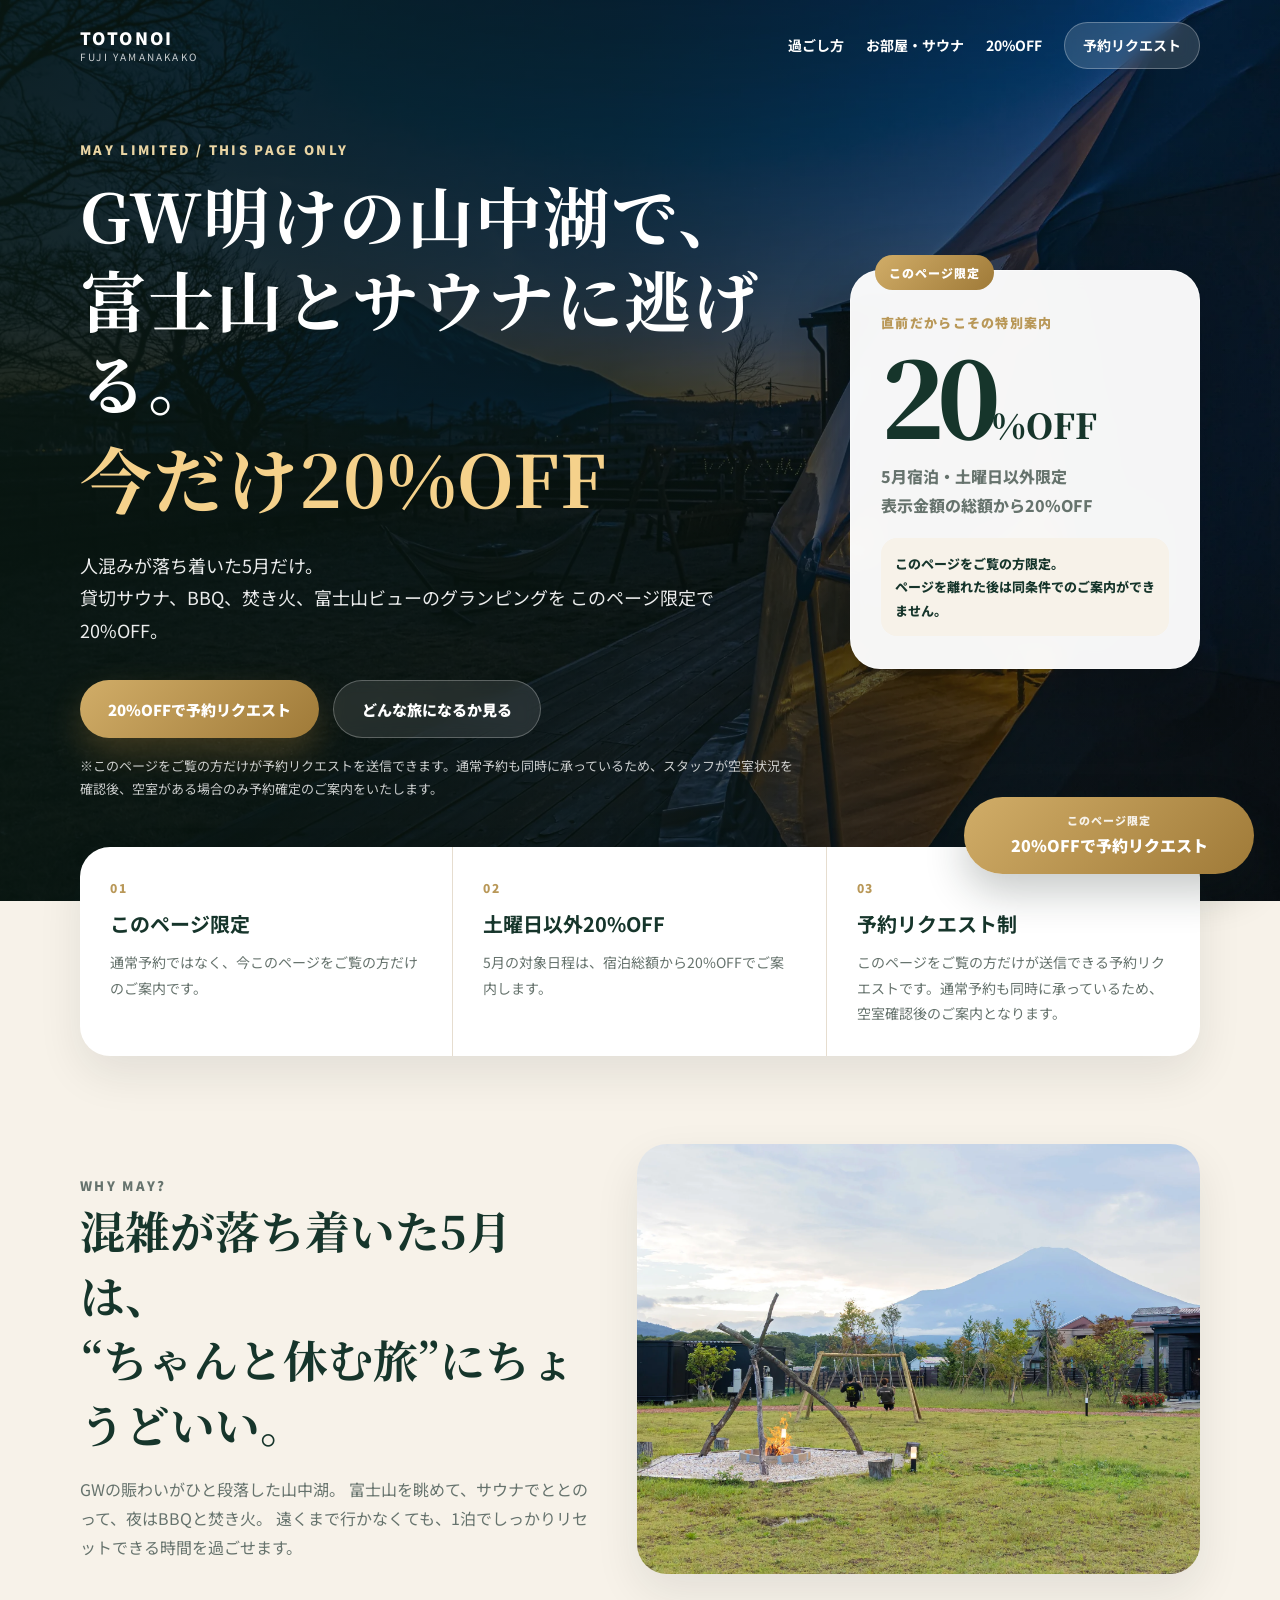
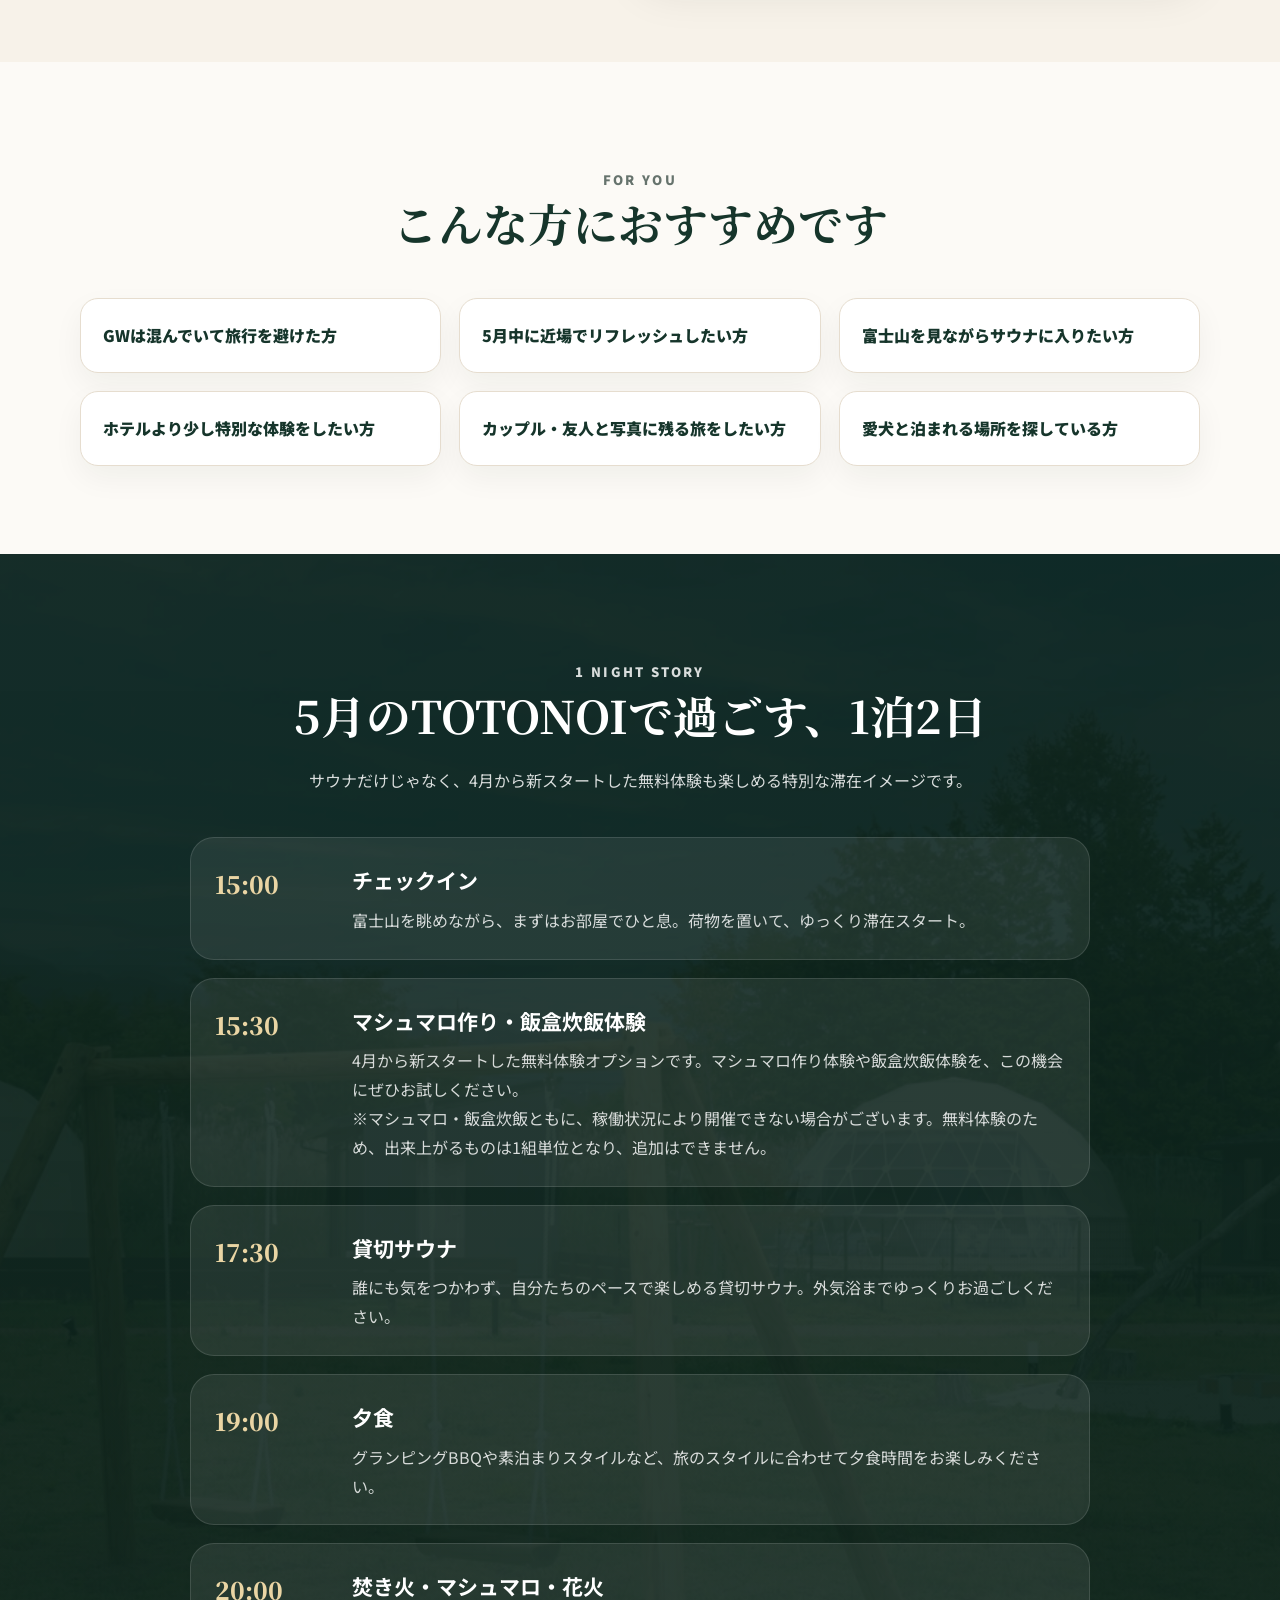
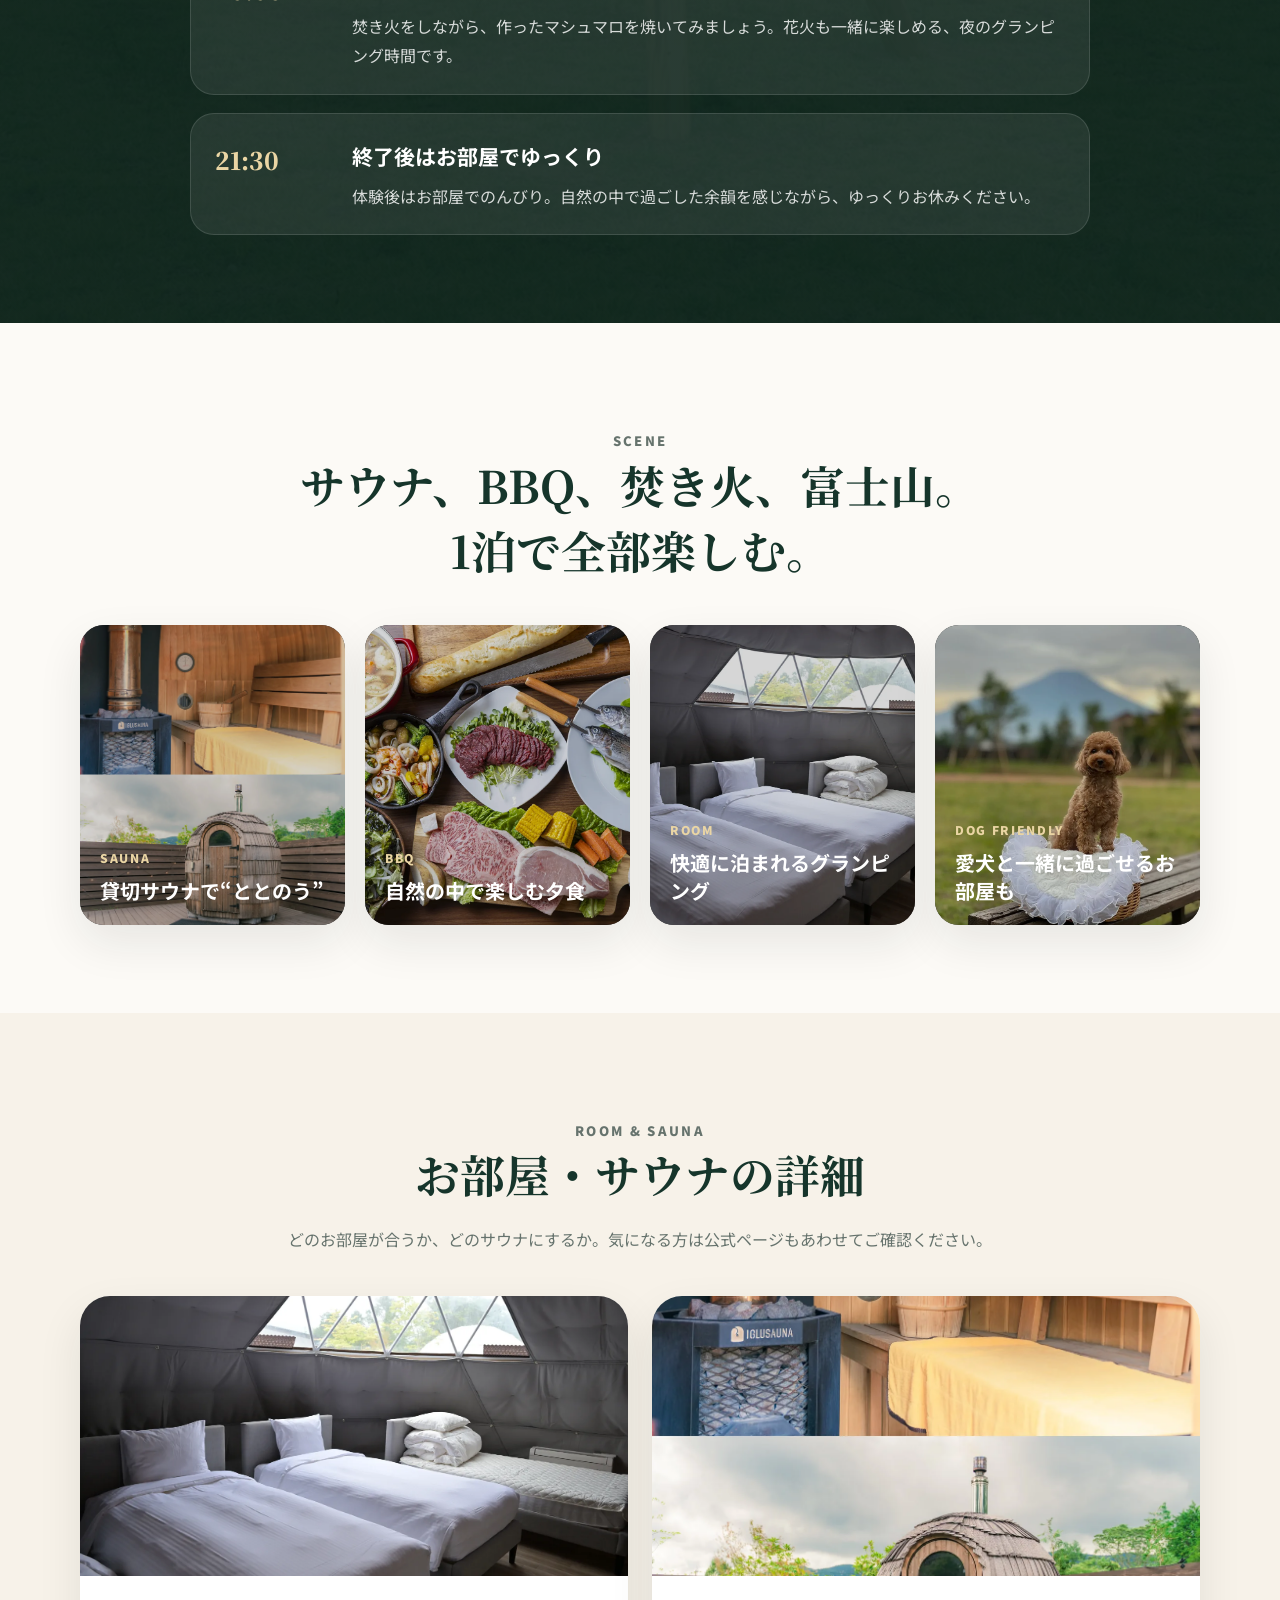
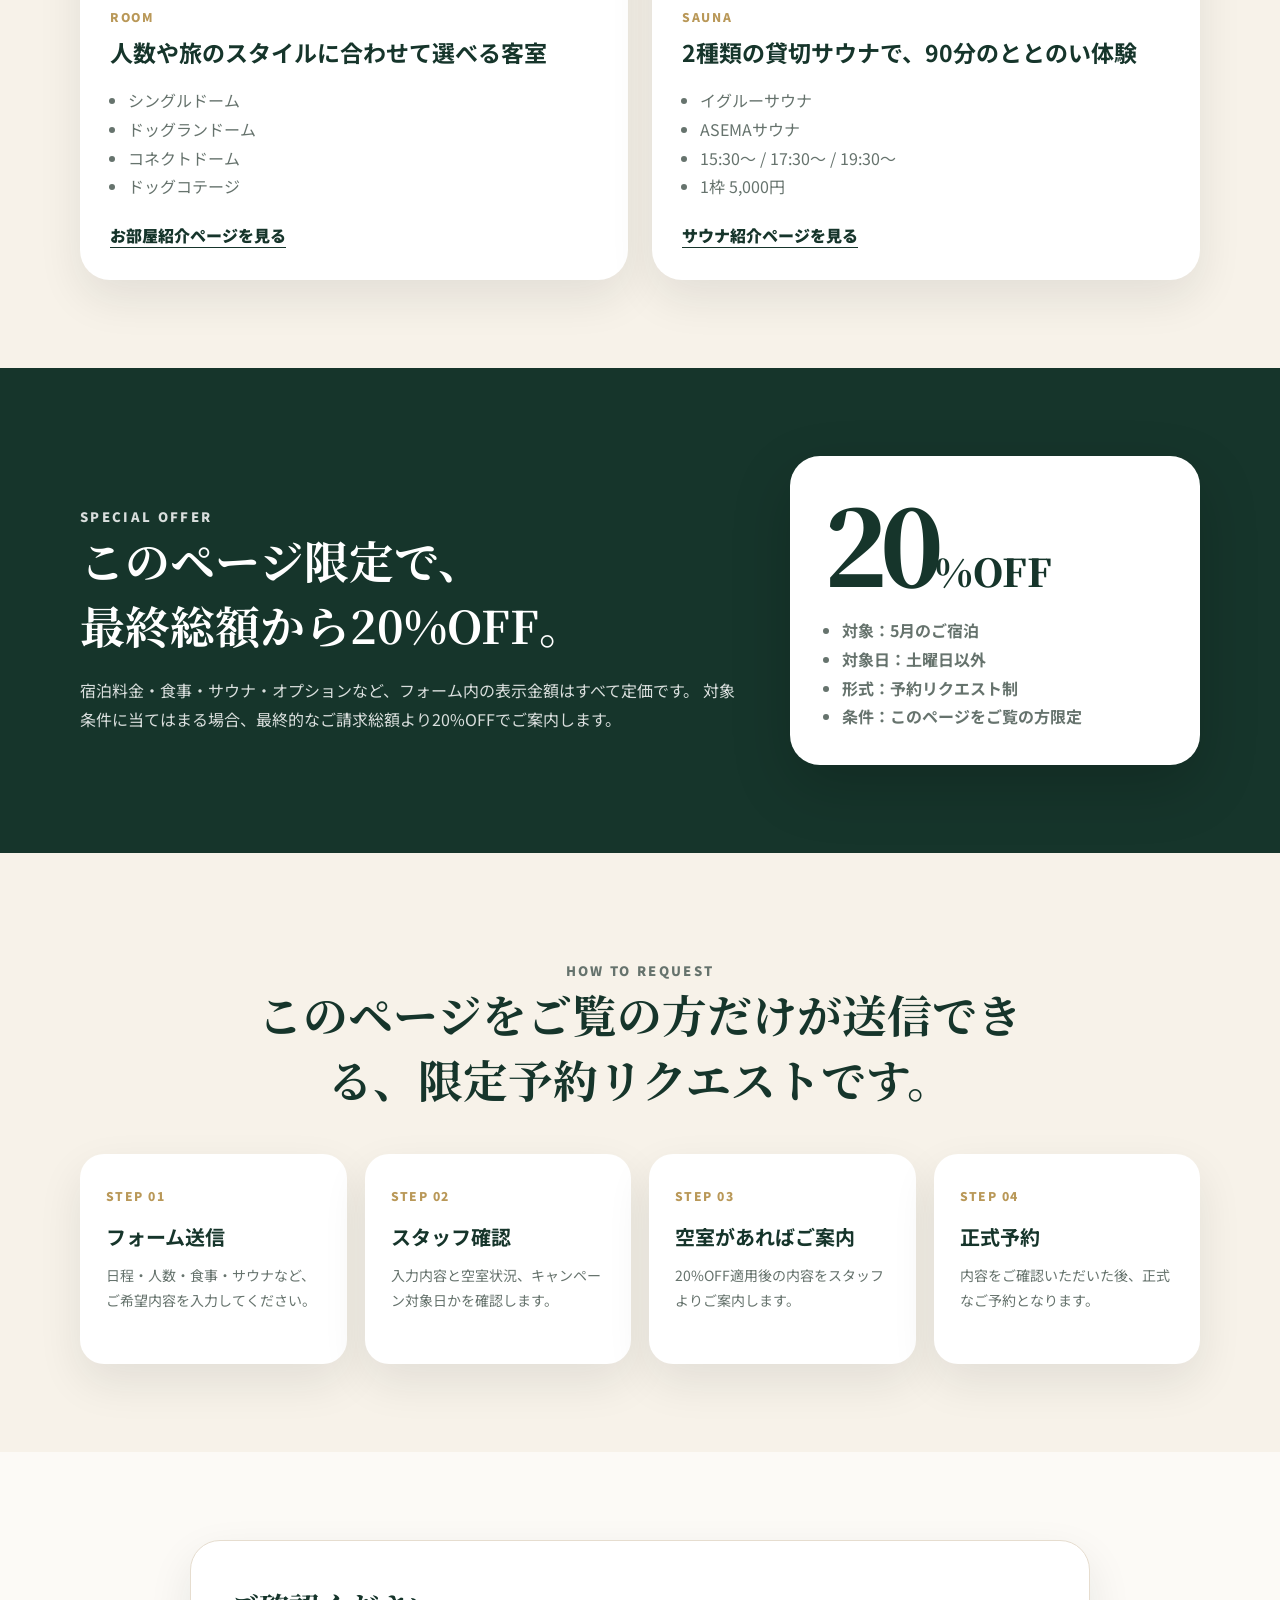
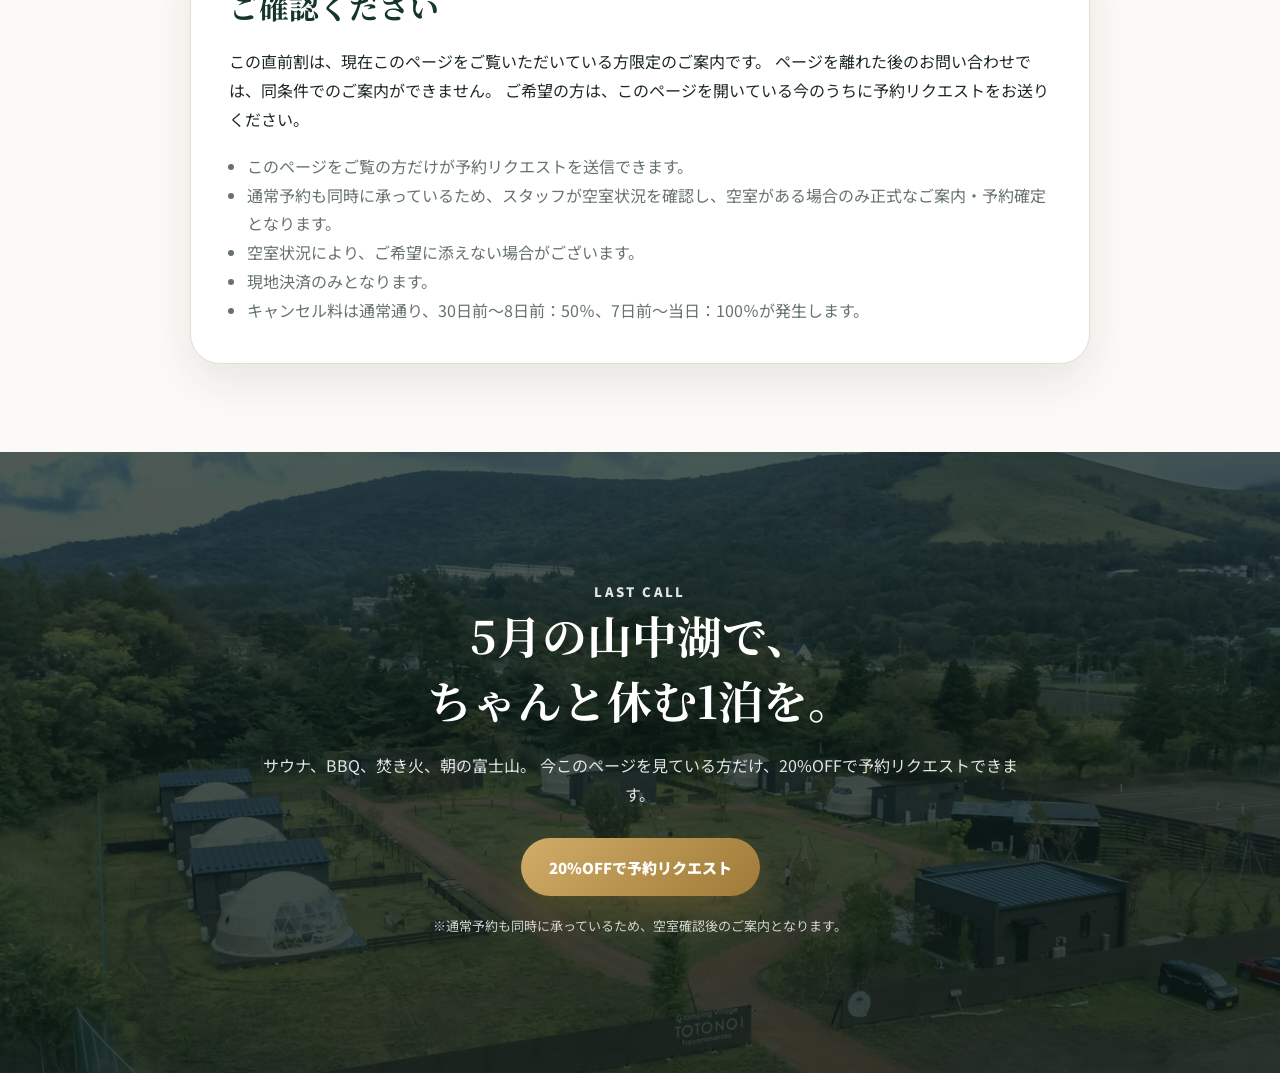
==== index.html @ 9087b902 "Update index.html" ====
<!DOCTYPE html>
<html lang="ja">
<head>
  <meta charset="UTF-8" />
  <meta name="viewport" content="width=device-width, initial-scale=1.0" />

  <title>5月限定直前割｜TOTONOI富士山中湖</title>
  <meta name="description" content="GW明けの静かな山中湖で、富士山とサウナにととのう。TOTONOI富士山中湖の5月限定直前割。土曜日以外20%OFF。" />

  <link rel="preconnect" href="https://fonts.googleapis.com" />
  <link rel="preconnect" href="https://fonts.gstatic.com" crossorigin />
  <link href="https://fonts.googleapis.com/css2?family=Noto+Sans+JP:wght@400;500;700;800;900&family=Noto+Serif+JP:wght@500;700;900&display=swap" rel="stylesheet" />

  <link rel="stylesheet" href="style.css" />
</head>

<body>
  <div class="lp-wrapper">

    <header class="site-header">
      <div class="container header-inner">
        <a href="index.html" class="brand">
          <span class="brand-main">TOTONOI</span>
          <span class="brand-sub">FUJI YAMANAKAKO</span>
        </a>

        <nav class="header-nav">
          <a href="#experience">過ごし方</a>
          <a href="#rooms">お部屋・サウナ</a>
          <a href="#discount">20%OFF</a>
          <a href="request.html" class="nav-cta">予約リクエスト</a>
        </nav>
      </div>
    </header>

    <main>

      <section class="hero">
        <div class="hero-bg"></div>
        <div class="hero-shade"></div>

        <div class="container hero-inner">
          <div class="hero-copy">
            <p class="eyebrow">MAY LIMITED / THIS PAGE ONLY</p>

            <h1>
              GW明けの山中湖で、<br />
              富士山とサウナに逃げる。<br />
              <span class="hero-discount-text">今だけ20%OFF</span>
            </h1>

            <p class="hero-lead">
              人混みが落ち着いた5月だけ。<br />
              貸切サウナ、BBQ、焚き火、富士山ビューのグランピングを
              このページ限定で20%OFF。
            </p>

            <div class="hero-actions">
              <a href="request.html" class="btn btn-primary">
                20%OFFで予約リクエスト
              </a>
              <a href="#experience" class="btn btn-glass">
                どんな旅になるか見る
              </a>
            </div>

            <p class="micro-copy">
              ※このページをご覧の方だけが予約リクエストを送信できます。通常予約も同時に承っているため、スタッフが空室状況を確認後、空室がある場合のみ予約確定のご案内をいたします。
            </p>
          </div>

          <div class="hero-card">
            <p class="hero-card-label">直前だからこその特別案内</p>
            <div class="discount-big">
              <span>20</span>%OFF
            </div>
            <p class="hero-card-text">
              5月宿泊・土曜日以外限定<br />
              表示金額の総額から20%OFF
            </p>
            <div class="discount-mini-note">
              このページをご覧の方限定。<br />
              ページを離れた後は同条件でのご案内ができません。
            </div>
          </div>
        </div>
      </section>

      <section class="quick">
        <div class="container quick-grid">
          <div class="quick-item">
            <span>01</span>
            <strong>このページ限定</strong>
            <p>通常予約ではなく、今このページをご覧の方だけのご案内です。</p>
          </div>

          <div class="quick-item">
            <span>02</span>
            <strong>土曜日以外20%OFF</strong>
            <p>5月の対象日程は、宿泊総額から20%OFFでご案内します。</p>
          </div>

          <div class="quick-item">
            <span>03</span>
            <strong>予約リクエスト制</strong>
            <p>このページをご覧の方だけが送信できる予約リクエストです。通常予約も同時に承っているため、空室確認後のご案内となります。</p>
          </div>
        </div>
      </section>

      <section class="section intro">
        <div class="container intro-grid">
          <div class="intro-copy">
            <p class="section-kicker">WHY MAY?</p>
            <h2>
              混雑が落ち着いた5月は、<br />
              “ちゃんと休む旅”にちょうどいい。
            </h2>
            <p>
              GWの賑わいがひと段落した山中湖。  
              富士山を眺めて、サウナでととのって、夜はBBQと焚き火。
              遠くまで行かなくても、1泊でしっかりリセットできる時間を過ごせます。
            </p>
          </div>

          <div class="intro-photo">
            <img src="images/fuji-firepit.webp" alt="富士山と焚き火" />
          </div>
        </div>
      </section>

      <section class="section recommend">
        <div class="container">
          <div class="section-head">
            <p class="section-kicker">FOR YOU</p>
            <h2>こんな方におすすめです</h2>
          </div>

          <div class="recommend-grid">
            <div class="recommend-card">GWは混んでいて旅行を避けた方</div>
            <div class="recommend-card">5月中に近場でリフレッシュしたい方</div>
            <div class="recommend-card">富士山を見ながらサウナに入りたい方</div>
            <div class="recommend-card">ホテルより少し特別な体験をしたい方</div>
            <div class="recommend-card">カップル・友人と写真に残る旅をしたい方</div>
            <div class="recommend-card">愛犬と泊まれる場所を探している方</div>
          </div>
        </div>
      </section>

      <section class="section experience" id="experience">
        <div class="container">
          <div class="section-head white">
            <p class="section-kicker">1 NIGHT STORY</p>
            <h2>5月のTOTONOIで過ごす、1泊2日</h2>
            <p>
              サウナだけじゃなく、4月から新スタートした無料体験も楽しめる特別な滞在イメージです。
            </p>
          </div>

          <div class="story-timeline">
            <div class="story-item">
              <div class="story-time">15:00</div>
              <div>
                <h3>チェックイン</h3>
                <p>
                  富士山を眺めながら、まずはお部屋でひと息。荷物を置いて、ゆっくり滞在スタート。
                </p>
              </div>
            </div>

            <div class="story-item">
              <div class="story-time">15:30</div>
              <div>
                <h3>マシュマロ作り・飯盒炊飯体験</h3>
                <p>
                  4月から新スタートした無料体験オプションです。マシュマロ作り体験や飯盒炊飯体験を、この機会にぜひお試しください。<br />
                  ※マシュマロ・飯盒炊飯ともに、稼働状況により開催できない場合がございます。無料体験のため、出来上がるものは1組単位となり、追加はできません。
                </p>
              </div>
            </div>

            <div class="story-item">
              <div class="story-time">17:30</div>
              <div>
                <h3>貸切サウナ</h3>
                <p>
                  誰にも気をつかわず、自分たちのペースで楽しめる貸切サウナ。外気浴までゆっくりお過ごしください。
                </p>
              </div>
            </div>

            <div class="story-item">
              <div class="story-time">19:00</div>
              <div>
                <h3>夕食</h3>
                <p>
                  グランピングBBQや素泊まりスタイルなど、旅のスタイルに合わせて夕食時間をお楽しみください。
                </p>
              </div>
            </div>

            <div class="story-item">
              <div class="story-time">20:00</div>
              <div>
                <h3>焚き火・マシュマロ・花火</h3>
                <p>
                  焚き火をしながら、作ったマシュマロを焼いてみましょう。花火も一緒に楽しめる、夜のグランピング時間です。
                </p>
              </div>
            </div>

            <div class="story-item">
              <div class="story-time">21:30</div>
              <div>
                <h3>終了後はお部屋でゆっくり</h3>
                <p>
                  体験後はお部屋でのんびり。自然の中で過ごした余韻を感じながら、ゆっくりお休みください。
                </p>
              </div>
            </div>
          </div>
        </div>
      </section>

      <section class="section gallery-section">
        <div class="container">
          <div class="section-head">
            <p class="section-kicker">SCENE</p>
            <h2>サウナ、BBQ、焚き火、富士山。<br />1泊で全部楽しむ。</h2>
          </div>

          <div class="masonry">
            <div class="masonry-card large">
              <img src="images/sauna.webp" alt="貸切サウナ" />
              <div>
                <span>SAUNA</span>
                <h3>貸切サウナで“ととのう”</h3>
              </div>
            </div>

            <div class="masonry-card">
              <img src="images/bbq.webp" alt="BBQ" />
              <div>
                <span>BBQ</span>
                <h3>自然の中で楽しむ夕食</h3>
              </div>
            </div>

            <div class="masonry-card">
              <img src="images/room.webp" alt="客室" />
              <div>
                <span>ROOM</span>
                <h3>快適に泊まれるグランピング</h3>
              </div>
            </div>

            <div class="masonry-card wide">
              <img src="images/dog.webp" alt="愛犬同伴" />
              <div>
                <span>DOG FRIENDLY</span>
                <h3>愛犬と一緒に過ごせるお部屋も</h3>
              </div>
            </div>
          </div>
        </div>
      </section>

      <section class="section rooms" id="rooms">
        <div class="container">
          <div class="section-head">
            <p class="section-kicker">ROOM & SAUNA</p>
            <h2>お部屋・サウナの詳細</h2>
            <p>
              どのお部屋が合うか、どのサウナにするか。気になる方は公式ページもあわせてご確認ください。
            </p>
          </div>

          <div class="detail-grid">
            <article class="detail-card">
              <img src="images/room.webp" alt="お部屋" />
              <div class="detail-body">
                <p>ROOM</p>
                <h3>人数や旅のスタイルに合わせて選べる客室</h3>
                <ul>
                  <li>シングルドーム</li>
                  <li>ドッグランドーム</li>
                  <li>コネクトドーム</li>
                  <li>ドッグコテージ</li>
                </ul>
                <a href="https://www.yamanashi-sauna-glamping.com/room/" target="_blank" rel="noopener noreferrer">
                  お部屋紹介ページを見る
                </a>
              </div>
            </article>

            <article class="detail-card">
              <img src="images/sauna.webp" alt="サウナ" />
              <div class="detail-body">
                <p>SAUNA</p>
                <h3>2種類の貸切サウナで、90分のととのい体験</h3>
                <ul>
                  <li>イグルーサウナ</li>
                  <li>ASEMAサウナ</li>
                  <li>15:30〜 / 17:30〜 / 19:30〜</li>
                  <li>1枠 5,000円</li>
                </ul>
                <a href="https://www.yamanashi-sauna-glamping.com/sauna/" target="_blank" rel="noopener noreferrer">
                  サウナ紹介ページを見る
                </a>
              </div>
            </article>
          </div>
        </div>
      </section>

      <section class="section discount" id="discount">
        <div class="container discount-grid">
          <div>
            <p class="section-kicker">SPECIAL OFFER</p>
            <h2>
              このページ限定で、<br />
              最終総額から20%OFF。
            </h2>
            <p>
              宿泊料金・食事・サウナ・オプションなど、フォーム内の表示金額はすべて定価です。  
              対象条件に当てはまる場合、最終的なご請求総額より20%OFFでご案内します。
            </p>
          </div>

          <div class="discount-panel">
            <div class="discount-number">
              <span>20</span>%OFF
            </div>
            <ul>
              <li>対象：5月のご宿泊</li>
              <li>対象日：土曜日以外</li>
              <li>形式：予約リクエスト制</li>
              <li>条件：このページをご覧の方限定</li>
            </ul>
          </div>
        </div>
      </section>

      <section class="section flow">
        <div class="container">
          <div class="section-head">
            <p class="section-kicker">HOW TO REQUEST</p>
            <h2>このページをご覧の方だけが送信できる、限定予約リクエストです。</h2>
          </div>

          <div class="flow-grid">
            <div class="flow-card">
              <span>STEP 01</span>
              <h3>フォーム送信</h3>
              <p>日程・人数・食事・サウナなど、ご希望内容を入力してください。</p>
            </div>

            <div class="flow-card">
              <span>STEP 02</span>
              <h3>スタッフ確認</h3>
              <p>入力内容と空室状況、キャンペーン対象日かを確認します。</p>
            </div>

            <div class="flow-card">
              <span>STEP 03</span>
              <h3>空室があればご案内</h3>
              <p>20%OFF適用後の内容をスタッフよりご案内します。</p>
            </div>

            <div class="flow-card">
              <span>STEP 04</span>
              <h3>正式予約</h3>
              <p>内容をご確認いただいた後、正式なご予約となります。</p>
            </div>
          </div>
        </div>
      </section>

      <section class="section caution">
        <div class="container">
          <div class="caution-box">
            <h2>ご確認ください</h2>
            <p>
              この直前割は、現在このページをご覧いただいている方限定のご案内です。
              ページを離れた後のお問い合わせでは、同条件でのご案内ができません。
              ご希望の方は、このページを開いている今のうちに予約リクエストをお送りください。
            </p>

            <ul>
              <li>このページをご覧の方だけが予約リクエストを送信できます。</li>
              <li>通常予約も同時に承っているため、スタッフが空室状況を確認し、空室がある場合のみ正式なご案内・予約確定となります。</li>
              <li>空室状況により、ご希望に添えない場合がございます。</li>
              <li>現地決済のみとなります。</li>
              <li>キャンセル料は通常通り、30日前〜8日前：50％、7日前〜当日：100％が発生します。</li>
            </ul>
          </div>
        </div>
      </section>

      <section class="final">
        <div class="final-bg"></div>
        <div class="container final-inner">
          <p class="section-kicker">LAST CALL</p>
          <h2>
            5月の山中湖で、<br />
            ちゃんと休む1泊を。
          </h2>
          <p>
            サウナ、BBQ、焚き火、朝の富士山。  
            今このページを見ている方だけ、20%OFFで予約リクエストできます。
          </p>

          <a href="request.html" class="btn btn-primary">
            20%OFFで予約リクエスト
          </a>

          <p class="micro-copy light">
            ※通常予約も同時に承っているため、空室確認後のご案内となります。
          </p>
        </div>
      </section>

    </main>

    <div class="sticky-cta">
      <a href="request.html">
        <span>このページ限定</span>
        20%OFFで予約リクエスト
      </a>
    </div>

  </div>
</body>
</html>
---- style.css ----
:root {
  --green: #16352b;
  --green-deep: #0b2019;
  --green-soft: #25473b;
  --gold: #b99858;
  --gold-dark: #9f7a38;
  --gold-light: #ead5a4;
  --cream: #f7f2e9;
  --cream-2: #fcfaf6;
  --white: #ffffff;
  --text: #1d2923;
  --muted: #66736d;
  --border: #e6ddcf;
  --shadow: 0 18px 45px rgba(20, 35, 28, 0.09);
  --radius-xl: 30px;
  --radius-lg: 24px;
  --radius-md: 18px;
}

* {
  box-sizing: border-box;
}

html {
  scroll-behavior: smooth;
  overflow-x: hidden;
}

body {
  margin: 0;
  font-family: "Noto Sans JP", sans-serif;
  color: var(--text);
  background: var(--cream);
  line-height: 1.8;
  overflow-x: hidden;
}

img {
  width: 100%;
  max-width: 100%;
  display: block;
  object-fit: cover;
}

a {
  color: inherit;
  text-decoration: none;
}

.lp-wrapper {
  overflow-x: hidden;
  background: var(--cream);
}

.container {
  width: min(1120px, calc(100% - 48px));
  margin: 0 auto;
}

/* ===== Header ===== */

.site-header {
  position: absolute;
  top: 0;
  left: 0;
  width: 100%;
  z-index: 20;
  padding: 22px 0;
}

.header-inner {
  display: flex;
  align-items: center;
  justify-content: space-between;
}

.brand {
  color: #fff;
  display: inline-flex;
  flex-direction: column;
  line-height: 1.1;
}

.brand-main {
  font-weight: 900;
  letter-spacing: 0.14em;
  font-size: 17px;
}

.brand-sub {
  font-size: 10px;
  letter-spacing: 0.22em;
  opacity: 0.78;
  margin-top: 4px;
}

.header-nav {
  display: flex;
  align-items: center;
  gap: 22px;
  color: #fff;
  font-size: 14px;
  font-weight: 700;
}

.nav-cta {
  padding: 10px 18px;
  border-radius: 999px;
  background: rgba(255, 255, 255, 0.14);
  border: 1px solid rgba(255, 255, 255, 0.28);
  backdrop-filter: blur(8px);
}

/* ===== Hero ===== */

.hero {
  position: relative;
  min-height: 780px;
  display: flex;
  align-items: center;
  color: #fff;
  background: var(--green-deep);
}

.hero-bg {
  position: absolute;
  inset: 0;
  background: url("images/hero-night-fuji-dome.webp") center center / cover no-repeat;
}

.hero-shade {
  position: absolute;
  inset: 0;
  background:
    linear-gradient(90deg, rgba(9, 24, 18, 0.86) 0%, rgba(9, 24, 18, 0.66) 48%, rgba(9, 24, 18, 0.22) 100%),
    linear-gradient(to bottom, rgba(0,0,0,0.08), rgba(0,0,0,0.32));
}

.hero-inner {
  position: relative;
  z-index: 2;
  display: grid;
  grid-template-columns: minmax(0, 1fr) 350px;
  gap: 54px;
  align-items: center;
  padding: 138px 0 100px;
}

.hero-copy {
  max-width: 720px;
}

.eyebrow,
.section-kicker {
  margin: 0 0 12px;
  color: var(--gold-light);
  font-size: 13px;
  letter-spacing: 0.18em;
  font-weight: 900;
}

.hero h1 {
  margin: 0;
  font-family: "Noto Serif JP", serif;
  font-size: clamp(42px, 5.2vw, 70px);
  line-height: 1.25;
  letter-spacing: 0.015em;
}

.hero h1 .hero-discount-text {
  display: inline-block;
  margin-top: 10px;
  color: #f5d18b;
  font-size: 1.08em;
}

.hero-lead {
  max-width: 650px;
  margin: 26px 0 0;
  font-size: 18px;
  color: rgba(255,255,255,0.92);
}

.hero-actions {
  display: flex;
  flex-wrap: wrap;
  gap: 14px;
  margin-top: 34px;
}

.btn {
  display: inline-flex;
  align-items: center;
  justify-content: center;
  min-height: 58px;
  padding: 0 28px;
  border-radius: 999px;
  font-size: 15px;
  font-weight: 900;
  transition: 0.25s ease;
}

.btn-primary {
  background: linear-gradient(135deg, #d1ad68, #9f7a38);
  color: #fff;
  box-shadow: 0 16px 34px rgba(161, 124, 57, 0.32);
}

.btn-primary:hover {
  transform: translateY(-2px);
}

.btn-glass {
  background: rgba(255,255,255,0.1);
  color: #fff;
  border: 1px solid rgba(255,255,255,0.26);
  backdrop-filter: blur(8px);
}

.micro-copy {
  margin: 16px 0 0;
  font-size: 13px;
  color: rgba(255,255,255,0.78);
}

.micro-copy.light {
  color: rgba(255,255,255,0.78);
}

.hero-card {
  background: rgba(255,255,255,0.96);
  color: var(--green);
  border-radius: var(--radius-xl);
  padding: 32px 30px;
  box-shadow: 0 24px 70px rgba(0,0,0,0.22);
  backdrop-filter: blur(10px);
  border: 1px solid rgba(255,255,255,0.4);
  position: relative;
}

.hero-card::before {
  content: "このページ限定";
  position: absolute;
  top: -16px;
  left: 24px;
  background: linear-gradient(135deg, #d1ad68, #9f7a38);
  color: #fff;
  padding: 7px 14px;
  border-radius: 999px;
  font-size: 12px;
  font-weight: 900;
  letter-spacing: 0.08em;
}

.hero-card-label {
  margin: 8px 0 8px;
  color: var(--gold);
  font-size: 13px;
  font-weight: 900;
  letter-spacing: 0.1em;
}

.discount-big {
  font-family: "Noto Serif JP", serif;
  line-height: 1;
  color: var(--green);
  margin-bottom: 16px;
  font-size: 34px;
  font-weight: 900;
}

.discount-big span {
  font-size: 104px;
  letter-spacing: -0.08em;
}

.hero-card-text {
  margin: 0;
  color: var(--muted);
  font-weight: 800;
}

.discount-mini-note {
  margin-top: 18px;
  padding: 14px;
  border-radius: 16px;
  background: #f7f2e9;
  color: var(--green);
  font-size: 13px;
  font-weight: 800;
}

/* ===== Quick ===== */

.quick {
  position: relative;
  z-index: 4;
  margin-top: -54px;
}

.quick-grid {
  display: grid;
  grid-template-columns: repeat(3, 1fr);
  background: #fff;
  border-radius: var(--radius-xl);
  box-shadow: var(--shadow);
  overflow: hidden;
}

.quick-item {
  padding: 30px;
  border-right: 1px solid var(--border);
}

.quick-item:last-child {
  border-right: none;
}

.quick-item span {
  display: block;
  color: var(--gold);
  font-weight: 900;
  letter-spacing: 0.14em;
  font-size: 12px;
  margin-bottom: 8px;
}

.quick-item strong {
  display: block;
  color: var(--green);
  font-size: 20px;
  margin-bottom: 8px;
}

.quick-item p {
  margin: 0;
  color: var(--muted);
  font-size: 14px;
}

/* ===== Sections ===== */

.section {
  padding: 88px 0;
}

.section-head {
  max-width: 780px;
  margin: 0 auto 42px;
  text-align: center;
}

.section-head.white {
  color: #fff;
}

.section-head h2,
.intro-copy h2,
.discount h2,
.final h2 {
  margin: 0;
  font-family: "Noto Serif JP", serif;
  font-size: clamp(30px, 3.5vw, 46px);
  line-height: 1.45;
  color: var(--green);
}

.section-head.white h2 {
  color: #fff;
}

.section-head p,
.intro-copy p,
.discount p,
.final p {
  color: var(--muted);
  margin: 18px 0 0;
}

.section-head.white p {
  color: rgba(255,255,255,0.84);
}

/* ===== Intro ===== */

.intro {
  background: var(--cream);
}

.intro-grid {
  display: grid;
  grid-template-columns: 0.95fr 1.05fr;
  gap: 48px;
  align-items: center;
}

.intro-photo {
  border-radius: var(--radius-xl);
  overflow: hidden;
  box-shadow: var(--shadow);
}

.intro-photo img {
  height: 430px;
}

/* ===== Recommend ===== */

.recommend {
  background: var(--cream-2);
}

.recommend-grid {
  display: grid;
  grid-template-columns: repeat(3, 1fr);
  gap: 18px;
}

.recommend-card {
  background: #fff;
  border: 1px solid var(--border);
  border-radius: var(--radius-md);
  padding: 22px;
  color: var(--green);
  font-weight: 900;
  box-shadow: 0 12px 30px rgba(20, 35, 28, 0.05);
}

/* ===== Experience ===== */

.experience {
  background:
    linear-gradient(180deg, rgba(13,35,28,0.94), rgba(13,35,28,0.96)),
    url("images/garden.webp") center center / cover no-repeat;
}

.story-timeline {
  max-width: 900px;
  margin: 0 auto;
  display: grid;
  gap: 18px;
}

.story-item {
  display: grid;
  grid-template-columns: 115px minmax(0, 1fr);
  gap: 22px;
  background: rgba(255,255,255,0.08);
  border: 1px solid rgba(255,255,255,0.12);
  border-radius: var(--radius-lg);
  padding: 24px;
  color: #fff;
}

.story-time {
  color: var(--gold-light);
  font-family: "Noto Serif JP", serif;
  font-size: 24px;
  font-weight: 900;
}

.story-item h3 {
  margin: 0 0 6px;
  font-size: 21px;
}

.story-item p {
  margin: 0;
  color: rgba(255,255,255,0.82);
}

/* ===== Gallery ===== */

.gallery-section {
  background: var(--cream-2);
}

.masonry {
  display: grid;
  grid-template-columns: repeat(4, minmax(0, 1fr));
  gap: 20px;
}

.masonry-card,
.masonry-card.large,
.masonry-card.wide {
  position: relative;
  border-radius: var(--radius-lg);
  overflow: hidden;
  box-shadow: var(--shadow);
  background: #000;
  height: 300px;
  grid-row: auto;
  grid-column: auto;
}

.masonry-card img {
  height: 100%;
  opacity: 0.84;
  transition: 0.35s ease;
}

.masonry-card:hover img {
  transform: scale(1.04);
  opacity: 0.92;
}

.masonry-card div {
  position: absolute;
  left: 20px;
  right: 20px;
  bottom: 20px;
  color: #fff;
}

.masonry-card span {
  color: var(--gold-light);
  font-size: 12px;
  font-weight: 900;
  letter-spacing: 0.14em;
}

.masonry-card h3 {
  margin: 6px 0 0;
  font-size: 20px;
  line-height: 1.4;
}

/* ===== Detail ===== */

.detail-grid {
  display: grid;
  grid-template-columns: repeat(2, minmax(0, 1fr));
  gap: 24px;
}

.detail-card {
  background: #fff;
  border-radius: var(--radius-xl);
  overflow: hidden;
  box-shadow: var(--shadow);
}

.detail-card img {
  height: 280px;
}

.detail-body {
  padding: 30px;
}

.detail-body p {
  margin: 0 0 8px;
  color: var(--gold);
  font-size: 12px;
  letter-spacing: 0.14em;
  font-weight: 900;
}

.detail-body h3 {
  margin: 0 0 16px;
  color: var(--green);
  font-size: 23px;
  line-height: 1.5;
}

.detail-body ul {
  margin: 0 0 20px;
  padding-left: 18px;
  color: var(--muted);
}

.detail-body a {
  color: var(--green);
  font-weight: 900;
  border-bottom: 1px solid var(--green);
}

/* ===== Discount ===== */

.discount {
  background: var(--green);
  color: #fff;
}

.discount-grid {
  display: grid;
  grid-template-columns: minmax(0, 1fr) 410px;
  gap: 48px;
  align-items: center;
}

.discount h2 {
  color: #fff;
}

.discount p {
  color: rgba(255,255,255,0.84);
}

.discount-panel {
  background: #fff;
  color: var(--green);
  border-radius: var(--radius-xl);
  padding: 34px;
  box-shadow: 0 22px 60px rgba(0,0,0,0.18);
}

.discount-number {
  font-family: "Noto Serif JP", serif;
  font-size: 38px;
  font-weight: 900;
  line-height: 1;
  margin-bottom: 22px;
  color: var(--green);
}

.discount-number span {
  font-size: 104px;
  letter-spacing: -0.08em;
}

.discount-panel ul {
  margin: 0;
  padding-left: 18px;
  color: var(--muted);
  font-weight: 700;
}

/* ===== Flow ===== */

.flow-grid {
  display: grid;
  grid-template-columns: repeat(4, minmax(0, 1fr));
  gap: 18px;
}

.flow-card {
  background: #fff;
  border-radius: var(--radius-lg);
  padding: 26px;
  box-shadow: var(--shadow);
  min-height: 210px;
}

.flow-card span {
  color: var(--gold);
  font-size: 12px;
  font-weight: 900;
  letter-spacing: 0.12em;
}

.flow-card h3 {
  margin: 10px 0 8px;
  color: var(--green);
  font-size: 20px;
}

.flow-card p {
  margin: 0;
  color: var(--muted);
  font-size: 14px;
}

/* ===== Caution ===== */

.caution {
  background: var(--cream-2);
}

.caution-box {
  max-width: 900px;
  margin: 0 auto;
  background: #fff;
  border: 1px solid var(--border);
  border-radius: var(--radius-xl);
  padding: 38px;
  box-shadow: var(--shadow);
}

.caution-box h2 {
  margin: 0 0 14px;
  font-family: "Noto Serif JP", serif;
  color: var(--green);
  font-size: 30px;
}

.caution-box p {
  margin: 0 0 18px;
  color: var(--text);
}

.caution-box ul {
  margin: 0;
  padding-left: 18px;
  color: var(--muted);
}

/* ===== Final ===== */

.final {
  position: relative;
  color: #fff;
  padding: 110px 0 135px;
  text-align: center;
}

.final-bg {
  position: absolute;
  inset: 0;
  background:
    linear-gradient(180deg, rgba(10,25,19,0.72), rgba(10,25,19,0.82)),
    url("images/aerial.webp") center center / cover no-repeat;
}

.final-inner {
  position: relative;
  z-index: 2;
  max-width: 760px;
}

.final h2 {
  color: #fff;
}

.final p {
  color: rgba(255,255,255,0.88);
}

.final .btn {
  margin-top: 30px;
}

/* ===== Sticky CTA ===== */

.sticky-cta {
  position: fixed;
  right: 26px;
  bottom: 26px;
  z-index: 100;
}

.sticky-cta a {
  display: block;
  min-width: 290px;
  padding: 14px 22px;
  border-radius: 999px;
  text-align: center;
  color: #fff;
  font-weight: 900;
  background: linear-gradient(135deg, #d1ad68, #9f7a38);
  box-shadow: 0 18px 40px rgba(20, 35, 28, 0.24);
}

.sticky-cta span {
  display: block;
  font-size: 11px;
  letter-spacing: 0.1em;
  opacity: 0.88;
}

/* =========================================================
   Request page
========================================================= */

.request-page {
  background: var(--cream);
  min-height: 100vh;
  padding-bottom: 90px;
  overflow-x: hidden;
}

.request-hero {
  padding: 105px 0 78px;
  background:
    linear-gradient(120deg, rgba(11,25,19,0.82), rgba(11,25,19,0.5)),
    url("images/hero-night-fuji-dome.webp") center center / cover no-repeat;
  color: #fff;
  text-align: center;
}

.request-hero h1 {
  margin: 0;
  font-family: "Noto Serif JP", serif;
  font-size: clamp(34px, 5vw, 56px);
  line-height: 1.45;
}

.request-hero h1 span {
  color: #f5d18b;
}

.request-hero p {
  max-width: 760px;
  margin: 18px auto 0;
  color: rgba(255,255,255,0.9);
}

.request-wrap {
  width: min(980px, calc(100% - 32px));
  margin: -40px auto 0;
  background: #fff;
  border-radius: var(--radius-xl);
  padding: 38px;
  box-shadow: var(--shadow);
  position: relative;
  z-index: 2;
  overflow: hidden;
}

.discount-note {
  background: linear-gradient(135deg, var(--green), var(--green-soft));
  color: #fff;
  border-radius: 22px;
  padding: 24px;
  margin-bottom: 22px;
}

.discount-note strong {
  color: var(--gold-light);
  font-size: 19px;
}

.request-note {
  background: var(--cream-2);
  border: 1px solid var(--border);
  border-radius: 22px;
  padding: 22px;
  margin-bottom: 28px;
  font-size: 14px;
}

.request-note strong {
  color: var(--green);
}

.request-form {
  display: grid;
  grid-template-columns: repeat(2, minmax(0, 1fr));
  gap: 22px;
}

.form-section {
  grid-column: 1 / -1;
  padding: 28px;
  border: 1px solid var(--border);
  border-radius: 24px;
  background: #fff;
  min-width: 0;
}

.form-section.soft {
  background: var(--cream-2);
}

.form-section h2 {
  margin: 0 0 8px;
  font-family: "Noto Serif JP", serif;
  font-size: 26px;
  color: var(--green);
}

.form-section-lead {
  margin: 0 0 22px;
  color: var(--muted);
  font-size: 14px;
}

.section-grid {
  display: grid;
  grid-template-columns: repeat(2, minmax(0, 1fr));
  gap: 18px;
}

.form-group {
  display: flex;
  flex-direction: column;
  gap: 8px;
  min-width: 0;
}

.form-group.full {
  grid-column: 1 / -1;
}

.form-group label {
  font-weight: 900;
  color: var(--green);
  font-size: 14px;
}

.form-group label span {
  display: inline-block;
  margin-left: 6px;
  color: #fff;
  background: var(--gold);
  border-radius: 999px;
  padding: 2px 8px;
  font-size: 11px;
}

input,
select,
textarea {
  width: 100%;
  max-width: 100%;
  min-width: 0;
  border: 1px solid var(--border);
  border-radius: 14px;
  padding: 13px 14px;
  font: inherit;
  background: #fff;
}

textarea {
  resize: vertical;
}

.check-grid {
  display: grid;
  grid-template-columns: repeat(2, minmax(0, 1fr));
  gap: 14px;
}

.check-card {
  display: flex;
  gap: 12px;
  align-items: flex-start;
  padding: 16px;
  border: 1px solid var(--border);
  border-radius: 16px;
  background: #fff;
  cursor: pointer;
  min-width: 0;
}

.check-card input {
  width: auto;
  flex: 0 0 auto;
  margin-top: 6px;
  transform: scale(1.18);
  accent-color: var(--green);
}

.check-card span {
  min-width: 0;
}

.check-title {
  display: block;
  font-weight: 900;
  color: var(--green);
  line-height: 1.5;
}

.check-price {
  display: block;
  margin-top: 4px;
  color: var(--gold);
  font-weight: 900;
}

.check-desc {
  display: block;
  margin-top: 4px;
  color: var(--muted);
  font-size: 13px;
  line-height: 1.6;
}

/* サウナ表：PCは表、スマホはカード型に変更して横スクロール防止 */

.sauna-table {
  width: 100%;
  border-collapse: separate;
  border-spacing: 0 10px;
  margin-top: 16px;
  table-layout: fixed;
}

.sauna-table th {
  text-align: center;
  color: var(--text);
  font-weight: 800;
  padding: 10px 6px;
  font-size: 14px;
}

.sauna-table th:first-child {
  text-align: left;
  width: 28%;
}

.sauna-table td {
  background: #f7f7f7;
  padding: 18px 8px;
  text-align: center;
  word-break: keep-all;
}

.sauna-table td:first-child {
  text-align: left;
  border-radius: 12px 0 0 12px;
  font-weight: 900;
  color: var(--green);
}

.sauna-table td:last-child {
  border-radius: 0 12px 12px 0;
}

.sauna-table input[type="radio"] {
  width: 24px;
  height: 24px;
  accent-color: var(--green);
}

.sauna-none {
  margin-top: 16px;
  display: inline-flex;
  align-items: center;
  gap: 10px;
  font-weight: 900;
  color: var(--green);
}

.sauna-none input {
  width: 20px;
  height: 20px;
  accent-color: var(--green);
}

.submit-area {
  grid-column: 1 / -1;
  text-align: center;
  margin-top: 8px;
}

.submit-btn {
  border: none;
  cursor: pointer;
  min-width: 320px;
  min-height: 60px;
  border-radius: 999px;
  background: linear-gradient(135deg, #d1ad68, #9f7a38);
  color: #fff;
  font-size: 16px;
  font-weight: 900;
  box-shadow: 0 14px 30px rgba(169, 130, 65, 0.25);
}

.submit-btn:disabled {
  opacity: 0.65;
  cursor: not-allowed;
}

.thanks-box {
  text-align: center;
  padding: 34px 10px;
}

.thanks-box h2 {
  font-family: "Noto Serif JP", serif;
  color: var(--green);
  font-size: 32px;
  margin: 0 0 16px;
}

.thanks-box p {
  color: var(--muted);
}

.back-link {
  display: inline-flex;
  margin-top: 20px;
  padding: 13px 24px;
  border-radius: 999px;
  background: var(--green);
  color: #fff;
  font-weight: 900;
}

/* ===== Tablet ===== */

@media (max-width: 1080px) {
  .hero-inner,
  .intro-grid,
  .discount-grid,
  .detail-grid {
    grid-template-columns: 1fr;
  }

  .hero-card {
    max-width: 430px;
  }

  .recommend-grid,
  .flow-grid,
  .masonry {
    grid-template-columns: repeat(2, minmax(0, 1fr));
  }

  .masonry-card,
  .masonry-card.large,
  .masonry-card.wide {
    height: 280px;
  }
}

/* ===== Mobile ===== */

@media (max-width: 768px) {
  .container {
    width: min(100% - 28px, 1120px);
  }

  .site-header {
    padding: 16px 0;
  }

  .header-nav {
    display: none;
  }

  .hero {
    min-height: auto;
  }

  .hero-shade {
    background:
      linear-gradient(180deg, rgba(9, 24, 18, 0.55), rgba(9, 24, 18, 0.88));
  }

  .hero-inner {
    display: block;
    padding: 116px 0 86px;
  }

  .hero h1 {
    font-size: 38px;
  }

  .hero-lead {
    font-size: 15px;
  }

  .hero-actions {
    flex-direction: column;
  }

  .btn {
    width: 100%;
  }

  .hero-card {
    margin-top: 28px;
    padding: 26px 22px;
    max-width: none;
  }

  .discount-big span {
    font-size: 82px;
  }

  .quick {
    margin-top: -28px;
  }

  .quick-grid {
    grid-template-columns: 1fr;
  }

  .quick-item {
    border-right: none;
    border-bottom: 1px solid var(--border);
    padding: 24px;
  }

  .quick-item:last-child {
    border-bottom: none;
  }

  .section {
    padding: 70px 0;
  }

  .intro-photo img,
  .detail-card img {
    height: 250px;
  }

  .recommend-grid,
  .flow-grid,
  .masonry,
  .check-grid,
  .section-grid,
  .request-form {
    grid-template-columns: 1fr;
  }

  .story-item {
    grid-template-columns: 1fr;
    gap: 8px;
  }

  .story-time {
    font-size: 22px;
  }

  .masonry-card,
  .masonry-card.large,
  .masonry-card.wide {
    height: 250px;
  }

  .discount-panel,
  .caution-box,
  .request-wrap {
    padding: 24px 18px;
  }

  .discount-number span {
    font-size: 78px;
  }

  .sticky-cta {
    left: 10px;
    right: 10px;
    bottom: 10px;
  }

  .sticky-cta a {
    min-width: auto;
    padding: 14px 16px;
    font-size: 14px;
  }

  .form-section {
    padding: 22px 16px;
  }

  .request-wrap {
    width: calc(100% - 28px);
    border-radius: 24px;
  }

  .submit-btn {
    width: 100%;
    min-width: auto;
  }

  /* iPhone横スクロール対策：サウナ表をカード化 */
  .sauna-table,
  .sauna-table thead,
  .sauna-table tbody,
  .sauna-table tr,
  .sauna-table th,
  .sauna-table td {
    display: block;
    width: 100%;
  }

  .sauna-table {
    border-spacing: 0;
  }

  .sauna-table thead {
    display: none;
  }

  .sauna-table tr {
    background: #f7f7f7;
    border-radius: 16px;
    padding: 14px;
    margin-bottom: 14px;
  }

  .sauna-table td {
    background: transparent;
    border-radius: 0 !important;
    padding: 10px 0;
    text-align: left;
    display: flex;
    align-items: center;
    justify-content: space-between;
    gap: 12px;
    border-bottom: 1px solid #e6e1d8;
  }

  .sauna-table td:last-child {
    border-bottom: none;
  }

  .sauna-table td:first-child {
    font-size: 17px;
    padding-bottom: 12px;
    border-bottom: 1px solid #d8d0c4;
  }

  .sauna-table td:nth-child(2)::before {
    content: "15:30〜17:00";
    font-weight: 800;
    color: var(--text);
  }

  .sauna-table td:nth-child(3)::before {
    content: "17:30〜19:00";
    font-weight: 800;
    color: var(--text);
  }

  .sauna-table td:nth-child(4)::before {
    content: "19:30〜21:00";
    font-weight: 800;
    color: var(--text);
  }
}
/* ===== Mobile fine tuning / iPhone表示調整 ===== */

@media (max-width: 768px) {
  .hero-inner {
    padding: 112px 0 72px;
  }

  .hero h1 {
    font-size: 34px;
    line-height: 1.38;
    letter-spacing: 0;
  }

  .hero h1 .hero-discount-text {
    font-size: 0.95em;
    margin-top: 6px;
  }

  .hero-lead {
    font-size: 14.5px;
    line-height: 1.95;
    letter-spacing: 0.01em;
  }

  .hero-card {
    margin-top: 24px;
  }

  .discount-big span {
    font-size: 78px;
  }

  .discount-mini-note {
    font-size: 12.5px;
    line-height: 1.75;
  }

  .request-hero {
    padding: 96px 0 64px;
  }

  .request-hero h1 {
    font-size: 37px;
    line-height: 1.42;
    letter-spacing: 0;
  }

  .request-hero p {
    font-size: 15px;
    line-height: 1.95;
    max-width: 92%;
  }

  .request-wrap {
    margin-top: -32px;
    width: calc(100% - 24px);
  }

  .discount-note,
  .request-note {
    font-size: 13.5px;
    line-height: 1.9;
  }

  .discount-note strong {
    font-size: 17px;
  }

  .form-section h2 {
    font-size: 23px;
  }

  .form-section-lead {
    font-size: 13.5px;
    line-height: 1.8;
  }

  .check-title {
    font-size: 14.5px;
  }

  .check-desc,
  .check-price {
    font-size: 13.5px;
  }

  .sticky-cta {
    display: none;
  }
}
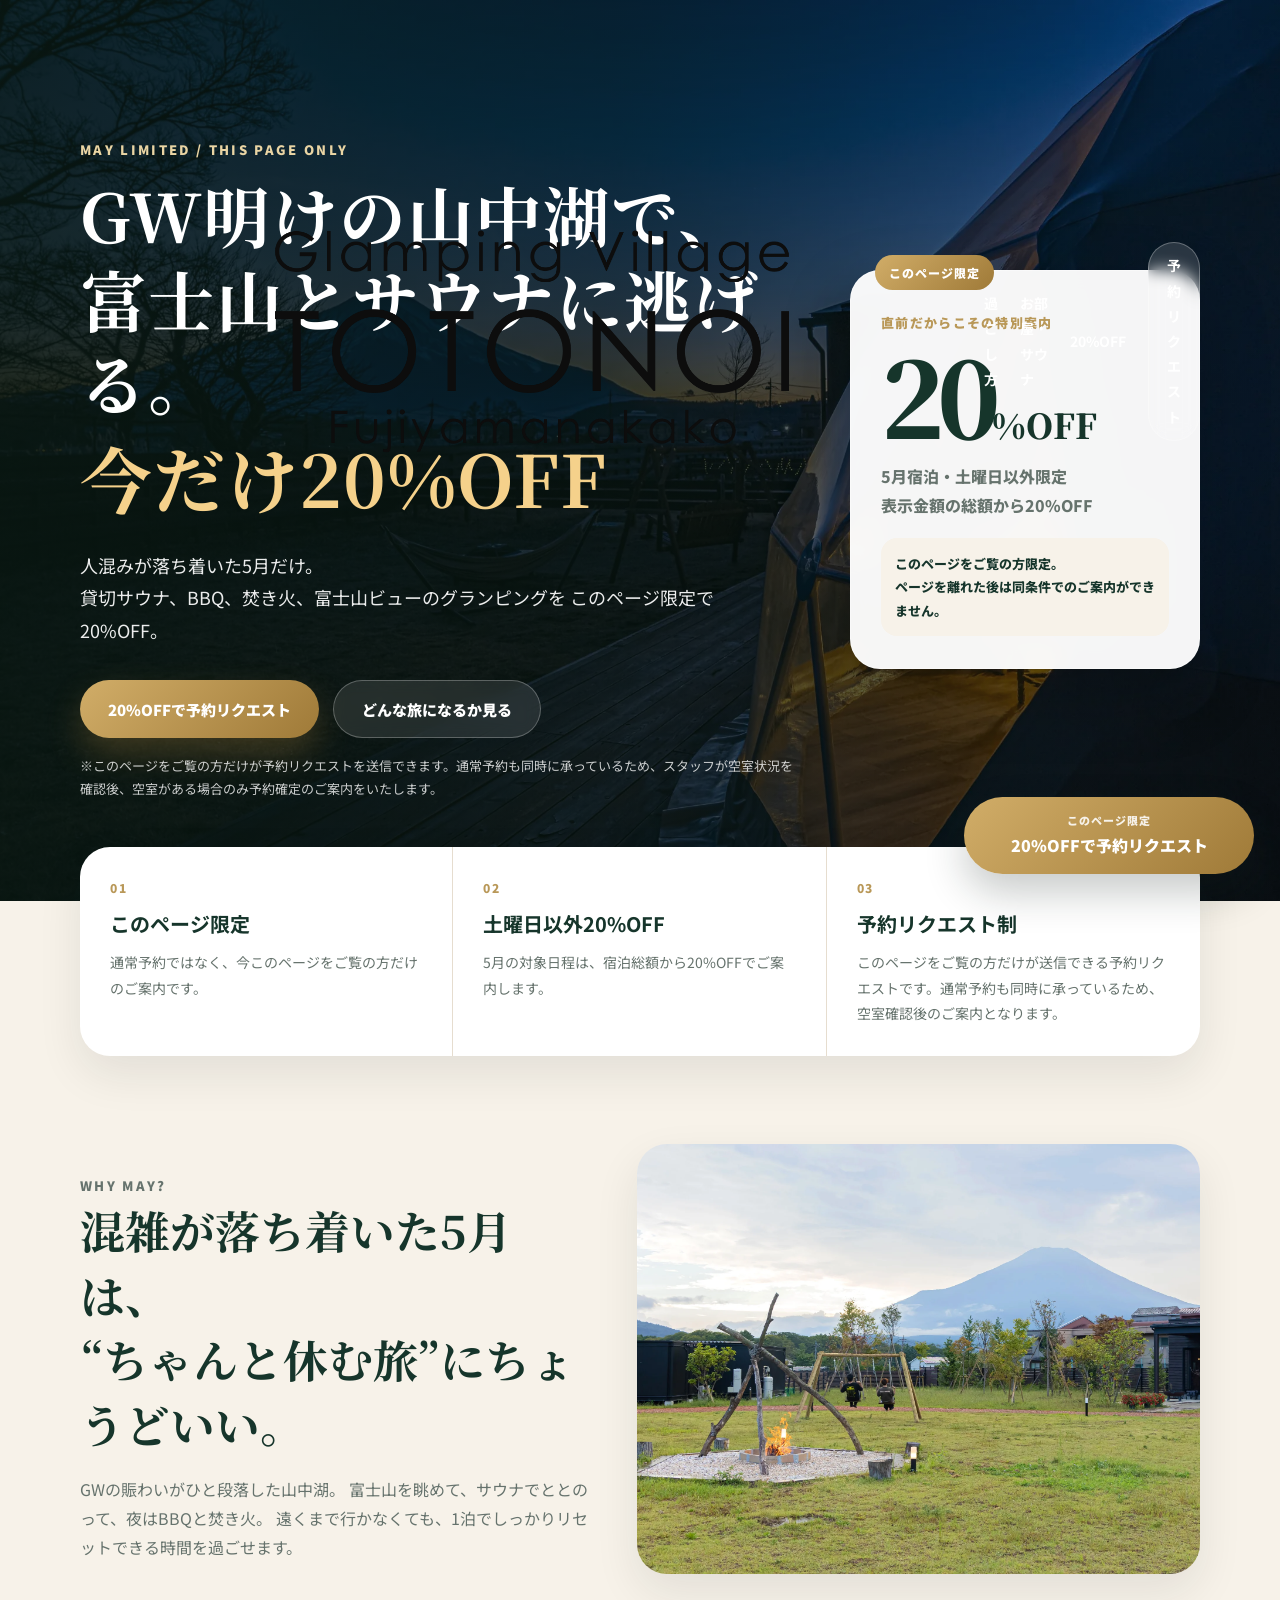
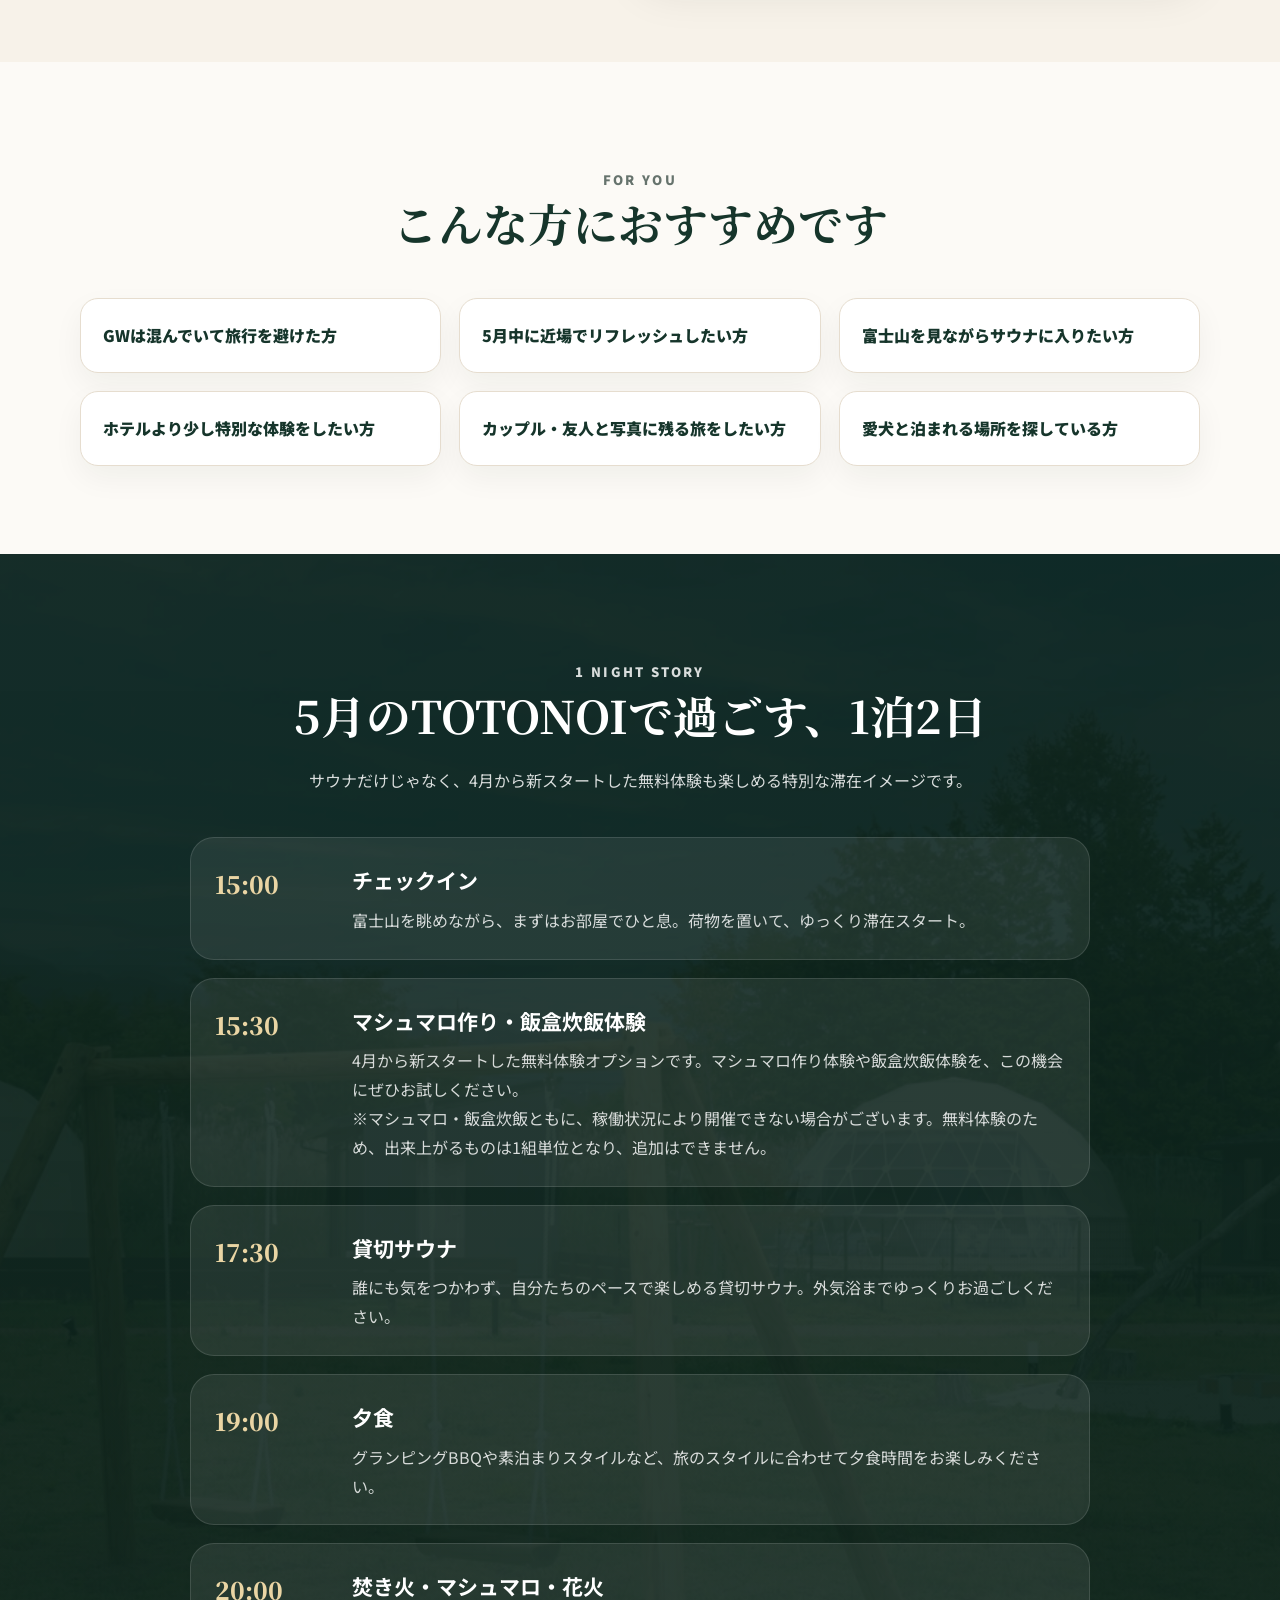
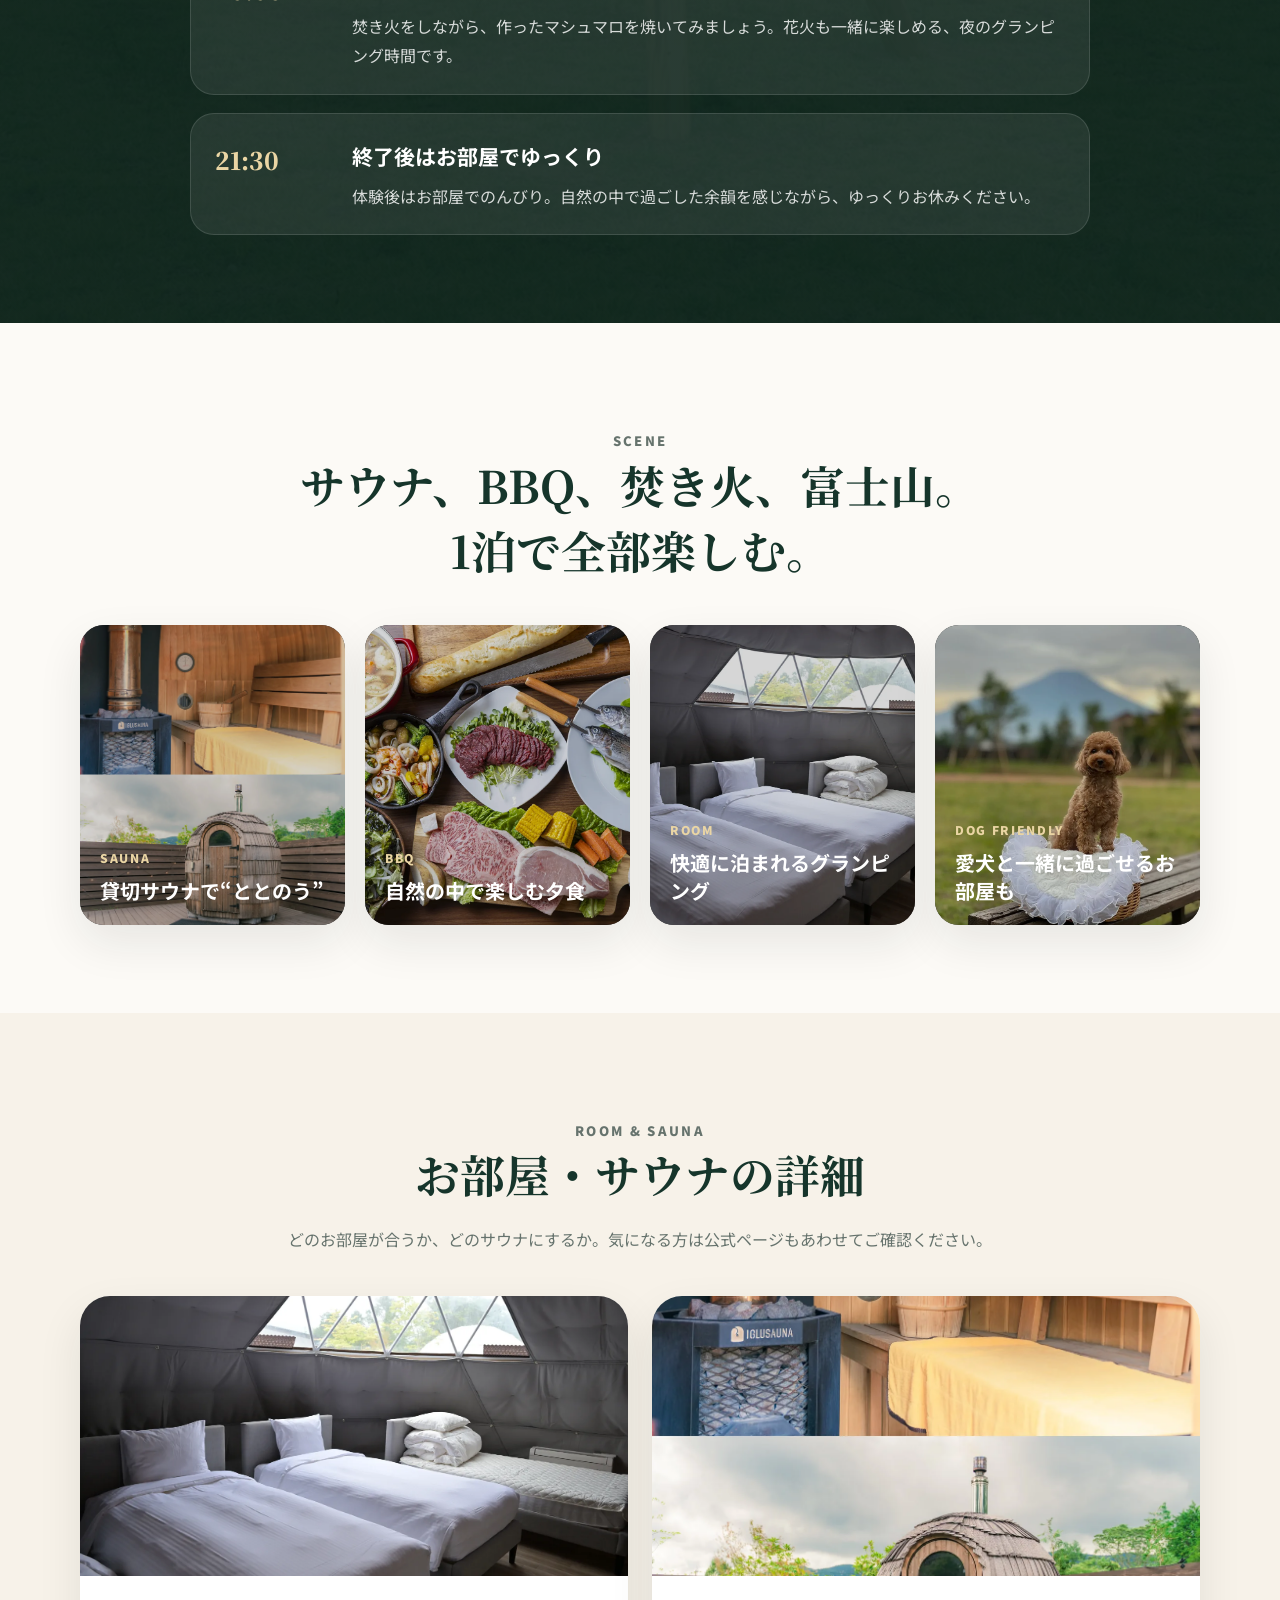
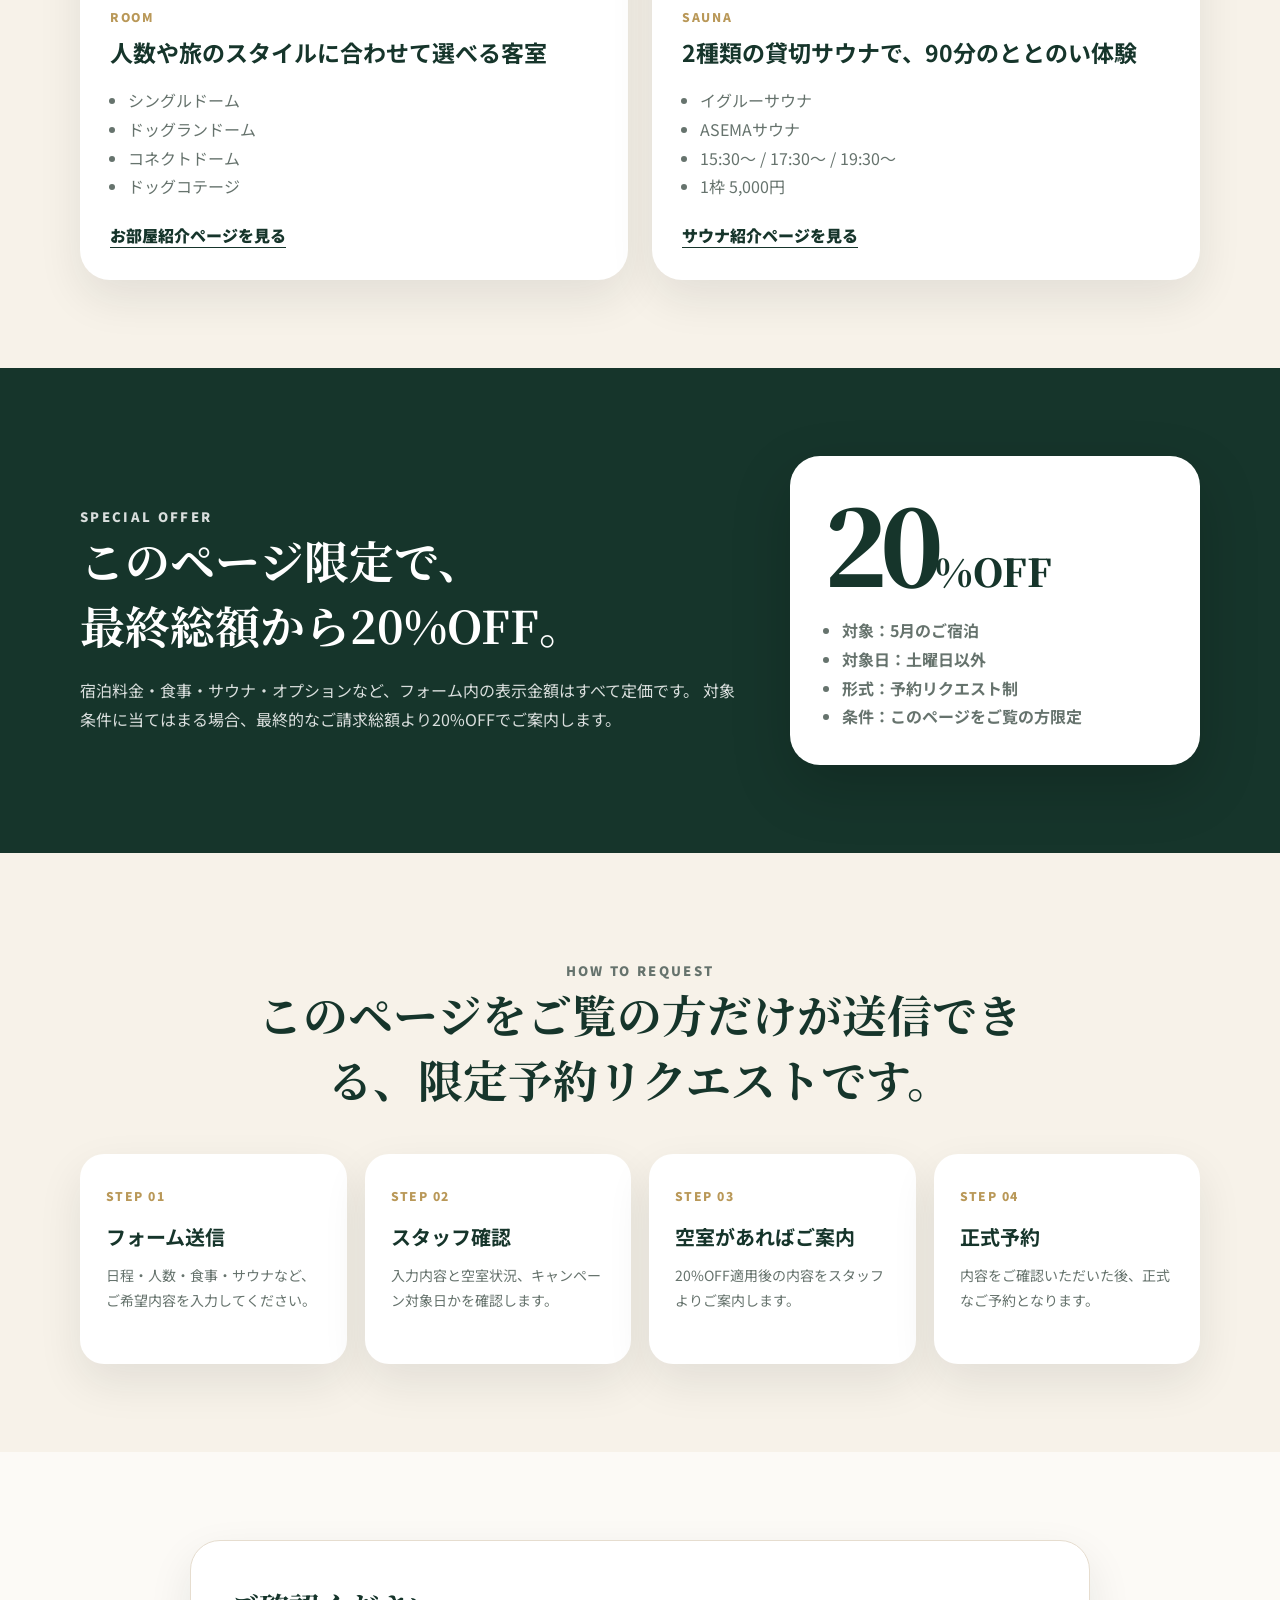
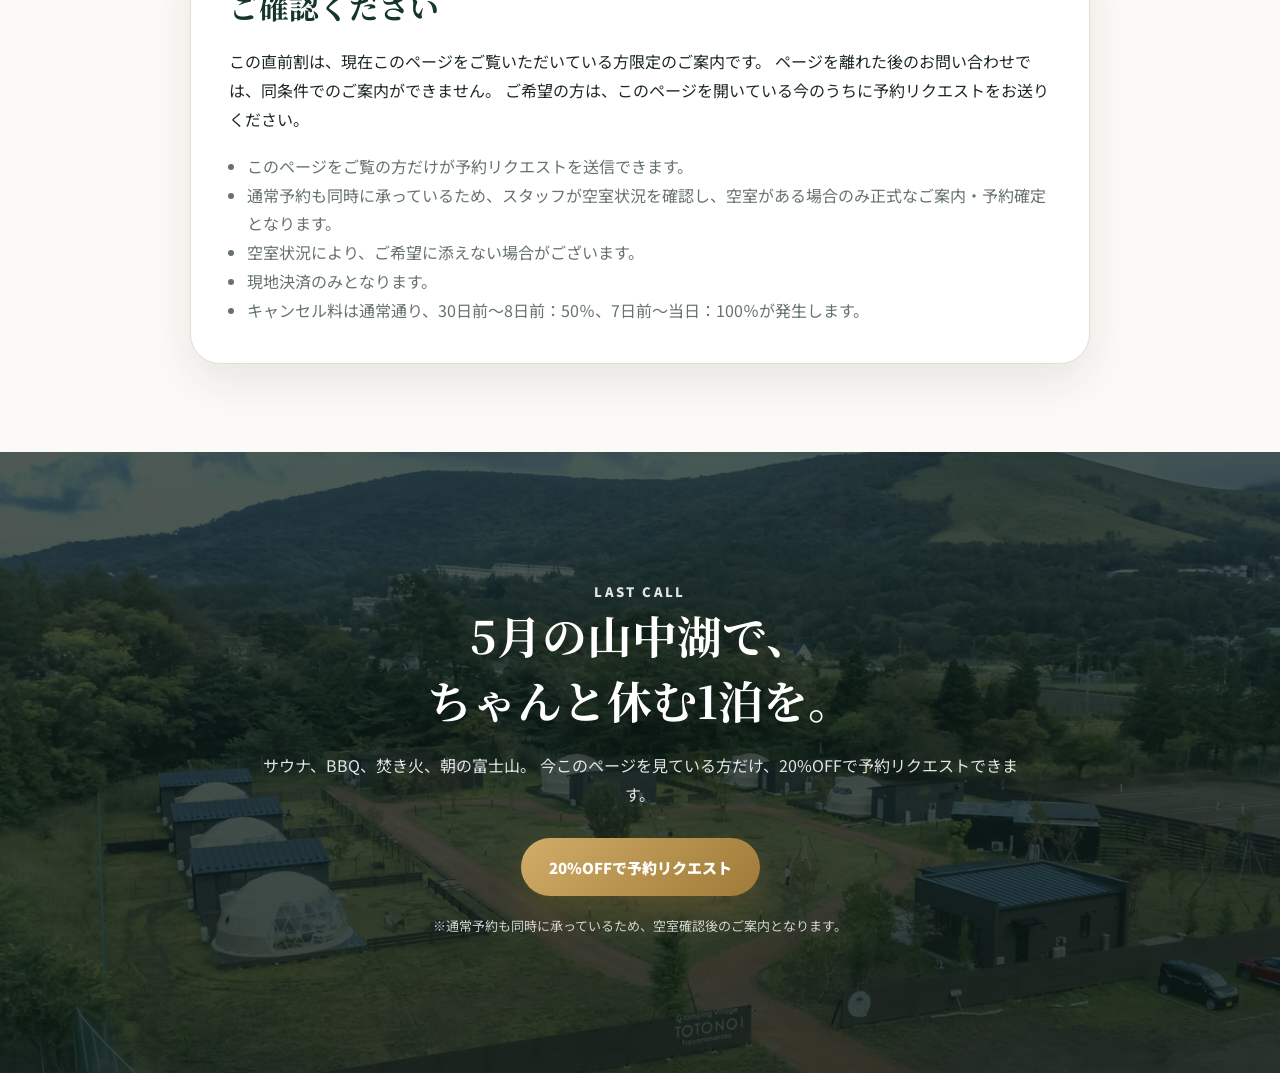
==== commit 8a2f7a4e: "Update index.html" ====
--- a/index.html
+++ b/index.html
@@ -19,10 +19,9 @@
 
     <header class="site-header">
       <div class="container header-inner">
-        <a href="index.html" class="brand">
-          <span class="brand-main">TOTONOI</span>
-          <span class="brand-sub">FUJI YAMANAKAKO</span>
-        </a>
+       <a href="index.html" class="brand" aria-label="TOTONOI 富士山中湖">
+  <img src="images/totonoi-logo.png" alt="TOTONOI 富士山中湖 ロゴ">
+</a>
 
         <nav class="header-nav">
           <a href="#experience">過ごし方</a>
--- a/style.css
+++ b/style.css
@@ -1401,7 +1401,55 @@
     font-size: 13.5px;
   }
 
+ /* ===== Sticky CTA 復活・スマホ調整 ===== */
+
+.sticky-cta {
+  position: fixed;
+  right: 26px;
+  bottom: 26px;
+  z-index: 999;
+}
+
+.sticky-cta a {
+  display: block;
+  min-width: 290px;
+  padding: 14px 22px;
+  border-radius: 999px;
+  text-align: center;
+  color: #fff;
+  font-weight: 900;
+  background: linear-gradient(135deg, #d1ad68, #9f7a38);
+  box-shadow: 0 18px 40px rgba(20, 35, 28, 0.24);
+}
+
+.sticky-cta span {
+  display: block;
+  font-size: 11px;
+  letter-spacing: 0.1em;
+  opacity: 0.88;
+}
+
+@media (max-width: 768px) {
+  body {
+    padding-bottom: 86px;
+  }
+
   .sticky-cta {
-    display: none;
-  }
-}
+    left: 12px;
+    right: 12px;
+    bottom: 12px;
+  }
+
+  .sticky-cta a {
+    min-width: auto;
+    width: 100%;
+    padding: 13px 14px;
+    font-size: 14px;
+    border-radius: 999px;
+  }
+
+  .sticky-cta span {
+    font-size: 10px;
+    margin-bottom: 2px;
+  }
+}
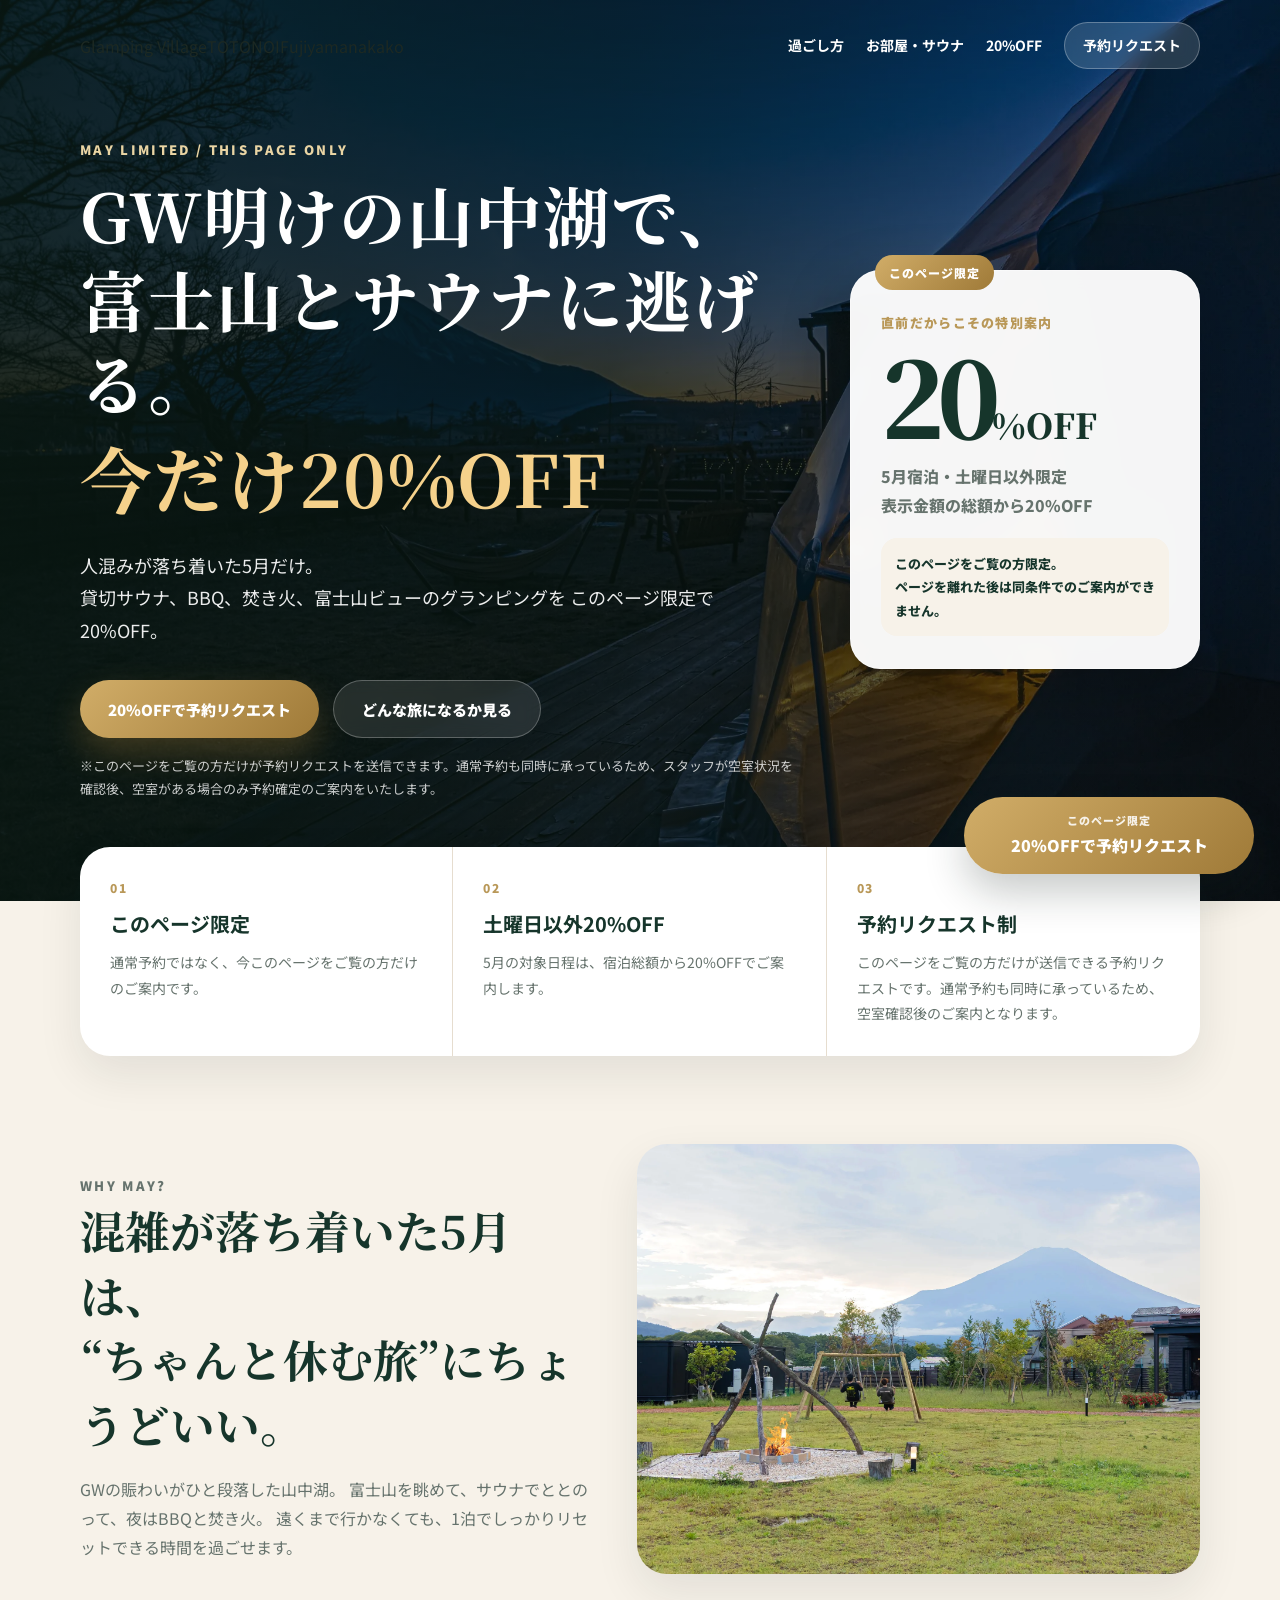
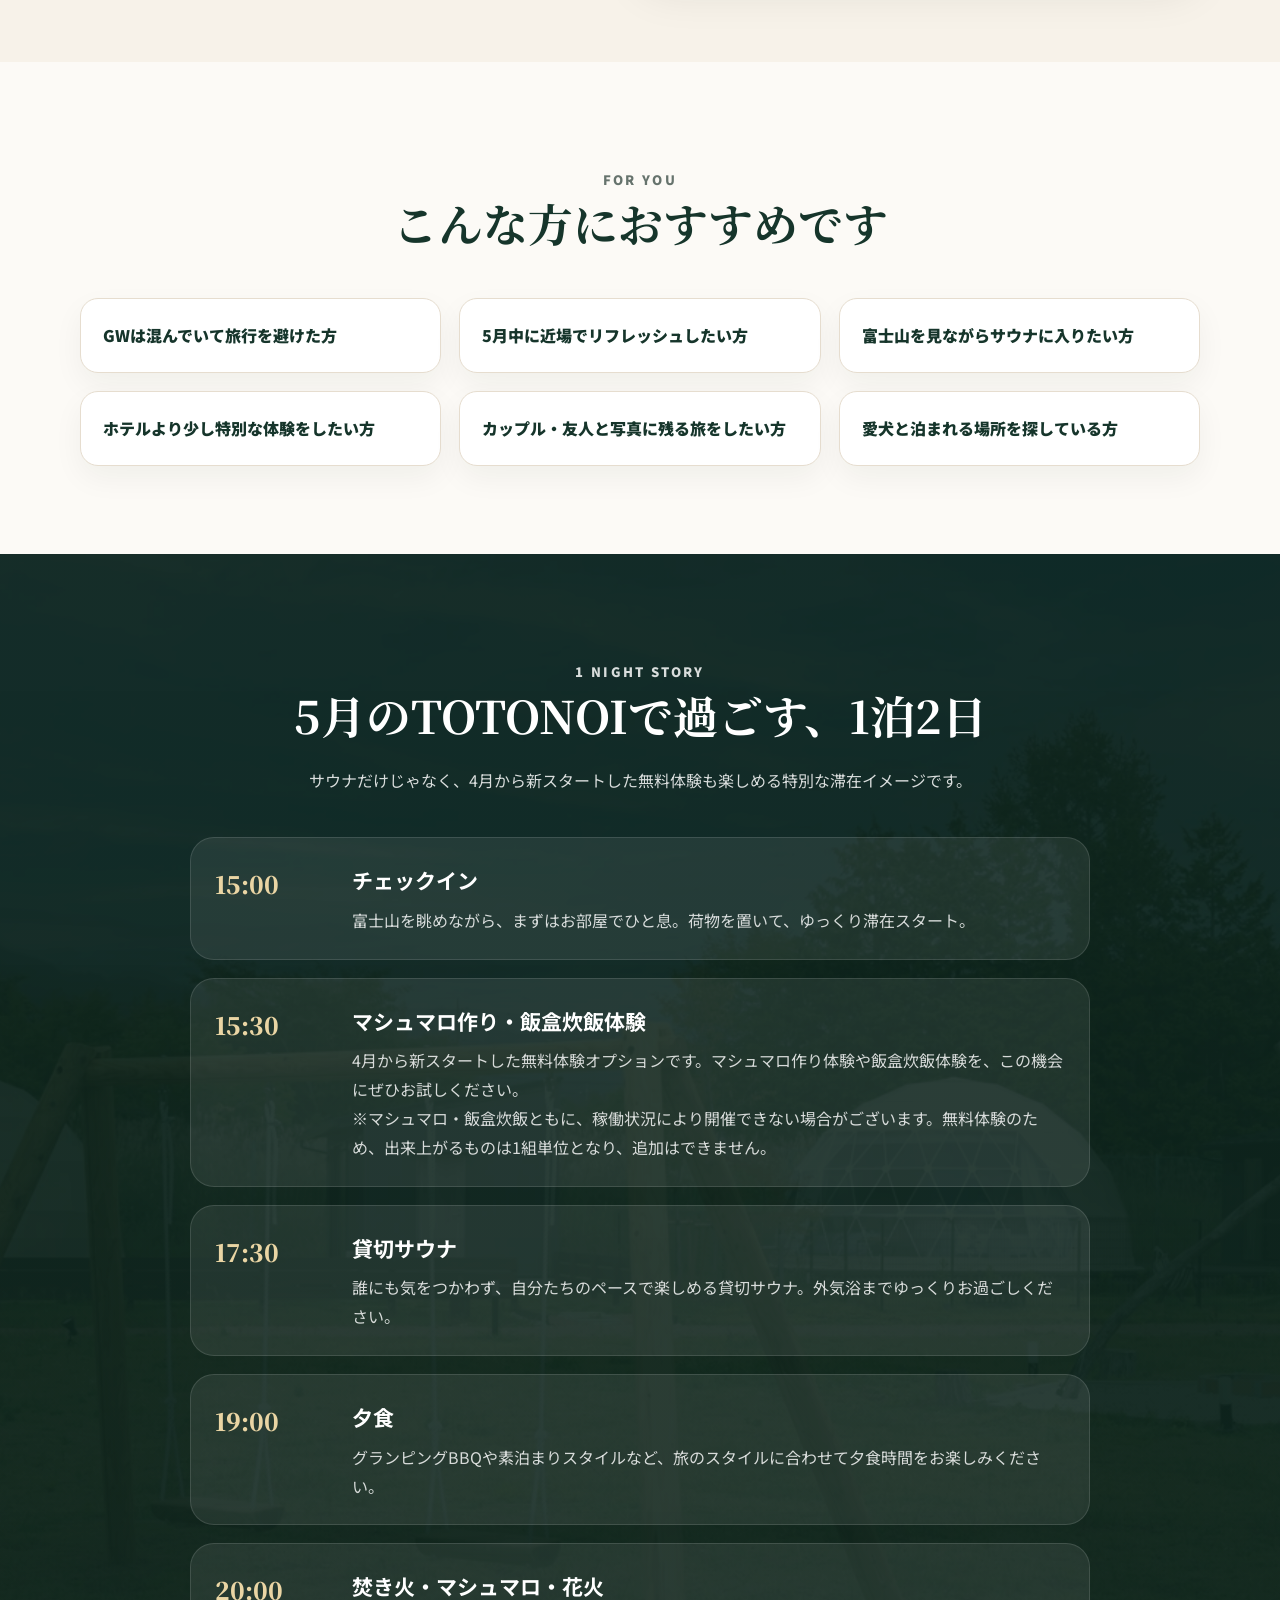
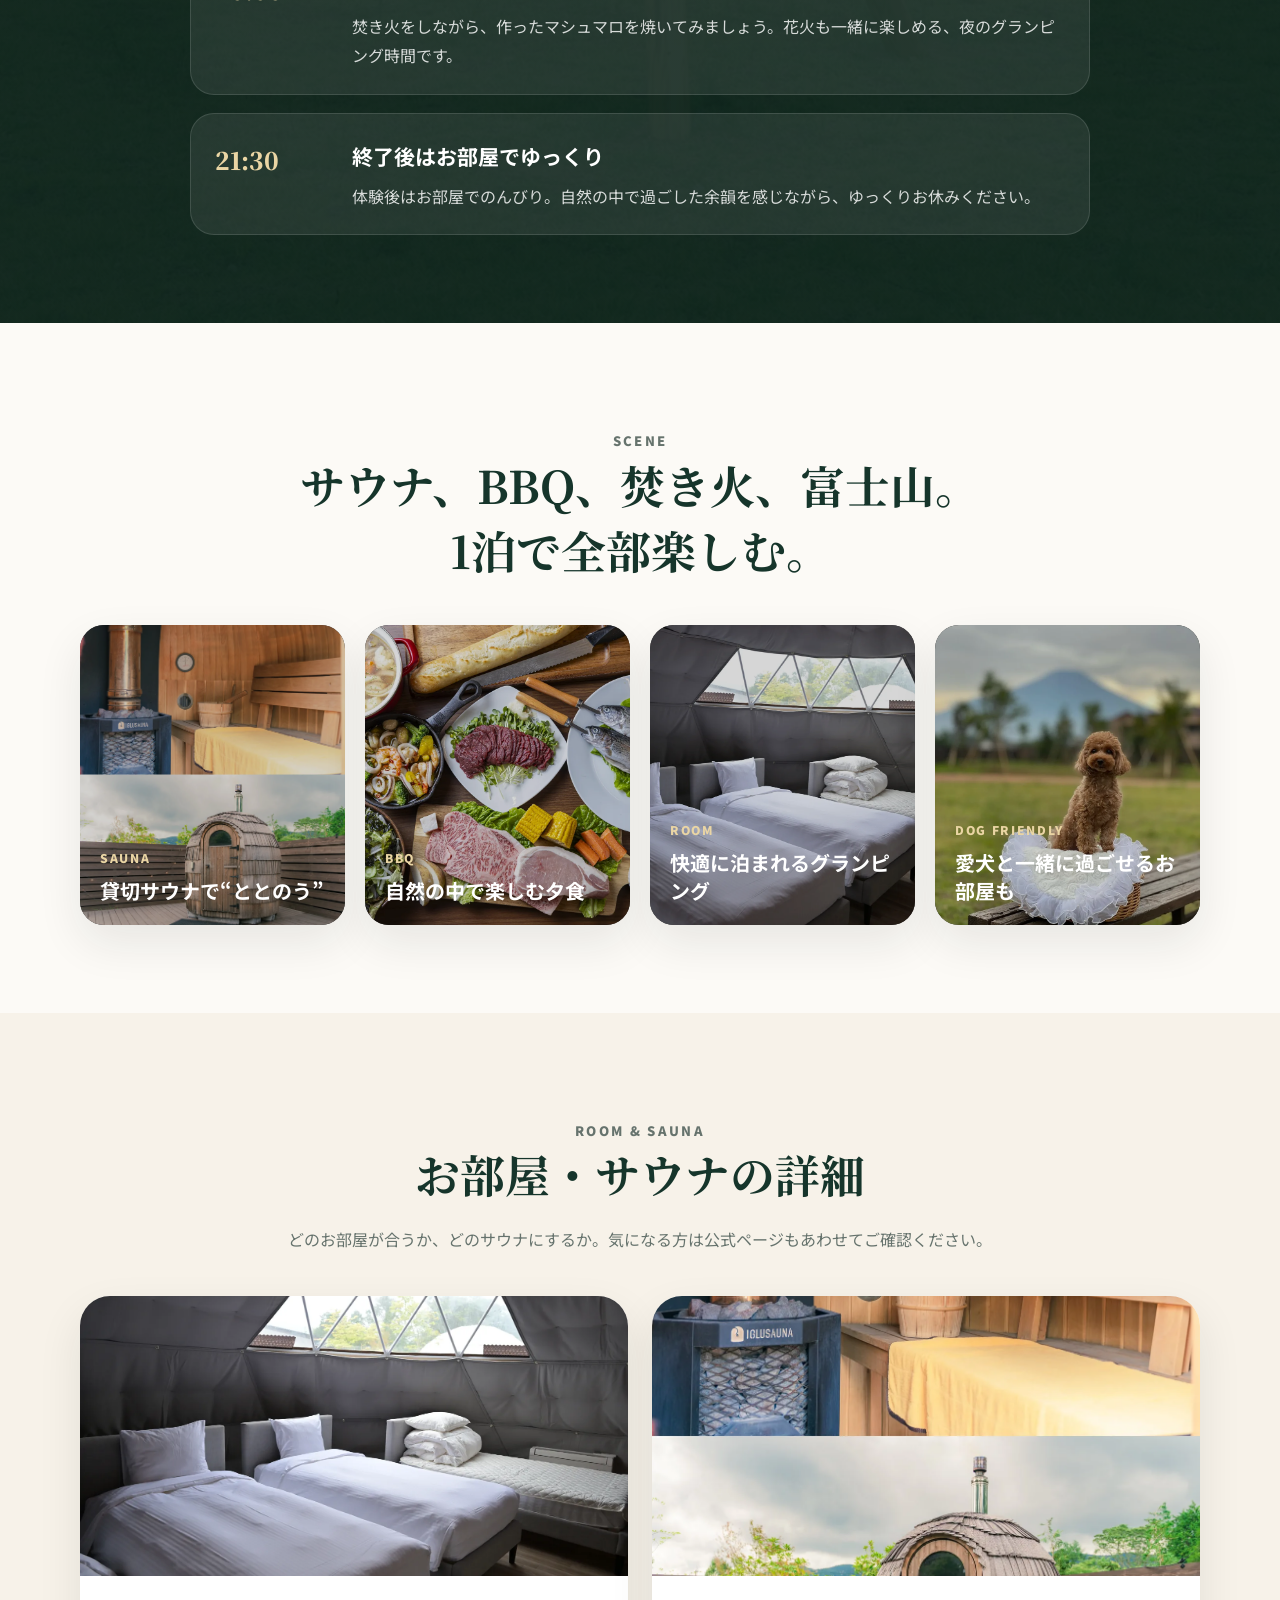
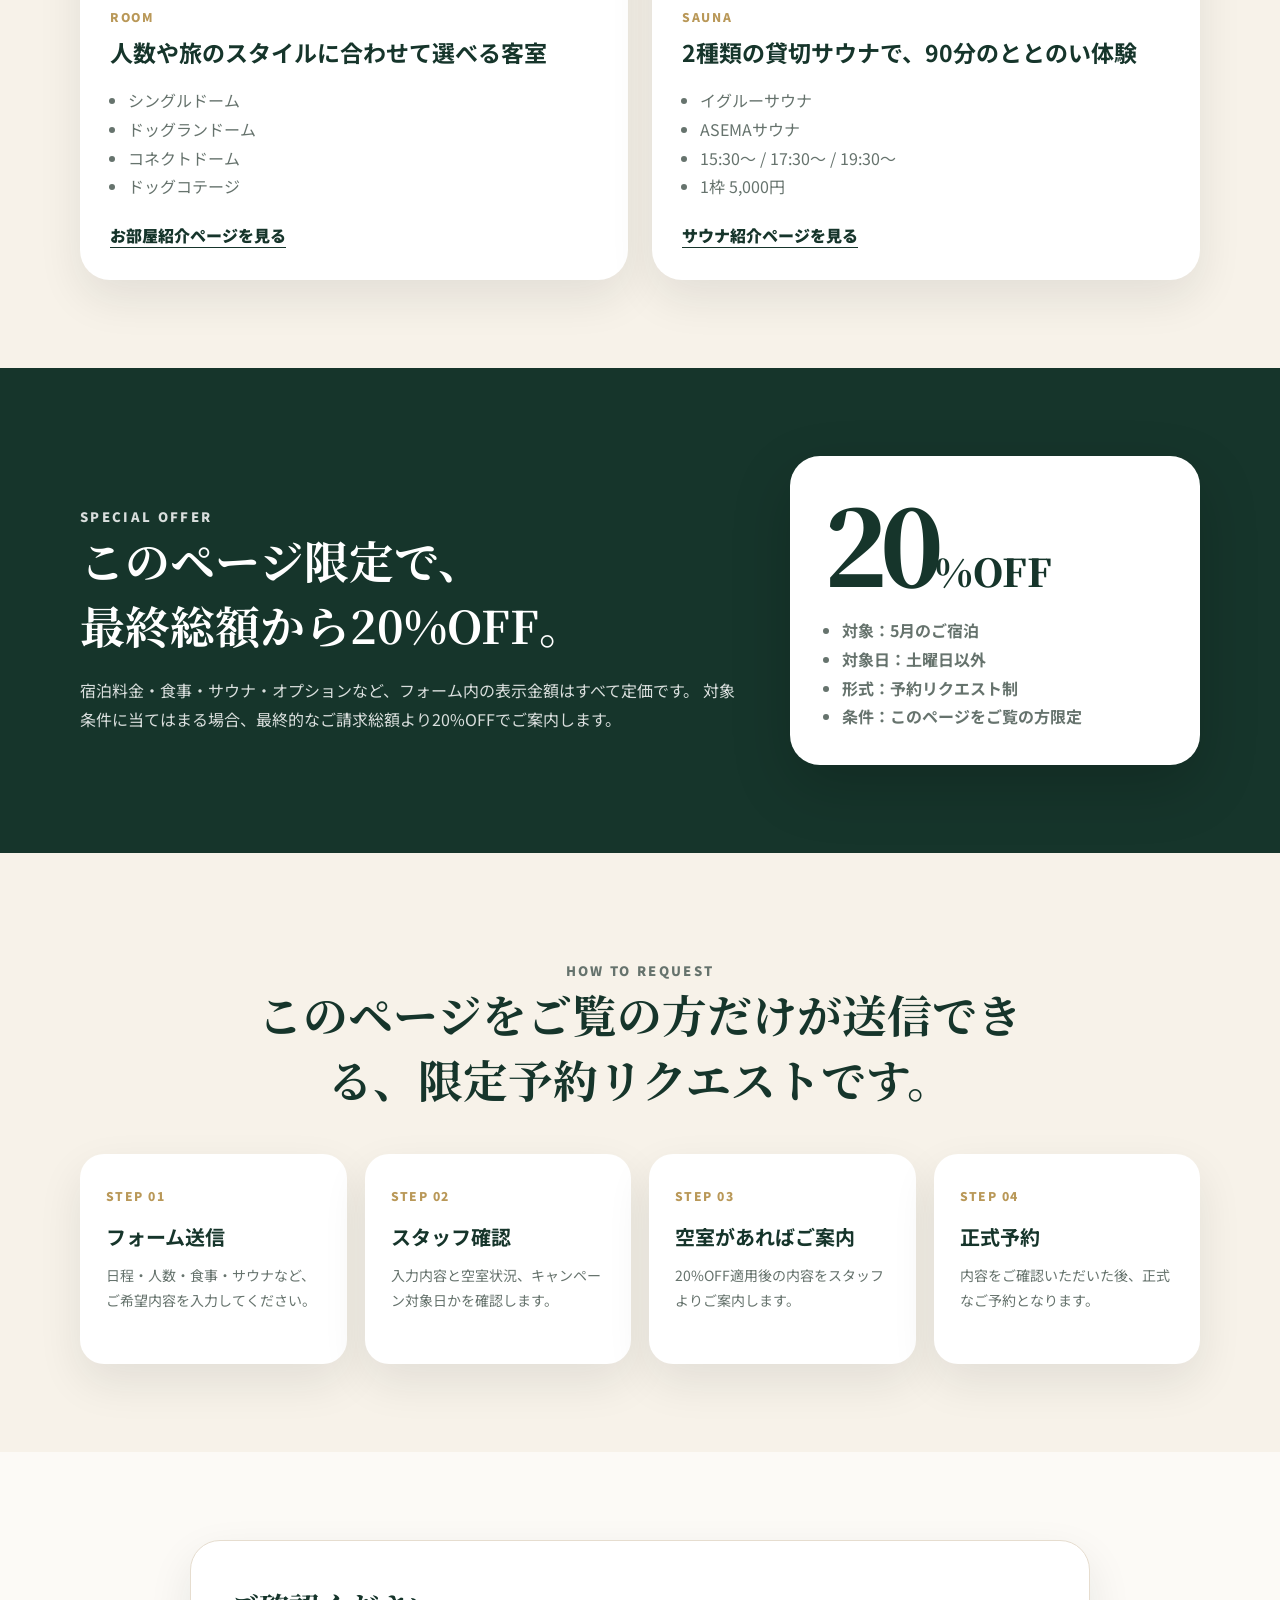
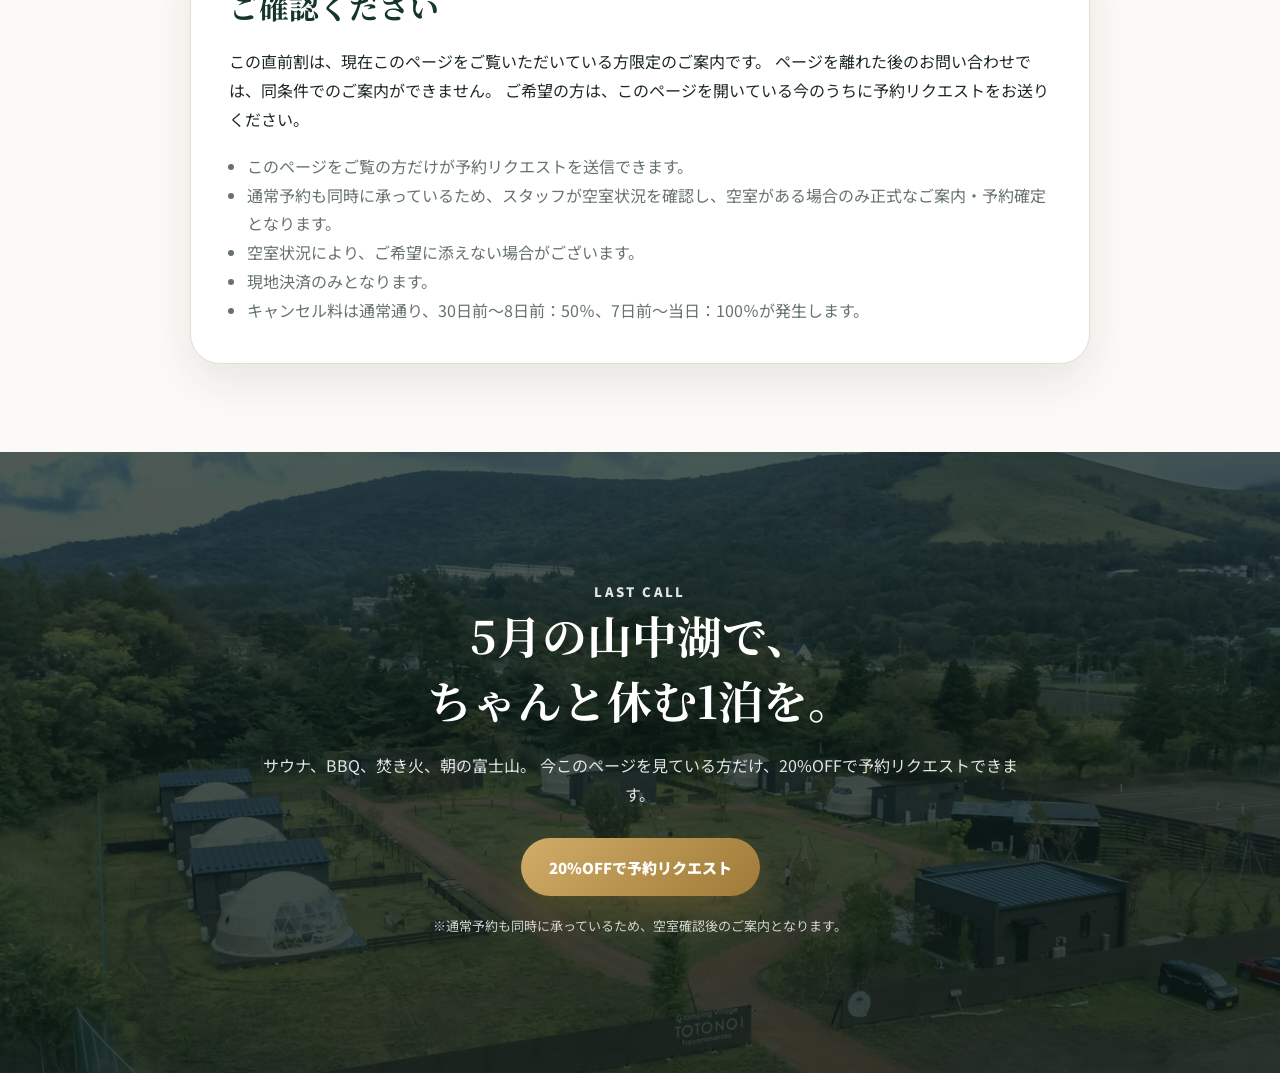
==== commit 4c396324: "Update index.html" ====
--- a/index.html
+++ b/index.html
@@ -19,9 +19,11 @@
 
     <header class="site-header">
       <div class="container header-inner">
-       <a href="index.html" class="brand" aria-label="TOTONOI 富士山中湖">
-  <img src="images/totonoi-logo.png" alt="TOTONOI 富士山中湖 ロゴ">
-</a>
+        <a href="index.html" class="brand">
+          <span class="brand-village">Glamping Village</span>
+          <span class="brand-main">TOTONOI</span>
+          <span class="brand-sub">Fujiyamanakako</span>
+        </a>
 
         <nav class="header-nav">
           <a href="#experience">過ごし方</a>
--- a/style.css
+++ b/style.css
@@ -75,23 +75,17 @@
 }
 
 .brand {
-  color: #fff;
   display: inline-flex;
-  flex-direction: column;
-  line-height: 1.1;
-}
-
-.brand-main {
-  font-weight: 900;
-  letter-spacing: 0.14em;
-  font-size: 17px;
-}
-
-.brand-sub {
-  font-size: 10px;
-  letter-spacing: 0.22em;
-  opacity: 0.78;
-  margin-top: 4px;
+  align-items: center;
+  line-height: 1;
+}
+
+.brand img {
+  display: block;
+  width: 240px;
+  max-width: 100%;
+  height: auto;
+  filter: brightness(0) invert(1);
 }
 
 .header-nav {
@@ -1430,9 +1424,10 @@
 }
 
 @media (max-width: 768px) {
-  body {
-    padding-bottom: 86px;
-  }
+  .brand img {
+    width: 190px;
+  }
+}
 
   .sticky-cta {
     left: 12px;
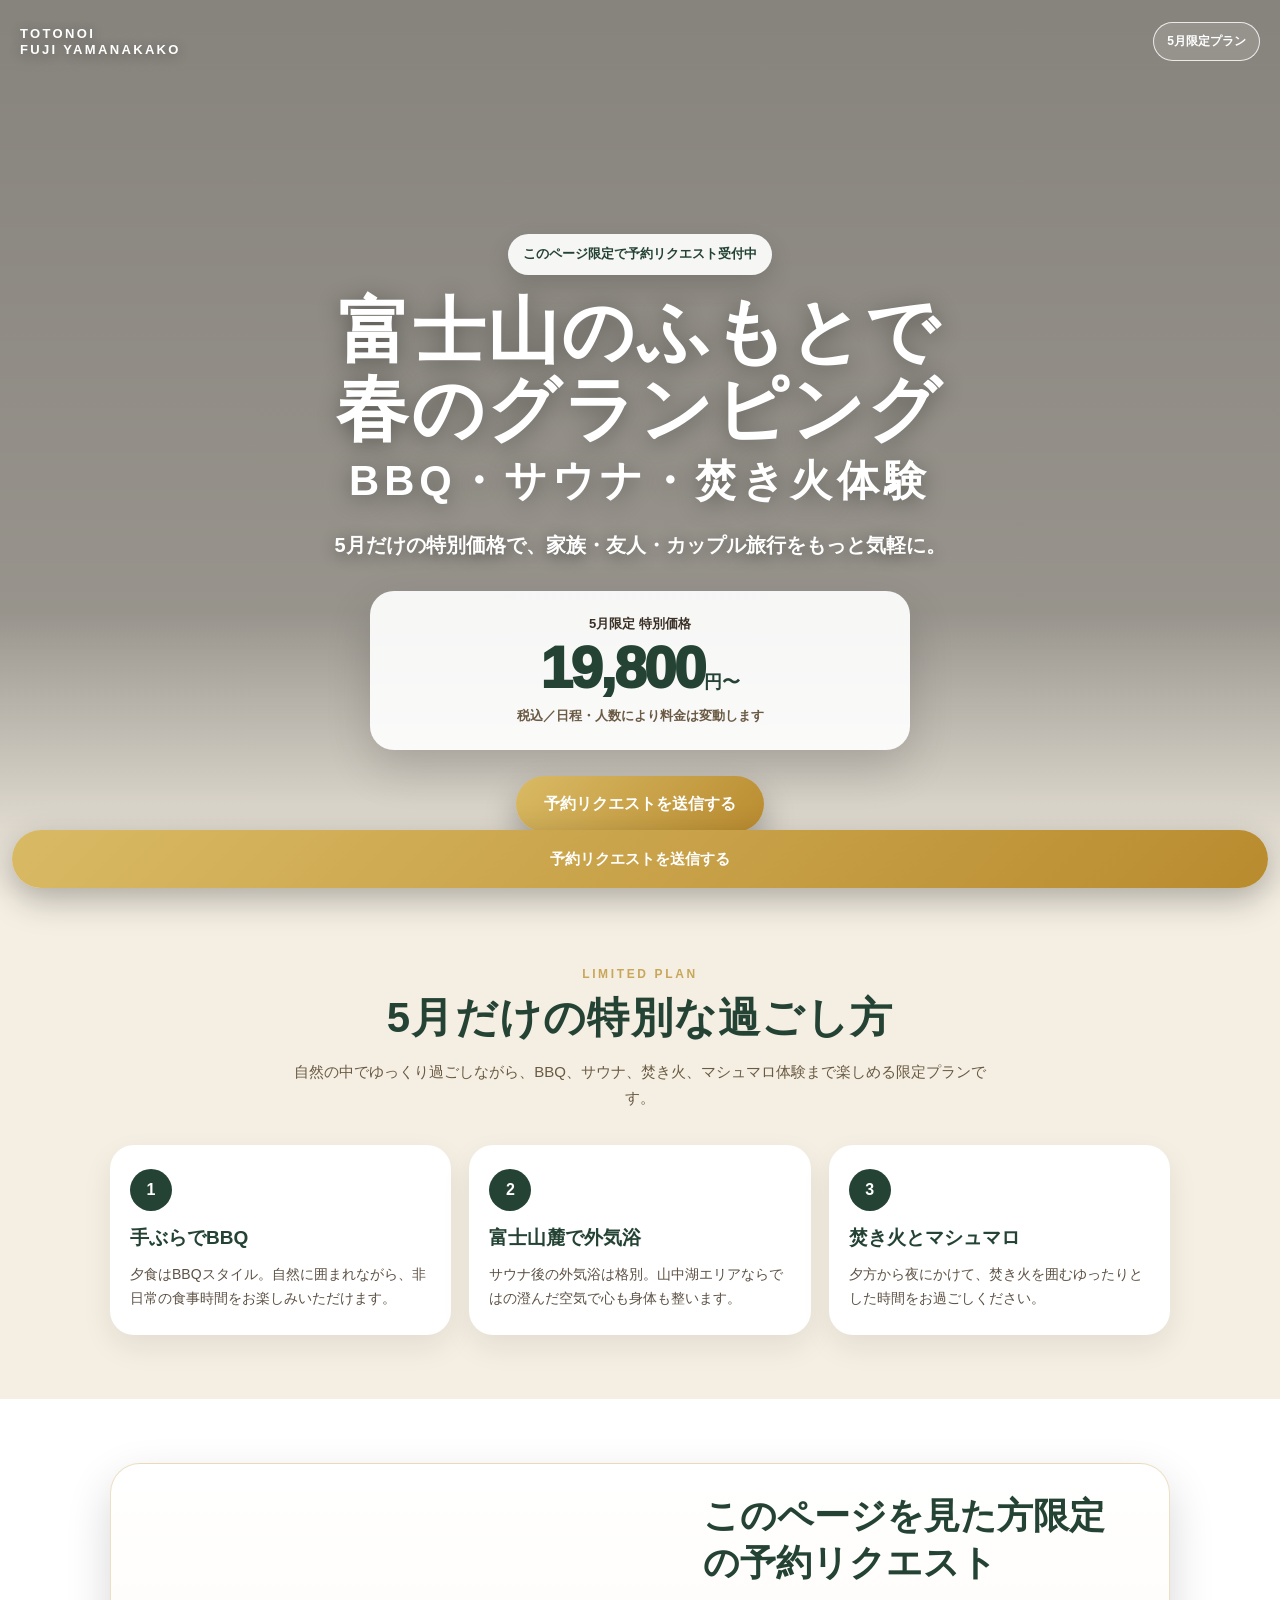
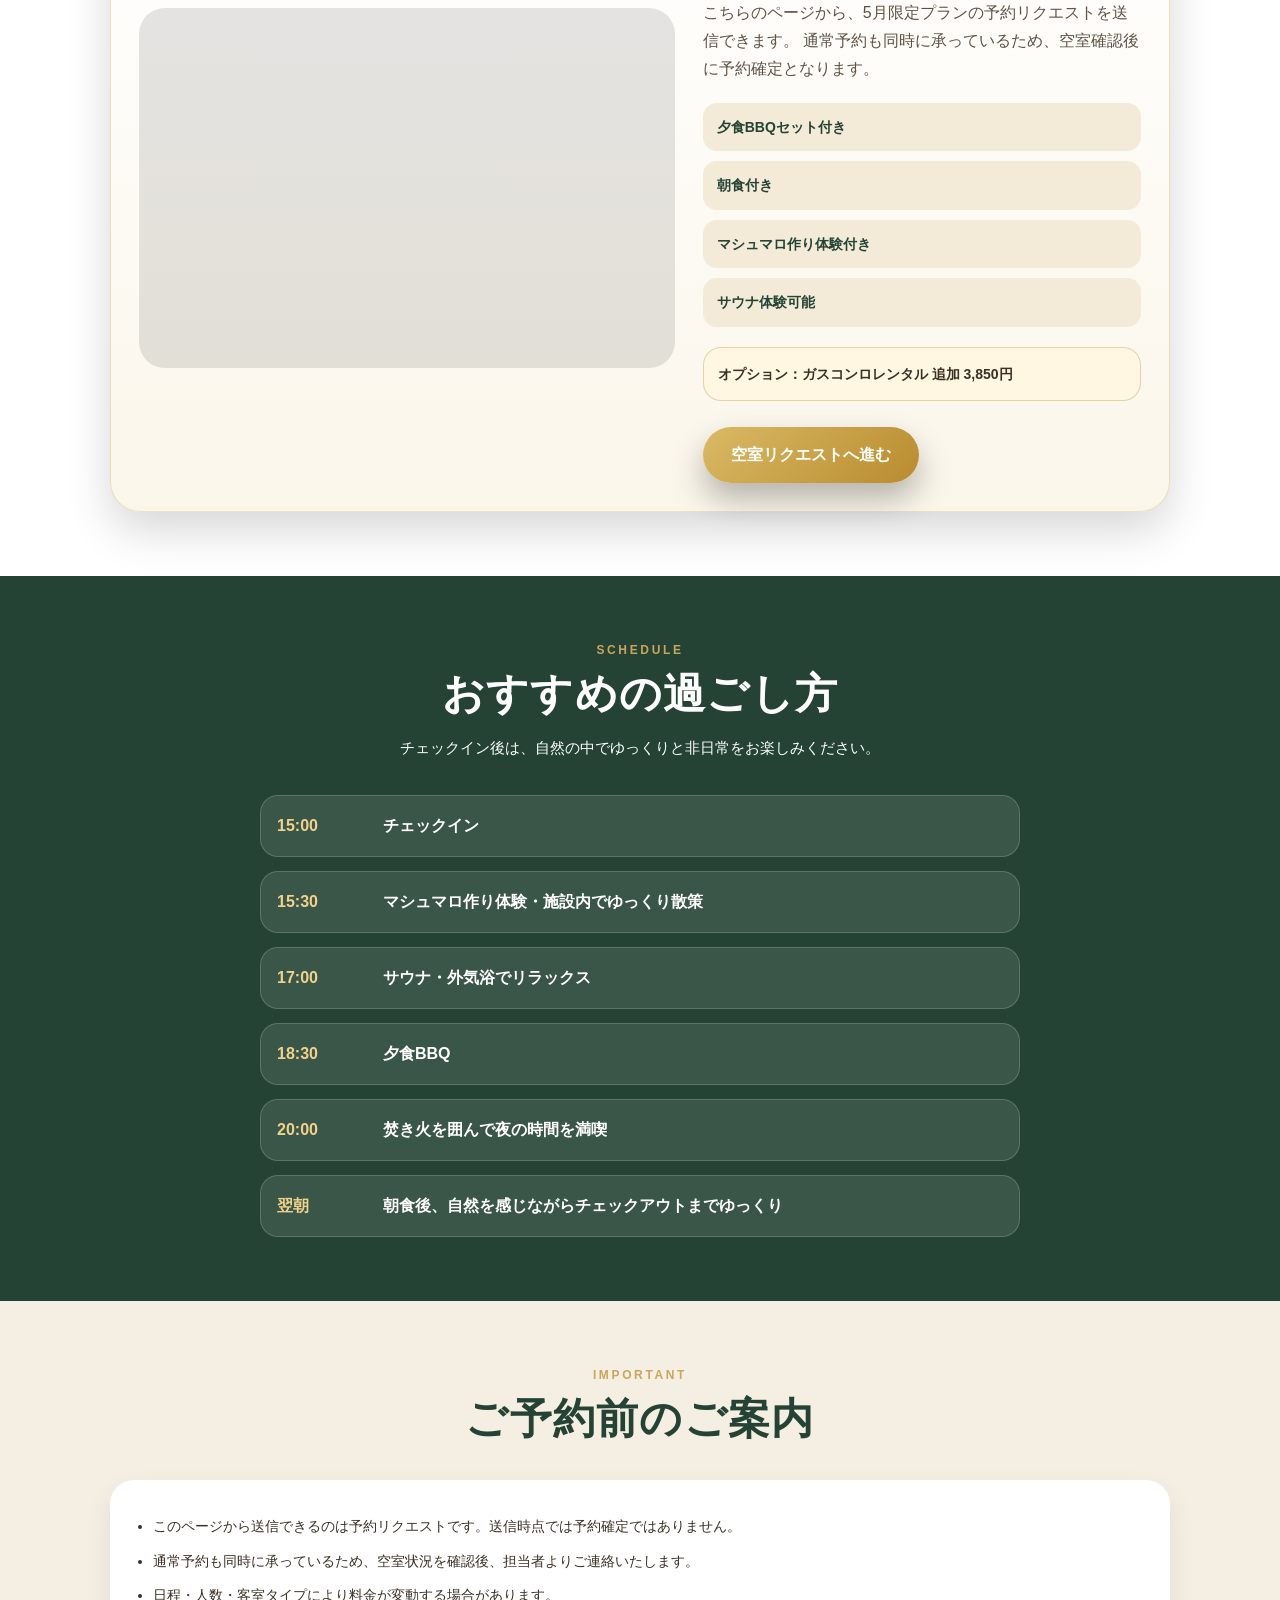
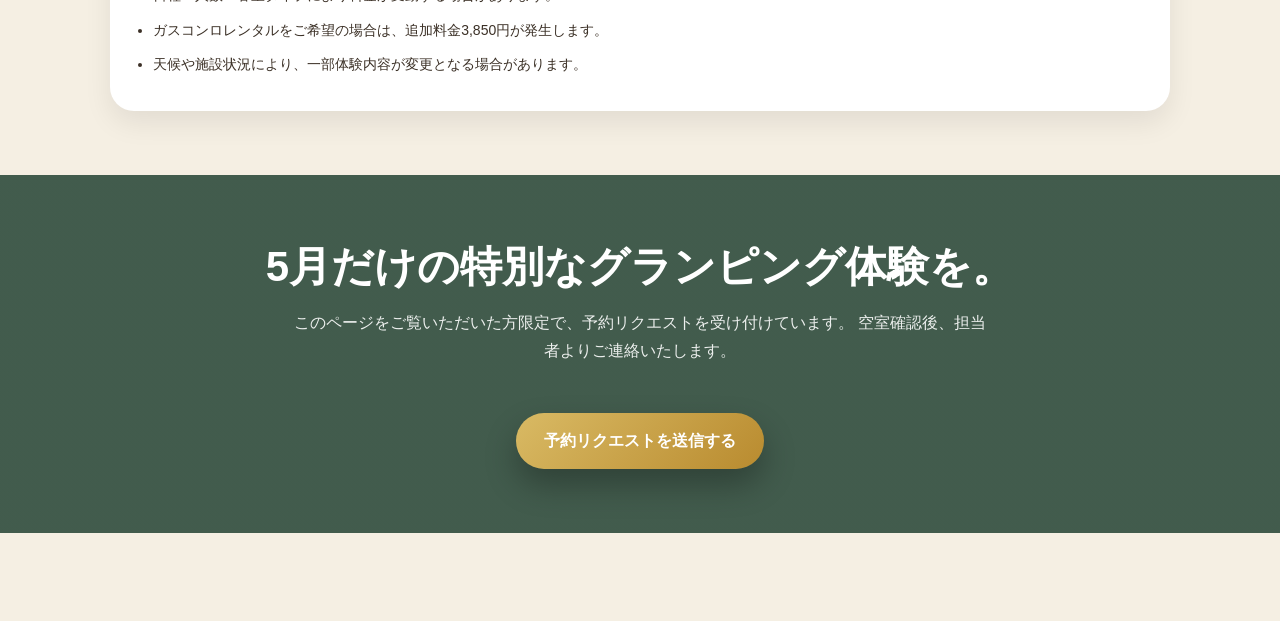
==== commit 16c13447: "Update index.html" ====
--- a/index.html
+++ b/index.html
@@ -3,433 +3,642 @@
 <head>
   <meta charset="UTF-8" />
   <meta name="viewport" content="width=device-width, initial-scale=1.0" />
-
-  <title>5月限定直前割｜TOTONOI富士山中湖</title>
-  <meta name="description" content="GW明けの静かな山中湖で、富士山とサウナにととのう。TOTONOI富士山中湖の5月限定直前割。土曜日以外20%OFF。" />
-
-  <link rel="preconnect" href="https://fonts.googleapis.com" />
-  <link rel="preconnect" href="https://fonts.gstatic.com" crossorigin />
-  <link href="https://fonts.googleapis.com/css2?family=Noto+Sans+JP:wght@400;500;700;800;900&family=Noto+Serif+JP:wght@500;700;900&display=swap" rel="stylesheet" />
-
-  <link rel="stylesheet" href="style.css" />
+  <title>5月限定｜TOTONOI富士山中湖</title>
+  <style>
+    :root {
+      --green: #244334;
+      --green2: #315744;
+      --beige: #f5efe3;
+      --gold: #c8a65a;
+      --brown: #3b3026;
+      --white: #ffffff;
+      --shadow: 0 18px 45px rgba(0,0,0,0.16);
+    }
+
+    * {
+      box-sizing: border-box;
+    }
+
+    html {
+      scroll-behavior: smooth;
+    }
+
+    body {
+      margin: 0;
+      font-family: "Noto Sans JP", "Hiragino Sans", "Yu Gothic", sans-serif;
+      color: var(--brown);
+      background: var(--beige);
+      line-height: 1.75;
+      padding-bottom: 88px;
+    }
+
+    a {
+      color: inherit;
+      text-decoration: none;
+    }
+
+    img {
+      max-width: 100%;
+      display: block;
+    }
+
+    .hero {
+      min-height: 100svh;
+      position: relative;
+      color: #fff;
+      background:
+        linear-gradient(rgba(0,0,0,0.45), rgba(0,0,0,0.35)),
+        url("https://uematsutotonoi.github.io/totonoi-may-lp/images/hero.jpg") center/cover no-repeat;
+      display: flex;
+      flex-direction: column;
+      justify-content: space-between;
+      padding: 22px 20px 48px;
+      overflow: hidden;
+    }
+
+    .hero::after {
+      content: "";
+      position: absolute;
+      inset: auto 0 0 0;
+      height: 32%;
+      background: linear-gradient(transparent, rgba(245,239,227,1));
+      pointer-events: none;
+    }
+
+    .header {
+      position: relative;
+      z-index: 2;
+      display: flex;
+      align-items: center;
+      justify-content: space-between;
+    }
+
+    .logo {
+      color: #fff;
+      font-size: 13px;
+      letter-spacing: 0.18em;
+      font-weight: 800;
+      line-height: 1.2;
+      text-shadow: 0 2px 12px rgba(0,0,0,0.35);
+    }
+
+    .header-badge {
+      border: 1px solid rgba(255,255,255,0.8);
+      border-radius: 999px;
+      padding: 8px 13px;
+      font-size: 12px;
+      font-weight: 700;
+      backdrop-filter: blur(8px);
+      background: rgba(255,255,255,0.12);
+    }
+
+    .hero-content {
+      position: relative;
+      z-index: 2;
+      max-width: 760px;
+      margin: auto auto 20px;
+      text-align: center;
+    }
+
+    .label {
+      display: inline-flex;
+      align-items: center;
+      gap: 8px;
+      background: rgba(255,255,255,0.92);
+      color: var(--green);
+      border-radius: 999px;
+      padding: 9px 15px;
+      font-size: 13px;
+      font-weight: 800;
+      margin-bottom: 18px;
+      box-shadow: 0 10px 24px rgba(0,0,0,0.14);
+    }
+
+    .hero h1 {
+      margin: 0;
+      font-size: clamp(32px, 8vw, 72px);
+      line-height: 1.08;
+      letter-spacing: 0.03em;
+      font-weight: 900;
+      text-shadow: 0 4px 22px rgba(0,0,0,0.38);
+    }
+
+    .hero h1 span {
+      display: block;
+      font-size: 0.58em;
+      margin-top: 10px;
+      letter-spacing: 0.12em;
+    }
+
+    .hero-lead {
+      margin: 24px auto 0;
+      font-size: clamp(15px, 3.8vw, 20px);
+      font-weight: 700;
+      max-width: 650px;
+      text-shadow: 0 3px 16px rgba(0,0,0,0.48);
+    }
+
+    .price-box {
+      margin: 28px auto 0;
+      width: min(100%, 540px);
+      background: rgba(255,255,255,0.92);
+      color: var(--green);
+      border-radius: 24px;
+      padding: 22px 18px;
+      box-shadow: var(--shadow);
+    }
+
+    .price-sub {
+      font-size: 13px;
+      font-weight: 800;
+      color: var(--brown);
+      margin-bottom: 4px;
+    }
+
+    .price-main {
+      font-size: clamp(34px, 10vw, 58px);
+      font-weight: 950;
+      line-height: 1;
+      letter-spacing: -0.04em;
+    }
+
+    .price-main small {
+      font-size: 18px;
+      letter-spacing: 0;
+    }
+
+    .price-note {
+      margin-top: 8px;
+      font-size: 13px;
+      font-weight: 700;
+      color: #6a5a43;
+    }
+
+    .cta {
+      display: inline-flex;
+      align-items: center;
+      justify-content: center;
+      margin-top: 26px;
+      min-height: 56px;
+      padding: 0 28px;
+      border-radius: 999px;
+      background: linear-gradient(135deg, #d9ba64, #b98b2f);
+      color: #fff;
+      font-weight: 900;
+      font-size: 16px;
+      box-shadow: 0 16px 32px rgba(0,0,0,0.28);
+    }
+
+    section {
+      padding: 64px 20px;
+    }
+
+    .container {
+      max-width: 1060px;
+      margin: 0 auto;
+    }
+
+    .section-title {
+      text-align: center;
+      margin-bottom: 34px;
+    }
+
+    .section-title .en {
+      color: var(--gold);
+      font-size: 12px;
+      font-weight: 900;
+      letter-spacing: 0.22em;
+      margin-bottom: 6px;
+    }
+
+    .section-title h2 {
+      margin: 0;
+      font-size: clamp(25px, 6vw, 42px);
+      line-height: 1.28;
+      color: var(--green);
+      letter-spacing: 0.03em;
+    }
+
+    .section-title p {
+      margin: 14px auto 0;
+      max-width: 720px;
+      font-size: 15px;
+      color: #6a5a43;
+    }
+
+    .cards {
+      display: grid;
+      grid-template-columns: repeat(3, 1fr);
+      gap: 18px;
+    }
+
+    .card {
+      background: #fff;
+      border-radius: 24px;
+      padding: 24px 20px;
+      box-shadow: 0 12px 30px rgba(0,0,0,0.08);
+    }
+
+    .card .num {
+      width: 42px;
+      height: 42px;
+      border-radius: 50%;
+      display: grid;
+      place-items: center;
+      background: var(--green);
+      color: #fff;
+      font-weight: 900;
+      margin-bottom: 14px;
+    }
+
+    .card h3 {
+      margin: 0 0 10px;
+      color: var(--green);
+      font-size: 19px;
+      line-height: 1.4;
+    }
+
+    .card p {
+      margin: 0;
+      font-size: 14px;
+      color: #5d5144;
+    }
+
+    .plan {
+      background: #fff;
+    }
+
+    .plan-box {
+      background: linear-gradient(180deg, #fff, #fbf6ea);
+      border: 1px solid rgba(200,166,90,0.35);
+      border-radius: 30px;
+      padding: 28px;
+      box-shadow: var(--shadow);
+    }
+
+    .plan-grid {
+      display: grid;
+      grid-template-columns: 1.1fr 0.9fr;
+      gap: 28px;
+      align-items: center;
+    }
+
+    .plan-image {
+      border-radius: 26px;
+      overflow: hidden;
+      min-height: 360px;
+      background:
+        linear-gradient(rgba(0,0,0,0.1), rgba(0,0,0,0.1)),
+        url("https://uematsutotonoi.github.io/totonoi-may-lp/images/bbq.jpg") center/cover no-repeat;
+    }
+
+    .plan-detail h3 {
+      margin: 0 0 12px;
+      color: var(--green);
+      font-size: clamp(24px, 5vw, 36px);
+      line-height: 1.32;
+    }
+
+    .plan-detail p {
+      margin: 0 0 18px;
+      color: #5f5143;
+    }
+
+    .included {
+      display: grid;
+      gap: 10px;
+      margin: 20px 0;
+    }
+
+    .included div {
+      background: #f3ead8;
+      border-radius: 14px;
+      padding: 12px 14px;
+      font-weight: 800;
+      color: var(--green);
+      font-size: 14px;
+    }
+
+    .option {
+      background: #fff7e2;
+      border: 1px solid rgba(200,166,90,0.45);
+      border-radius: 18px;
+      padding: 14px;
+      font-size: 14px;
+      font-weight: 800;
+    }
+
+    .schedule {
+      background: var(--green);
+      color: #fff;
+    }
+
+    .schedule .section-title h2,
+    .schedule .section-title p {
+      color: #fff;
+    }
+
+    .timeline {
+      max-width: 760px;
+      margin: 0 auto;
+      display: grid;
+      gap: 14px;
+    }
+
+    .time-item {
+      display: grid;
+      grid-template-columns: 92px 1fr;
+      gap: 14px;
+      background: rgba(255,255,255,0.1);
+      border: 1px solid rgba(255,255,255,0.18);
+      border-radius: 18px;
+      padding: 16px;
+    }
+
+    .time {
+      color: #f1d28a;
+      font-weight: 900;
+    }
+
+    .time-text {
+      font-weight: 700;
+    }
+
+    .note-section {
+      background: #f5efe3;
+    }
+
+    .note-box {
+      background: #fff;
+      border-radius: 24px;
+      padding: 24px;
+      box-shadow: 0 12px 28px rgba(0,0,0,0.08);
+    }
+
+    .note-box ul {
+      margin: 0;
+      padding-left: 1.2em;
+    }
+
+    .note-box li {
+      margin: 10px 0;
+      font-size: 14px;
+    }
+
+    .final-cta {
+      text-align: center;
+      background:
+        linear-gradient(rgba(36,67,52,0.86), rgba(36,67,52,0.86)),
+        url("https://uematsutotonoi.github.io/totonoi-may-lp/images/hero.jpg") center/cover no-repeat;
+      color: #fff;
+    }
+
+    .final-cta h2 {
+      margin: 0 0 14px;
+      font-size: clamp(26px, 6vw, 42px);
+      line-height: 1.35;
+    }
+
+    .final-cta p {
+      max-width: 700px;
+      margin: 0 auto 22px;
+      color: rgba(255,255,255,0.9);
+    }
+
+    .fixed-cta {
+      position: fixed;
+      left: 12px;
+      right: 12px;
+      bottom: 12px;
+      z-index: 999;
+      display: flex;
+      align-items: center;
+      justify-content: center;
+      min-height: 58px;
+      border-radius: 999px;
+      background: linear-gradient(135deg, #d9ba64, #b98b2f);
+      color: #fff;
+      font-weight: 900;
+      font-size: 15px;
+      box-shadow: 0 12px 34px rgba(0,0,0,0.28);
+    }
+
+    @media (max-width: 840px) {
+      .cards {
+        grid-template-columns: 1fr;
+      }
+
+      .plan-grid {
+        grid-template-columns: 1fr;
+      }
+
+      .plan-image {
+        min-height: 250px;
+      }
+    }
+
+    @media (max-width: 560px) {
+      .hero {
+        padding: 18px 16px 42px;
+      }
+
+      .logo {
+        font-size: 11px;
+        letter-spacing: 0.12em;
+      }
+
+      .header-badge {
+        font-size: 11px;
+        padding: 7px 10px;
+      }
+
+      section {
+        padding: 52px 16px;
+      }
+
+      .price-box {
+        border-radius: 20px;
+        padding: 20px 14px;
+      }
+
+      .plan-box {
+        padding: 18px;
+        border-radius: 24px;
+      }
+
+      .time-item {
+        grid-template-columns: 76px 1fr;
+        gap: 10px;
+        padding: 14px;
+      }
+
+      .fixed-cta {
+        font-size: 14px;
+      }
+    }
+  </style>
 </head>
-
 <body>
-  <div class="lp-wrapper">
-
-    <header class="site-header">
-      <div class="container header-inner">
-        <a href="index.html" class="brand">
-          <span class="brand-village">Glamping Village</span>
-          <span class="brand-main">TOTONOI</span>
-          <span class="brand-sub">Fujiyamanakako</span>
-        </a>
-
-        <nav class="header-nav">
-          <a href="#experience">過ごし方</a>
-          <a href="#rooms">お部屋・サウナ</a>
-          <a href="#discount">20%OFF</a>
-          <a href="request.html" class="nav-cta">予約リクエスト</a>
-        </nav>
-      </div>
+
+  <main class="hero">
+    <header class="header">
+      <div class="logo">TOTONOI<br>FUJI YAMANAKAKO</div>
+      <div class="header-badge">5月限定プラン</div>
     </header>
 
-    <main>
-
-      <section class="hero">
-        <div class="hero-bg"></div>
-        <div class="hero-shade"></div>
-
-        <div class="container hero-inner">
-          <div class="hero-copy">
-            <p class="eyebrow">MAY LIMITED / THIS PAGE ONLY</p>
-
-            <h1>
-              GW明けの山中湖で、<br />
-              富士山とサウナに逃げる。<br />
-              <span class="hero-discount-text">今だけ20%OFF</span>
-            </h1>
-
-            <p class="hero-lead">
-              人混みが落ち着いた5月だけ。<br />
-              貸切サウナ、BBQ、焚き火、富士山ビューのグランピングを
-              このページ限定で20%OFF。
+    <div class="hero-content">
+      <div class="label">このページ限定で予約リクエスト受付中</div>
+      <h1>
+        富士山のふもとで<br>
+        春のグランピング
+        <span>BBQ・サウナ・焚き火体験</span>
+      </h1>
+
+      <p class="hero-lead">
+        5月だけの特別価格で、家族・友人・カップル旅行をもっと気軽に。
+      </p>
+
+      <div class="price-box">
+        <div class="price-sub">5月限定 特別価格</div>
+        <div class="price-main">19,800<small>円〜</small></div>
+        <div class="price-note">税込／日程・人数により料金は変動します</div>
+      </div>
+
+      <a href="request.html" class="cta">予約リクエストを送信する</a>
+    </div>
+  </main>
+
+  <section>
+    <div class="container">
+      <div class="section-title">
+        <div class="en">LIMITED PLAN</div>
+        <h2>5月だけの特別な過ごし方</h2>
+        <p>
+          自然の中でゆっくり過ごしながら、BBQ、サウナ、焚き火、マシュマロ体験まで楽しめる限定プランです。
+        </p>
+      </div>
+
+      <div class="cards">
+        <div class="card">
+          <div class="num">1</div>
+          <h3>手ぶらでBBQ</h3>
+          <p>夕食はBBQスタイル。自然に囲まれながら、非日常の食事時間をお楽しみいただけます。</p>
+        </div>
+
+        <div class="card">
+          <div class="num">2</div>
+          <h3>富士山麓で外気浴</h3>
+          <p>サウナ後の外気浴は格別。山中湖エリアならではの澄んだ空気で心も身体も整います。</p>
+        </div>
+
+        <div class="card">
+          <div class="num">3</div>
+          <h3>焚き火とマシュマロ</h3>
+          <p>夕方から夜にかけて、焚き火を囲むゆったりとした時間をお過ごしください。</p>
+        </div>
+      </div>
+    </div>
+  </section>
+
+  <section class="plan">
+    <div class="container">
+      <div class="plan-box">
+        <div class="plan-grid">
+          <div class="plan-image"></div>
+
+          <div class="plan-detail">
+            <h3>このページを見た方限定の予約リクエスト</h3>
+            <p>
+              こちらのページから、5月限定プランの予約リクエストを送信できます。
+              通常予約も同時に承っているため、空室確認後に予約確定となります。
             </p>
 
-            <div class="hero-actions">
-              <a href="request.html" class="btn btn-primary">
-                20%OFFで予約リクエスト
-              </a>
-              <a href="#experience" class="btn btn-glass">
-                どんな旅になるか見る
-              </a>
+            <div class="included">
+              <div>夕食BBQセット付き</div>
+              <div>朝食付き</div>
+              <div>マシュマロ作り体験付き</div>
+              <div>サウナ体験可能</div>
             </div>
 
-            <p class="micro-copy">
-              ※このページをご覧の方だけが予約リクエストを送信できます。通常予約も同時に承っているため、スタッフが空室状況を確認後、空室がある場合のみ予約確定のご案内をいたします。
-            </p>
+            <div class="option">
+              オプション：ガスコンロレンタル 追加 3,850円
+            </div>
+
+            <a href="request.html" class="cta">空室リクエストへ進む</a>
           </div>
-
-          <div class="hero-card">
-            <p class="hero-card-label">直前だからこその特別案内</p>
-            <div class="discount-big">
-              <span>20</span>%OFF
-            </div>
-            <p class="hero-card-text">
-              5月宿泊・土曜日以外限定<br />
-              表示金額の総額から20%OFF
-            </p>
-            <div class="discount-mini-note">
-              このページをご覧の方限定。<br />
-              ページを離れた後は同条件でのご案内ができません。
-            </div>
-          </div>
-        </div>
-      </section>
-
-      <section class="quick">
-        <div class="container quick-grid">
-          <div class="quick-item">
-            <span>01</span>
-            <strong>このページ限定</strong>
-            <p>通常予約ではなく、今このページをご覧の方だけのご案内です。</p>
-          </div>
-
-          <div class="quick-item">
-            <span>02</span>
-            <strong>土曜日以外20%OFF</strong>
-            <p>5月の対象日程は、宿泊総額から20%OFFでご案内します。</p>
-          </div>
-
-          <div class="quick-item">
-            <span>03</span>
-            <strong>予約リクエスト制</strong>
-            <p>このページをご覧の方だけが送信できる予約リクエストです。通常予約も同時に承っているため、空室確認後のご案内となります。</p>
-          </div>
-        </div>
-      </section>
-
-      <section class="section intro">
-        <div class="container intro-grid">
-          <div class="intro-copy">
-            <p class="section-kicker">WHY MAY?</p>
-            <h2>
-              混雑が落ち着いた5月は、<br />
-              “ちゃんと休む旅”にちょうどいい。
-            </h2>
-            <p>
-              GWの賑わいがひと段落した山中湖。  
-              富士山を眺めて、サウナでととのって、夜はBBQと焚き火。
-              遠くまで行かなくても、1泊でしっかりリセットできる時間を過ごせます。
-            </p>
-          </div>
-
-          <div class="intro-photo">
-            <img src="images/fuji-firepit.webp" alt="富士山と焚き火" />
-          </div>
-        </div>
-      </section>
-
-      <section class="section recommend">
-        <div class="container">
-          <div class="section-head">
-            <p class="section-kicker">FOR YOU</p>
-            <h2>こんな方におすすめです</h2>
-          </div>
-
-          <div class="recommend-grid">
-            <div class="recommend-card">GWは混んでいて旅行を避けた方</div>
-            <div class="recommend-card">5月中に近場でリフレッシュしたい方</div>
-            <div class="recommend-card">富士山を見ながらサウナに入りたい方</div>
-            <div class="recommend-card">ホテルより少し特別な体験をしたい方</div>
-            <div class="recommend-card">カップル・友人と写真に残る旅をしたい方</div>
-            <div class="recommend-card">愛犬と泊まれる場所を探している方</div>
-          </div>
-        </div>
-      </section>
-
-      <section class="section experience" id="experience">
-        <div class="container">
-          <div class="section-head white">
-            <p class="section-kicker">1 NIGHT STORY</p>
-            <h2>5月のTOTONOIで過ごす、1泊2日</h2>
-            <p>
-              サウナだけじゃなく、4月から新スタートした無料体験も楽しめる特別な滞在イメージです。
-            </p>
-          </div>
-
-          <div class="story-timeline">
-            <div class="story-item">
-              <div class="story-time">15:00</div>
-              <div>
-                <h3>チェックイン</h3>
-                <p>
-                  富士山を眺めながら、まずはお部屋でひと息。荷物を置いて、ゆっくり滞在スタート。
-                </p>
-              </div>
-            </div>
-
-            <div class="story-item">
-              <div class="story-time">15:30</div>
-              <div>
-                <h3>マシュマロ作り・飯盒炊飯体験</h3>
-                <p>
-                  4月から新スタートした無料体験オプションです。マシュマロ作り体験や飯盒炊飯体験を、この機会にぜひお試しください。<br />
-                  ※マシュマロ・飯盒炊飯ともに、稼働状況により開催できない場合がございます。無料体験のため、出来上がるものは1組単位となり、追加はできません。
-                </p>
-              </div>
-            </div>
-
-            <div class="story-item">
-              <div class="story-time">17:30</div>
-              <div>
-                <h3>貸切サウナ</h3>
-                <p>
-                  誰にも気をつかわず、自分たちのペースで楽しめる貸切サウナ。外気浴までゆっくりお過ごしください。
-                </p>
-              </div>
-            </div>
-
-            <div class="story-item">
-              <div class="story-time">19:00</div>
-              <div>
-                <h3>夕食</h3>
-                <p>
-                  グランピングBBQや素泊まりスタイルなど、旅のスタイルに合わせて夕食時間をお楽しみください。
-                </p>
-              </div>
-            </div>
-
-            <div class="story-item">
-              <div class="story-time">20:00</div>
-              <div>
-                <h3>焚き火・マシュマロ・花火</h3>
-                <p>
-                  焚き火をしながら、作ったマシュマロを焼いてみましょう。花火も一緒に楽しめる、夜のグランピング時間です。
-                </p>
-              </div>
-            </div>
-
-            <div class="story-item">
-              <div class="story-time">21:30</div>
-              <div>
-                <h3>終了後はお部屋でゆっくり</h3>
-                <p>
-                  体験後はお部屋でのんびり。自然の中で過ごした余韻を感じながら、ゆっくりお休みください。
-                </p>
-              </div>
-            </div>
-          </div>
-        </div>
-      </section>
-
-      <section class="section gallery-section">
-        <div class="container">
-          <div class="section-head">
-            <p class="section-kicker">SCENE</p>
-            <h2>サウナ、BBQ、焚き火、富士山。<br />1泊で全部楽しむ。</h2>
-          </div>
-
-          <div class="masonry">
-            <div class="masonry-card large">
-              <img src="images/sauna.webp" alt="貸切サウナ" />
-              <div>
-                <span>SAUNA</span>
-                <h3>貸切サウナで“ととのう”</h3>
-              </div>
-            </div>
-
-            <div class="masonry-card">
-              <img src="images/bbq.webp" alt="BBQ" />
-              <div>
-                <span>BBQ</span>
-                <h3>自然の中で楽しむ夕食</h3>
-              </div>
-            </div>
-
-            <div class="masonry-card">
-              <img src="images/room.webp" alt="客室" />
-              <div>
-                <span>ROOM</span>
-                <h3>快適に泊まれるグランピング</h3>
-              </div>
-            </div>
-
-            <div class="masonry-card wide">
-              <img src="images/dog.webp" alt="愛犬同伴" />
-              <div>
-                <span>DOG FRIENDLY</span>
-                <h3>愛犬と一緒に過ごせるお部屋も</h3>
-              </div>
-            </div>
-          </div>
-        </div>
-      </section>
-
-      <section class="section rooms" id="rooms">
-        <div class="container">
-          <div class="section-head">
-            <p class="section-kicker">ROOM & SAUNA</p>
-            <h2>お部屋・サウナの詳細</h2>
-            <p>
-              どのお部屋が合うか、どのサウナにするか。気になる方は公式ページもあわせてご確認ください。
-            </p>
-          </div>
-
-          <div class="detail-grid">
-            <article class="detail-card">
-              <img src="images/room.webp" alt="お部屋" />
-              <div class="detail-body">
-                <p>ROOM</p>
-                <h3>人数や旅のスタイルに合わせて選べる客室</h3>
-                <ul>
-                  <li>シングルドーム</li>
-                  <li>ドッグランドーム</li>
-                  <li>コネクトドーム</li>
-                  <li>ドッグコテージ</li>
-                </ul>
-                <a href="https://www.yamanashi-sauna-glamping.com/room/" target="_blank" rel="noopener noreferrer">
-                  お部屋紹介ページを見る
-                </a>
-              </div>
-            </article>
-
-            <article class="detail-card">
-              <img src="images/sauna.webp" alt="サウナ" />
-              <div class="detail-body">
-                <p>SAUNA</p>
-                <h3>2種類の貸切サウナで、90分のととのい体験</h3>
-                <ul>
-                  <li>イグルーサウナ</li>
-                  <li>ASEMAサウナ</li>
-                  <li>15:30〜 / 17:30〜 / 19:30〜</li>
-                  <li>1枠 5,000円</li>
-                </ul>
-                <a href="https://www.yamanashi-sauna-glamping.com/sauna/" target="_blank" rel="noopener noreferrer">
-                  サウナ紹介ページを見る
-                </a>
-              </div>
-            </article>
-          </div>
-        </div>
-      </section>
-
-      <section class="section discount" id="discount">
-        <div class="container discount-grid">
-          <div>
-            <p class="section-kicker">SPECIAL OFFER</p>
-            <h2>
-              このページ限定で、<br />
-              最終総額から20%OFF。
-            </h2>
-            <p>
-              宿泊料金・食事・サウナ・オプションなど、フォーム内の表示金額はすべて定価です。  
-              対象条件に当てはまる場合、最終的なご請求総額より20%OFFでご案内します。
-            </p>
-          </div>
-
-          <div class="discount-panel">
-            <div class="discount-number">
-              <span>20</span>%OFF
-            </div>
-            <ul>
-              <li>対象：5月のご宿泊</li>
-              <li>対象日：土曜日以外</li>
-              <li>形式：予約リクエスト制</li>
-              <li>条件：このページをご覧の方限定</li>
-            </ul>
-          </div>
-        </div>
-      </section>
-
-      <section class="section flow">
-        <div class="container">
-          <div class="section-head">
-            <p class="section-kicker">HOW TO REQUEST</p>
-            <h2>このページをご覧の方だけが送信できる、限定予約リクエストです。</h2>
-          </div>
-
-          <div class="flow-grid">
-            <div class="flow-card">
-              <span>STEP 01</span>
-              <h3>フォーム送信</h3>
-              <p>日程・人数・食事・サウナなど、ご希望内容を入力してください。</p>
-            </div>
-
-            <div class="flow-card">
-              <span>STEP 02</span>
-              <h3>スタッフ確認</h3>
-              <p>入力内容と空室状況、キャンペーン対象日かを確認します。</p>
-            </div>
-
-            <div class="flow-card">
-              <span>STEP 03</span>
-              <h3>空室があればご案内</h3>
-              <p>20%OFF適用後の内容をスタッフよりご案内します。</p>
-            </div>
-
-            <div class="flow-card">
-              <span>STEP 04</span>
-              <h3>正式予約</h3>
-              <p>内容をご確認いただいた後、正式なご予約となります。</p>
-            </div>
-          </div>
-        </div>
-      </section>
-
-      <section class="section caution">
-        <div class="container">
-          <div class="caution-box">
-            <h2>ご確認ください</h2>
-            <p>
-              この直前割は、現在このページをご覧いただいている方限定のご案内です。
-              ページを離れた後のお問い合わせでは、同条件でのご案内ができません。
-              ご希望の方は、このページを開いている今のうちに予約リクエストをお送りください。
-            </p>
-
-            <ul>
-              <li>このページをご覧の方だけが予約リクエストを送信できます。</li>
-              <li>通常予約も同時に承っているため、スタッフが空室状況を確認し、空室がある場合のみ正式なご案内・予約確定となります。</li>
-              <li>空室状況により、ご希望に添えない場合がございます。</li>
-              <li>現地決済のみとなります。</li>
-              <li>キャンセル料は通常通り、30日前〜8日前：50％、7日前〜当日：100％が発生します。</li>
-            </ul>
-          </div>
-        </div>
-      </section>
-
-      <section class="final">
-        <div class="final-bg"></div>
-        <div class="container final-inner">
-          <p class="section-kicker">LAST CALL</p>
-          <h2>
-            5月の山中湖で、<br />
-            ちゃんと休む1泊を。
-          </h2>
-          <p>
-            サウナ、BBQ、焚き火、朝の富士山。  
-            今このページを見ている方だけ、20%OFFで予約リクエストできます。
-          </p>
-
-          <a href="request.html" class="btn btn-primary">
-            20%OFFで予約リクエスト
-          </a>
-
-          <p class="micro-copy light">
-            ※通常予約も同時に承っているため、空室確認後のご案内となります。
-          </p>
-        </div>
-      </section>
-
-    </main>
-
-    <div class="sticky-cta">
-      <a href="request.html">
-        <span>このページ限定</span>
-        20%OFFで予約リクエスト
-      </a>
+        </div>
+      </div>
     </div>
-
-  </div>
+  </section>
+
+  <section class="schedule">
+    <div class="container">
+      <div class="section-title">
+        <div class="en">SCHEDULE</div>
+        <h2>おすすめの過ごし方</h2>
+        <p>チェックイン後は、自然の中でゆっくりと非日常をお楽しみください。</p>
+      </div>
+
+      <div class="timeline">
+        <div class="time-item">
+          <div class="time">15:00</div>
+          <div class="time-text">チェックイン</div>
+        </div>
+        <div class="time-item">
+          <div class="time">15:30</div>
+          <div class="time-text">マシュマロ作り体験・施設内でゆっくり散策</div>
+        </div>
+        <div class="time-item">
+          <div class="time">17:00</div>
+          <div class="time-text">サウナ・外気浴でリラックス</div>
+        </div>
+        <div class="time-item">
+          <div class="time">18:30</div>
+          <div class="time-text">夕食BBQ</div>
+        </div>
+        <div class="time-item">
+          <div class="time">20:00</div>
+          <div class="time-text">焚き火を囲んで夜の時間を満喫</div>
+        </div>
+        <div class="time-item">
+          <div class="time">翌朝</div>
+          <div class="time-text">朝食後、自然を感じながらチェックアウトまでゆっくり</div>
+        </div>
+      </div>
+    </div>
+  </section>
+
+  <section class="note-section">
+    <div class="container">
+      <div class="section-title">
+        <div class="en">IMPORTANT</div>
+        <h2>ご予約前のご案内</h2>
+      </div>
+
+      <div class="note-box">
+        <ul>
+          <li>このページから送信できるのは予約リクエストです。送信時点では予約確定ではありません。</li>
+          <li>通常予約も同時に承っているため、空室状況を確認後、担当者よりご連絡いたします。</li>
+          <li>日程・人数・客室タイプにより料金が変動する場合があります。</li>
+          <li>ガスコンロレンタルをご希望の場合は、追加料金3,850円が発生します。</li>
+          <li>天候や施設状況により、一部体験内容が変更となる場合があります。</li>
+        </ul>
+      </div>
+    </div>
+  </section>
+
+  <section class="final-cta">
+    <div class="container">
+      <h2>5月だけの特別なグランピング体験を。</h2>
+      <p>
+        このページをご覧いただいた方限定で、予約リクエストを受け付けています。
+        空室確認後、担当者よりご連絡いたします。
+      </p>
+      <a href="request.html" class="cta">予約リクエストを送信する</a>
+    </div>
+  </section>
+
+  <a href="request.html" class="fixed-cta">予約リクエストを送信する</a>
+
 </body>
 </html>
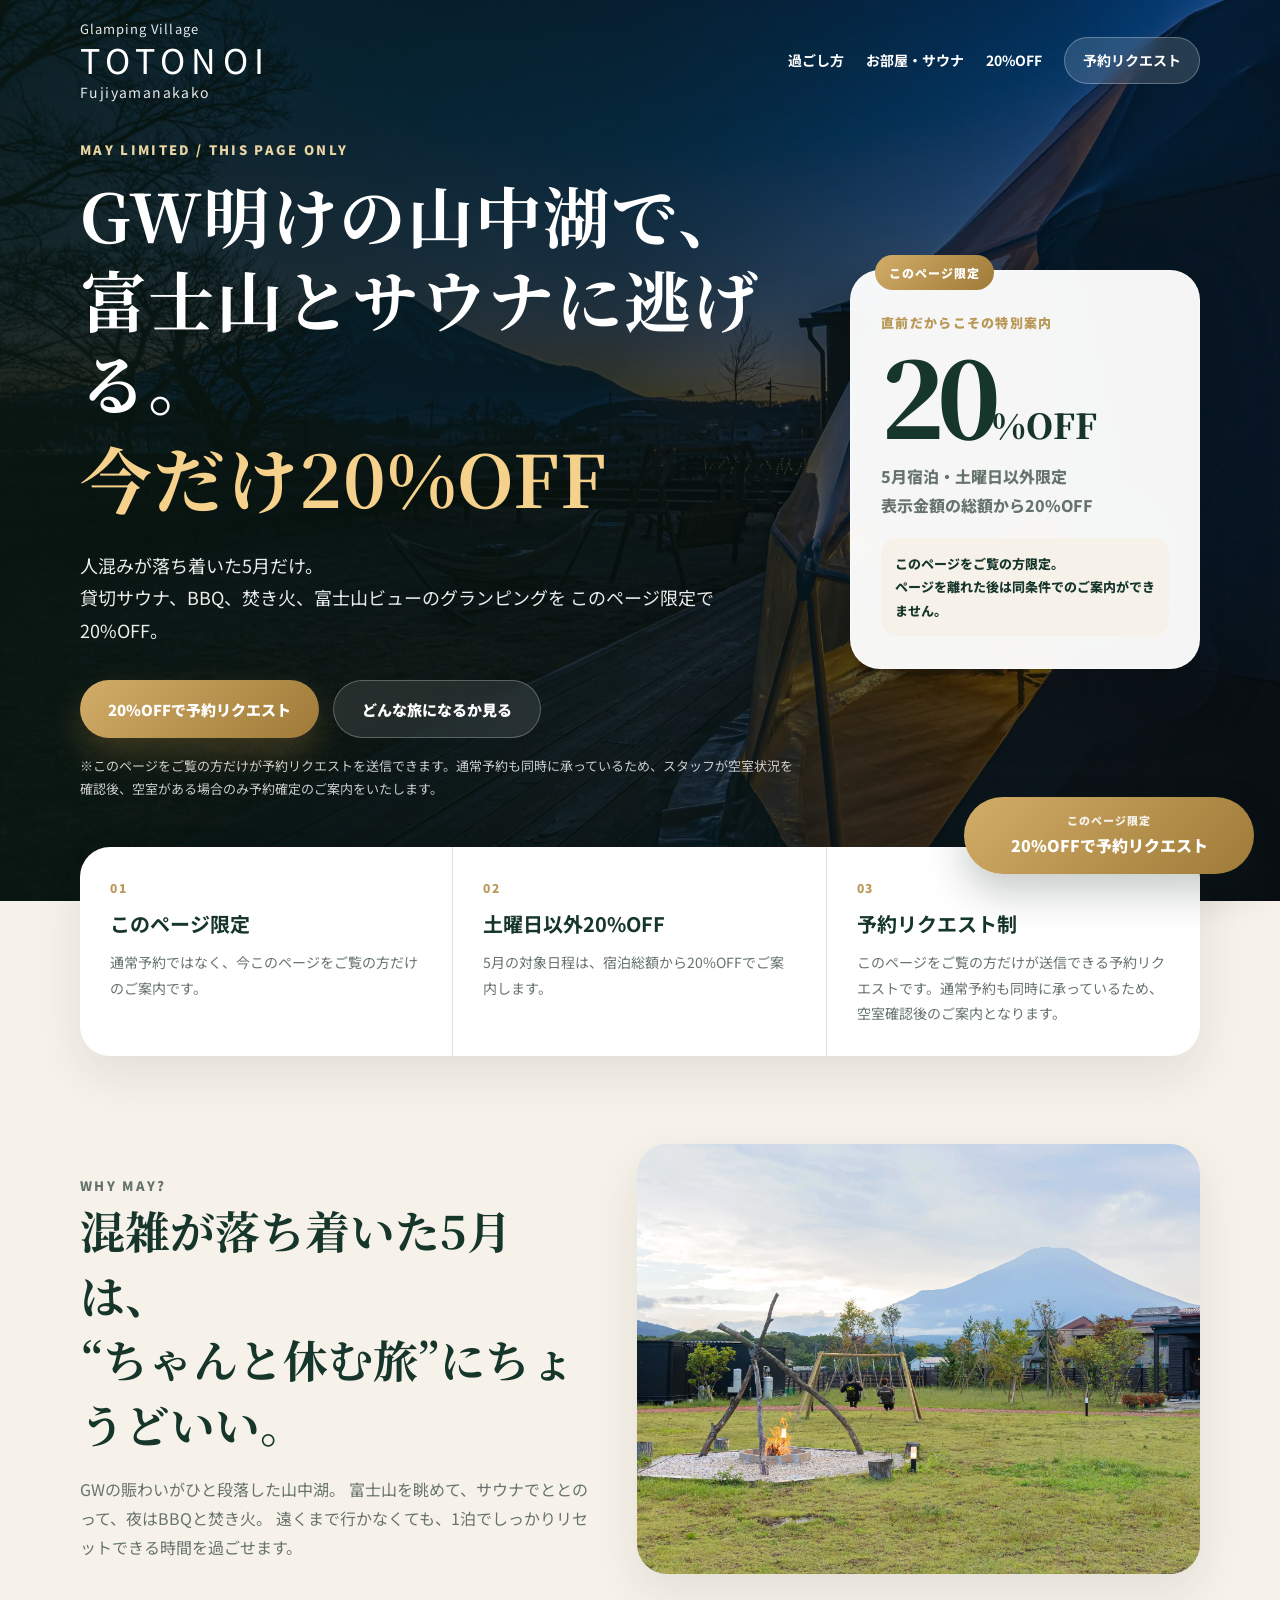
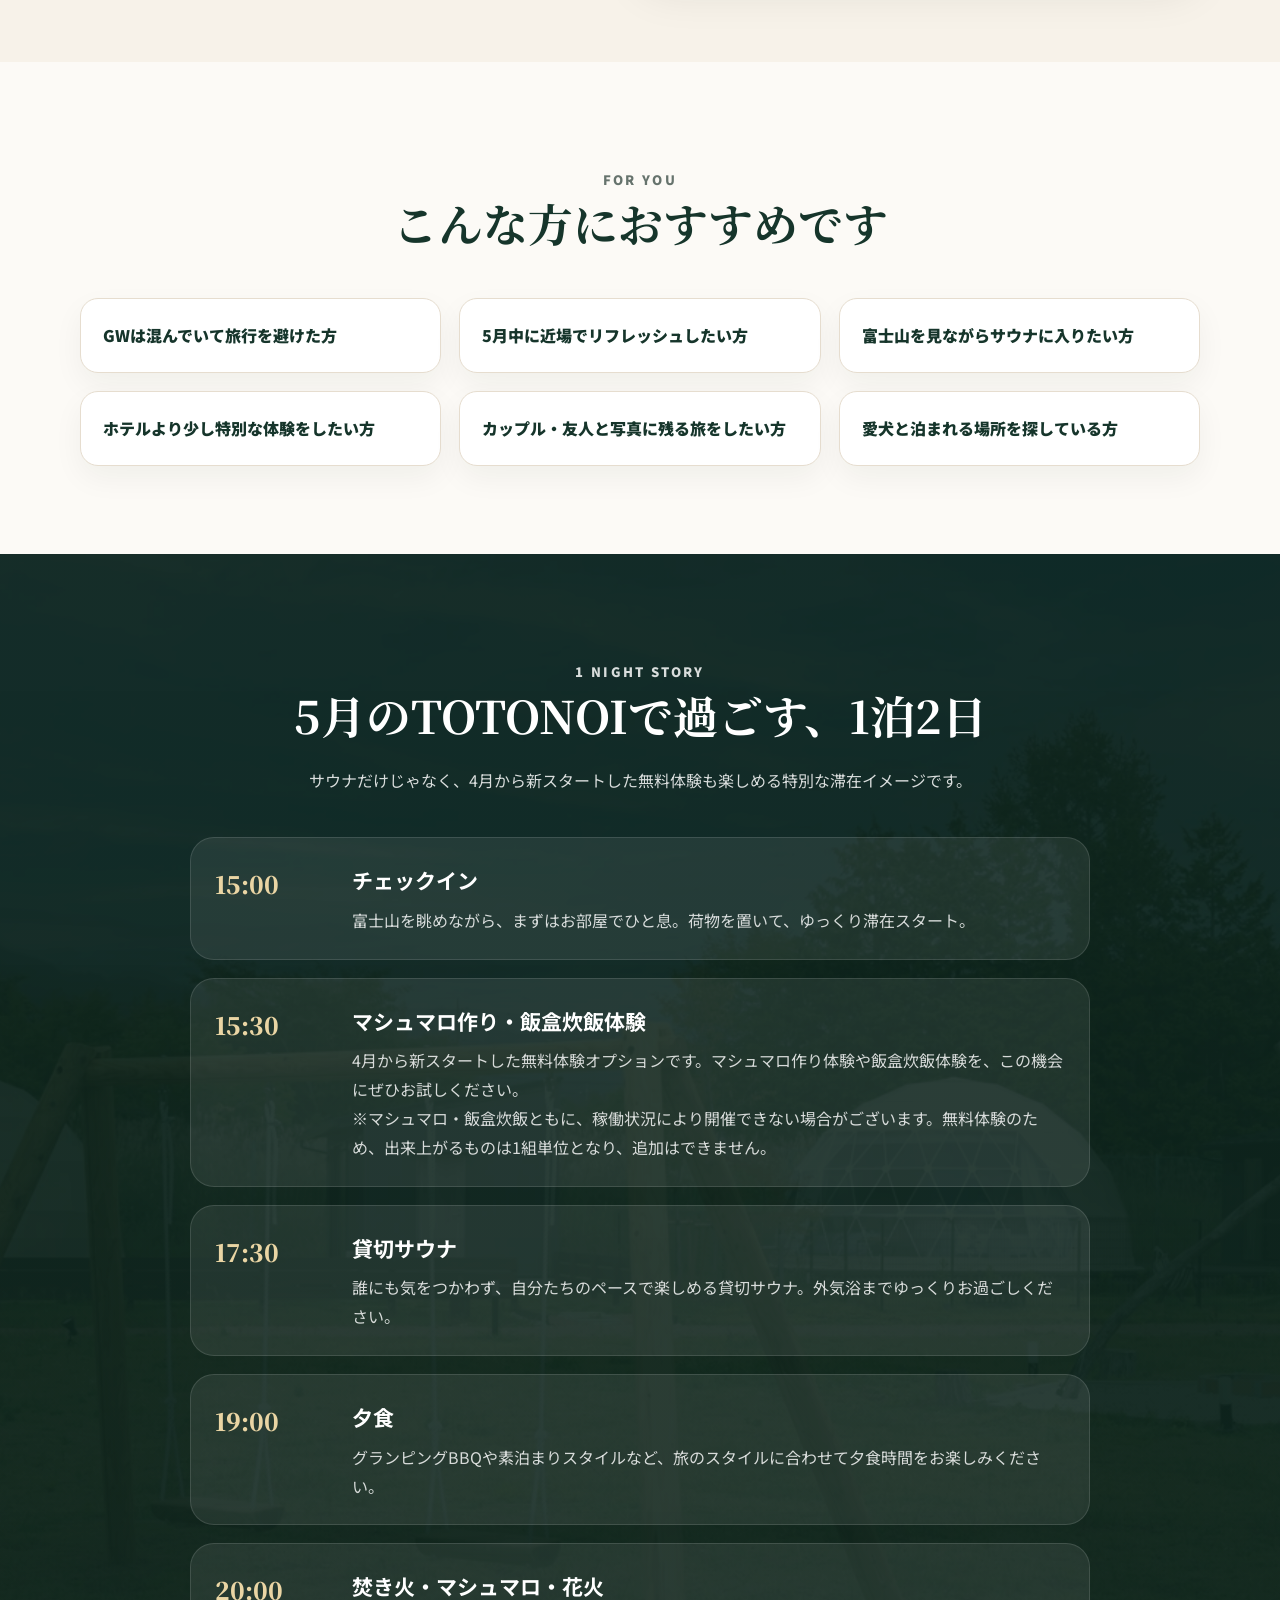
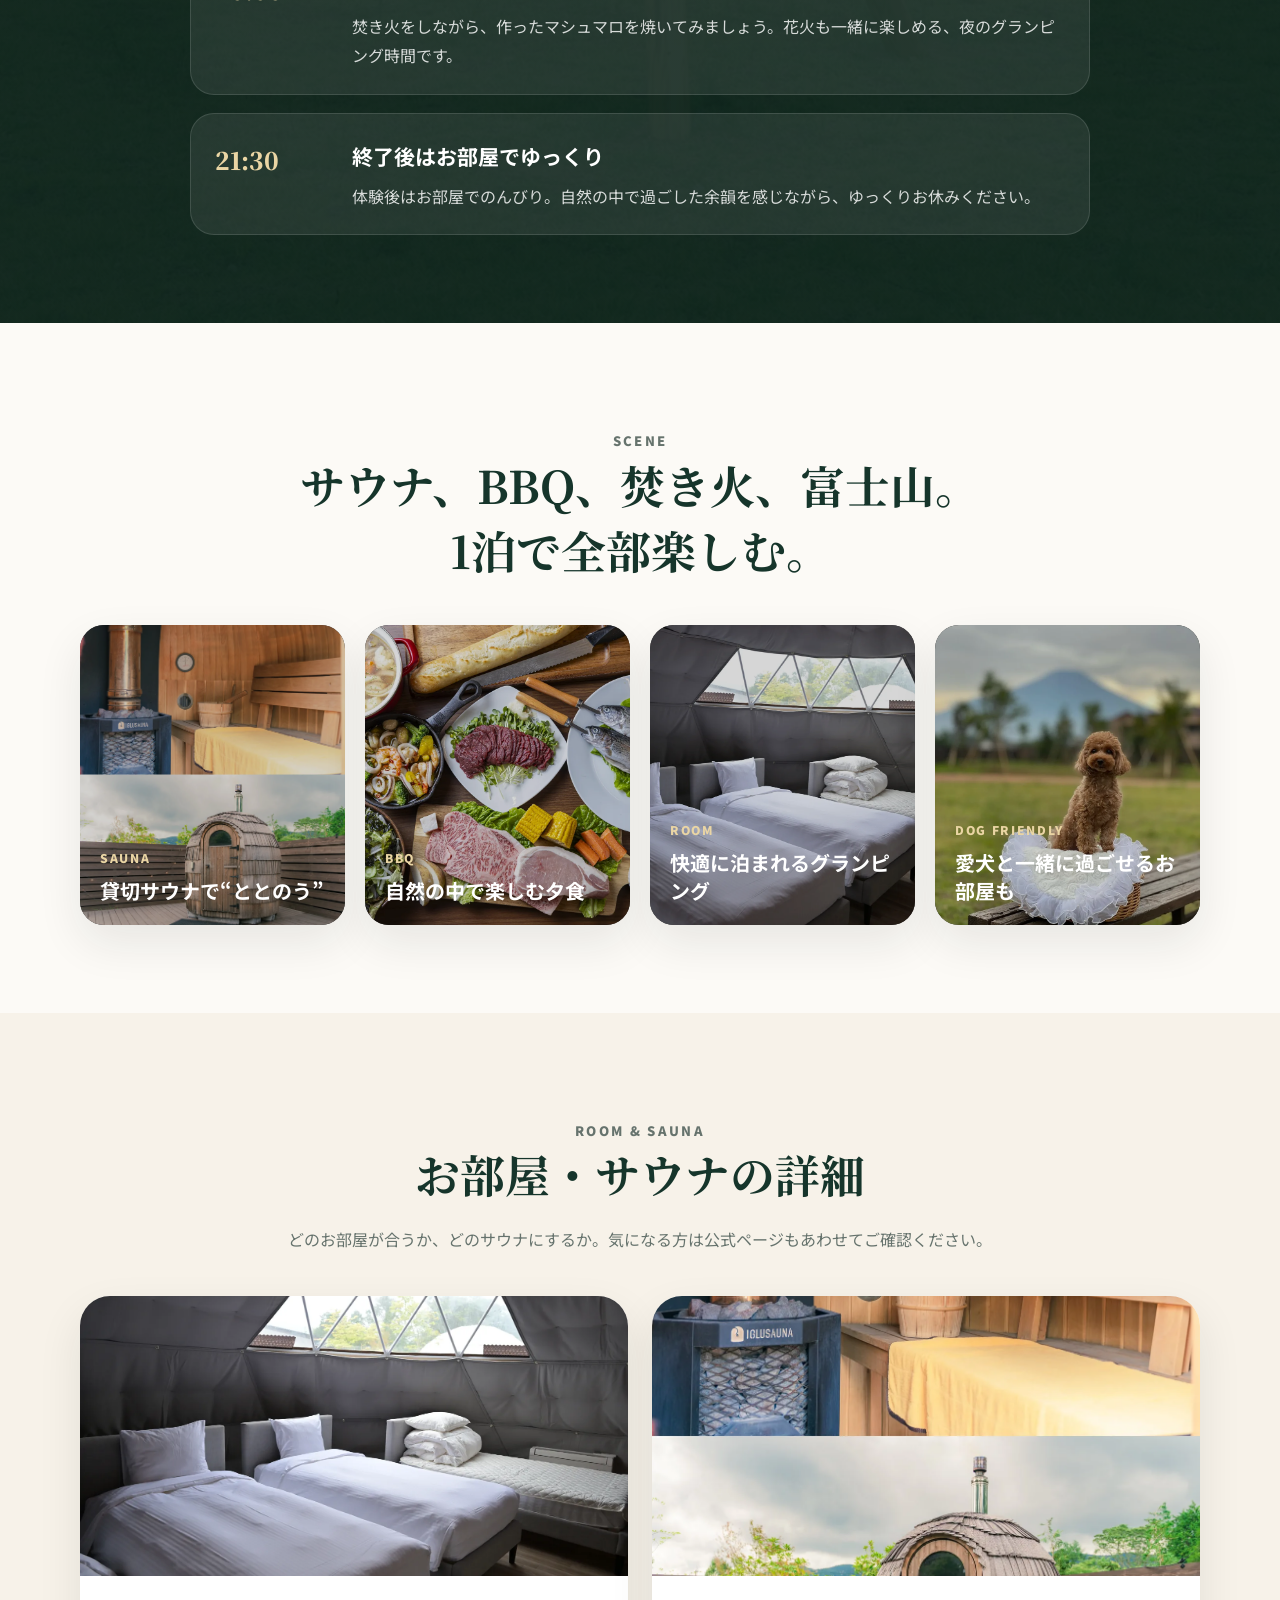
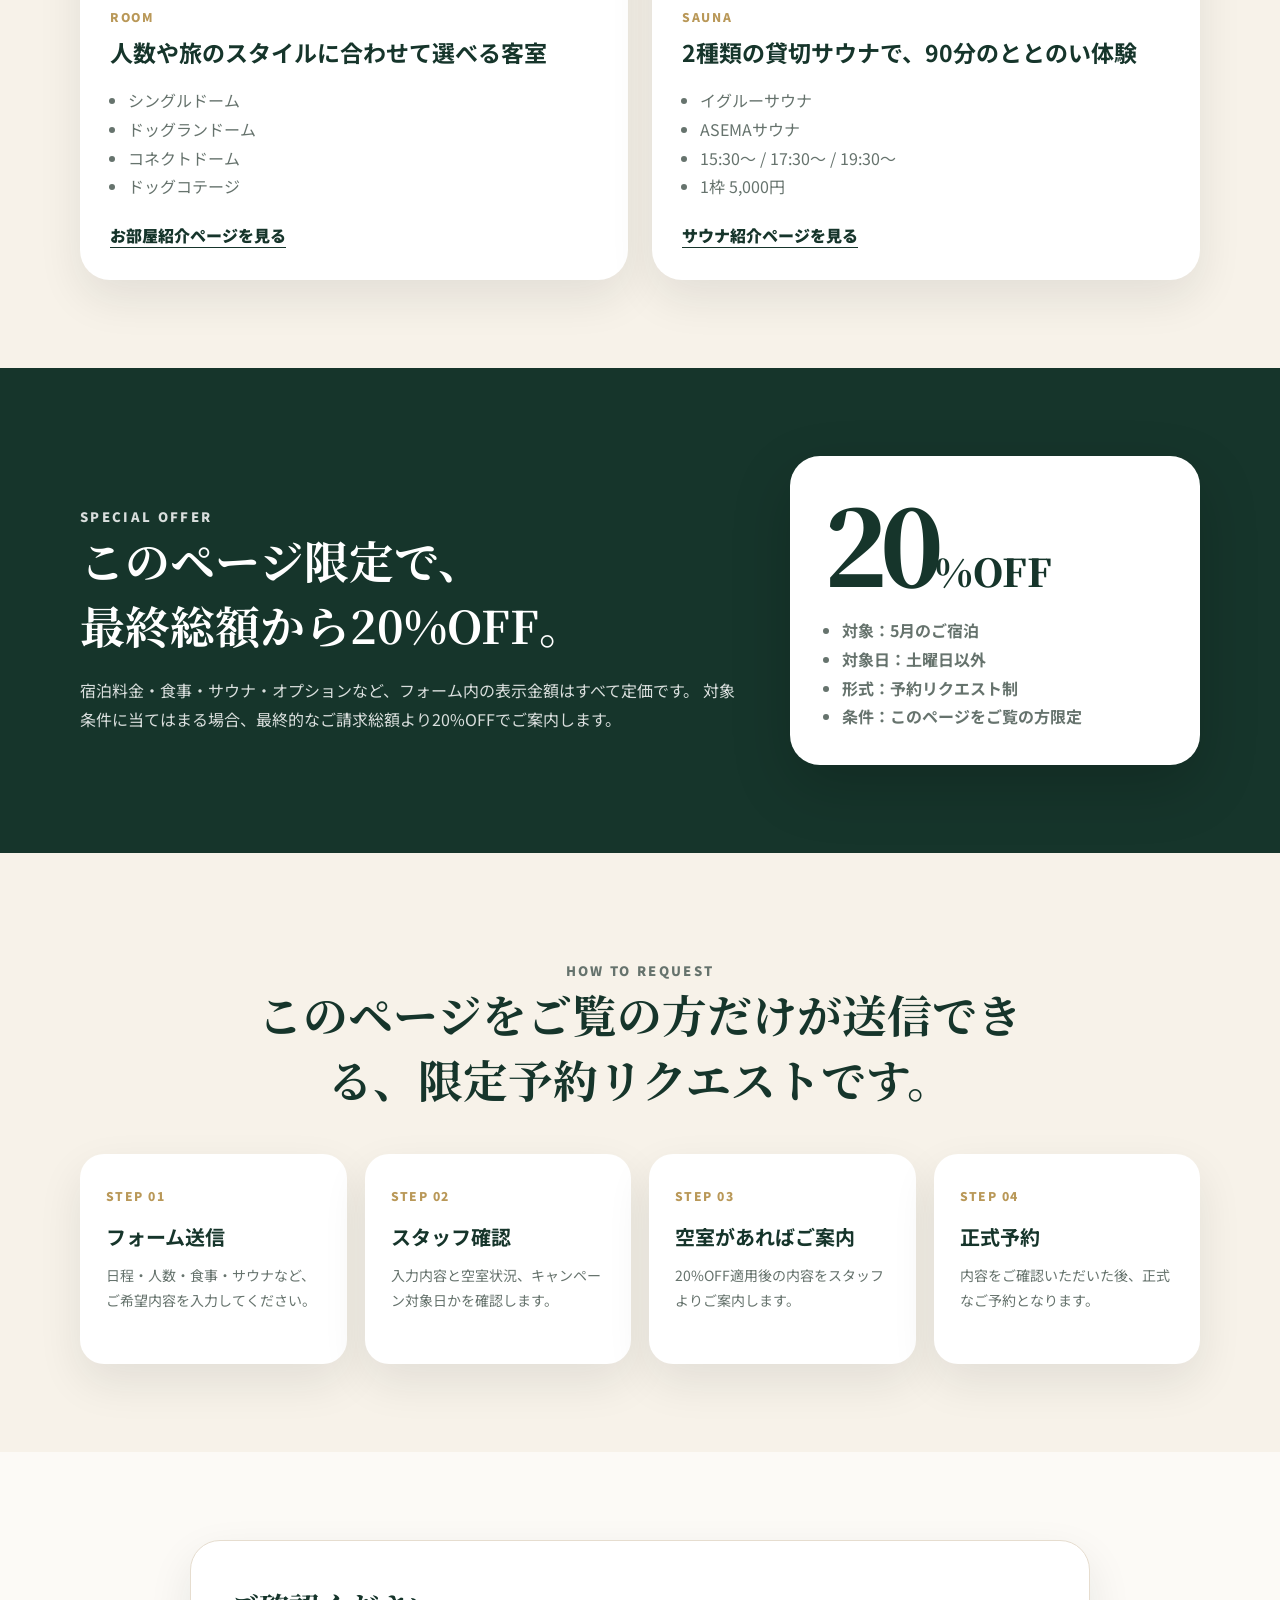
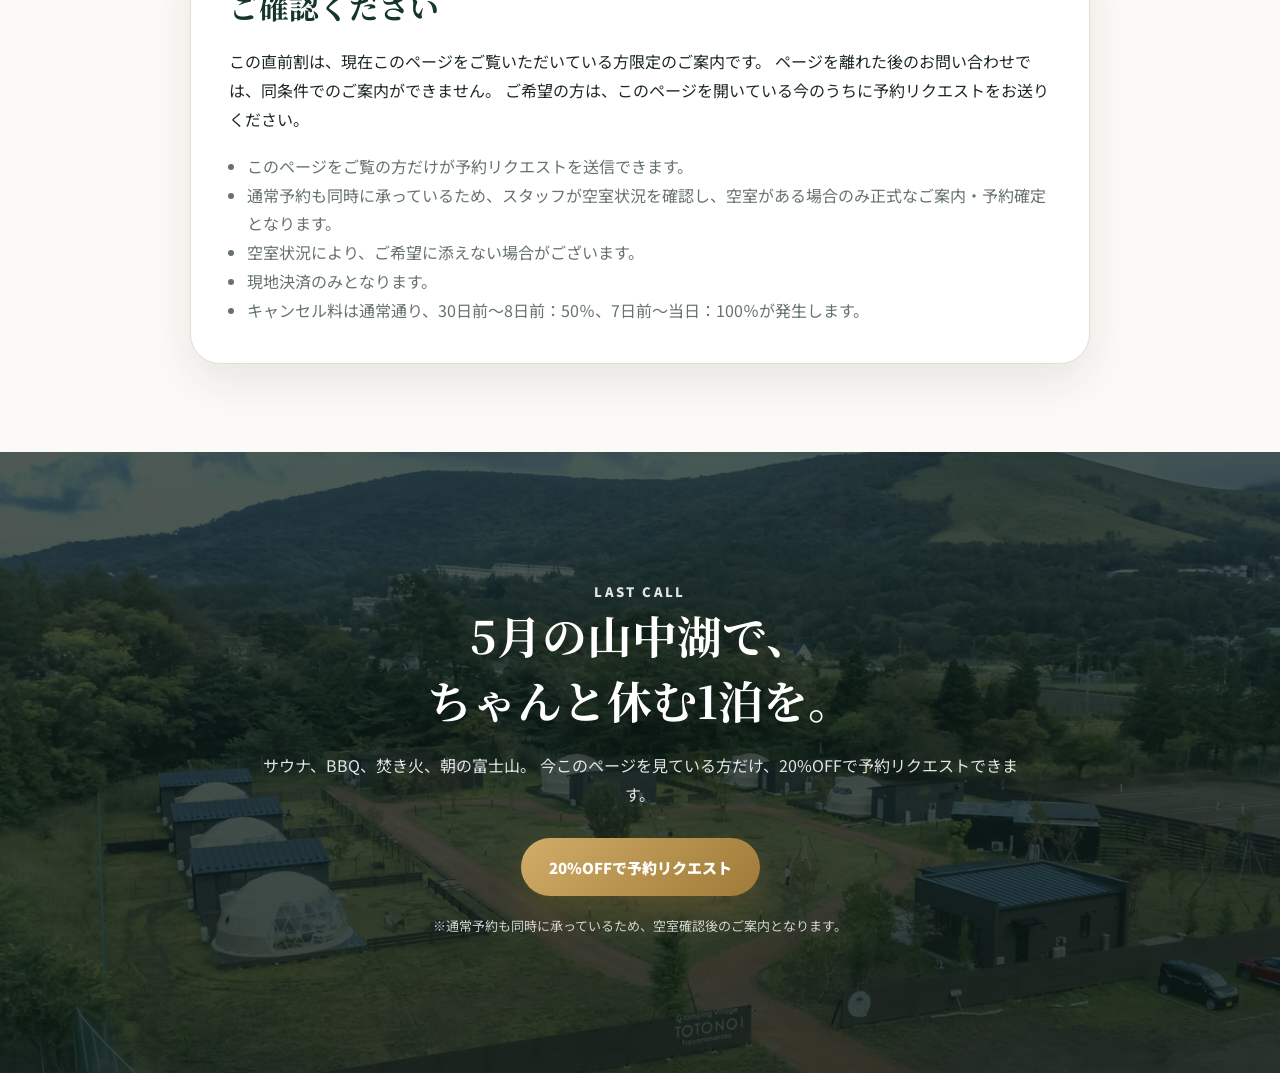
==== commit 07298095: "Update index.html" ====
--- a/index.html
+++ b/index.html
@@ -3,642 +3,415 @@
 <head>
   <meta charset="UTF-8" />
   <meta name="viewport" content="width=device-width, initial-scale=1.0" />
-  <title>5月限定｜TOTONOI富士山中湖</title>
-  <style>
-    :root {
-      --green: #244334;
-      --green2: #315744;
-      --beige: #f5efe3;
-      --gold: #c8a65a;
-      --brown: #3b3026;
-      --white: #ffffff;
-      --shadow: 0 18px 45px rgba(0,0,0,0.16);
-    }
-
-    * {
-      box-sizing: border-box;
-    }
-
-    html {
-      scroll-behavior: smooth;
-    }
-
-    body {
-      margin: 0;
-      font-family: "Noto Sans JP", "Hiragino Sans", "Yu Gothic", sans-serif;
-      color: var(--brown);
-      background: var(--beige);
-      line-height: 1.75;
-      padding-bottom: 88px;
-    }
-
-    a {
-      color: inherit;
-      text-decoration: none;
-    }
-
-    img {
-      max-width: 100%;
-      display: block;
-    }
-
-    .hero {
-      min-height: 100svh;
-      position: relative;
-      color: #fff;
-      background:
-        linear-gradient(rgba(0,0,0,0.45), rgba(0,0,0,0.35)),
-        url("https://uematsutotonoi.github.io/totonoi-may-lp/images/hero.jpg") center/cover no-repeat;
-      display: flex;
-      flex-direction: column;
-      justify-content: space-between;
-      padding: 22px 20px 48px;
-      overflow: hidden;
-    }
-
-    .hero::after {
-      content: "";
-      position: absolute;
-      inset: auto 0 0 0;
-      height: 32%;
-      background: linear-gradient(transparent, rgba(245,239,227,1));
-      pointer-events: none;
-    }
-
-    .header {
-      position: relative;
-      z-index: 2;
-      display: flex;
-      align-items: center;
-      justify-content: space-between;
-    }
-
-    .logo {
-      color: #fff;
-      font-size: 13px;
-      letter-spacing: 0.18em;
-      font-weight: 800;
-      line-height: 1.2;
-      text-shadow: 0 2px 12px rgba(0,0,0,0.35);
-    }
-
-    .header-badge {
-      border: 1px solid rgba(255,255,255,0.8);
-      border-radius: 999px;
-      padding: 8px 13px;
-      font-size: 12px;
-      font-weight: 700;
-      backdrop-filter: blur(8px);
-      background: rgba(255,255,255,0.12);
-    }
-
-    .hero-content {
-      position: relative;
-      z-index: 2;
-      max-width: 760px;
-      margin: auto auto 20px;
-      text-align: center;
-    }
-
-    .label {
-      display: inline-flex;
-      align-items: center;
-      gap: 8px;
-      background: rgba(255,255,255,0.92);
-      color: var(--green);
-      border-radius: 999px;
-      padding: 9px 15px;
-      font-size: 13px;
-      font-weight: 800;
-      margin-bottom: 18px;
-      box-shadow: 0 10px 24px rgba(0,0,0,0.14);
-    }
-
-    .hero h1 {
-      margin: 0;
-      font-size: clamp(32px, 8vw, 72px);
-      line-height: 1.08;
-      letter-spacing: 0.03em;
-      font-weight: 900;
-      text-shadow: 0 4px 22px rgba(0,0,0,0.38);
-    }
-
-    .hero h1 span {
-      display: block;
-      font-size: 0.58em;
-      margin-top: 10px;
-      letter-spacing: 0.12em;
-    }
-
-    .hero-lead {
-      margin: 24px auto 0;
-      font-size: clamp(15px, 3.8vw, 20px);
-      font-weight: 700;
-      max-width: 650px;
-      text-shadow: 0 3px 16px rgba(0,0,0,0.48);
-    }
-
-    .price-box {
-      margin: 28px auto 0;
-      width: min(100%, 540px);
-      background: rgba(255,255,255,0.92);
-      color: var(--green);
-      border-radius: 24px;
-      padding: 22px 18px;
-      box-shadow: var(--shadow);
-    }
-
-    .price-sub {
-      font-size: 13px;
-      font-weight: 800;
-      color: var(--brown);
-      margin-bottom: 4px;
-    }
-
-    .price-main {
-      font-size: clamp(34px, 10vw, 58px);
-      font-weight: 950;
-      line-height: 1;
-      letter-spacing: -0.04em;
-    }
-
-    .price-main small {
-      font-size: 18px;
-      letter-spacing: 0;
-    }
-
-    .price-note {
-      margin-top: 8px;
-      font-size: 13px;
-      font-weight: 700;
-      color: #6a5a43;
-    }
-
-    .cta {
-      display: inline-flex;
-      align-items: center;
-      justify-content: center;
-      margin-top: 26px;
-      min-height: 56px;
-      padding: 0 28px;
-      border-radius: 999px;
-      background: linear-gradient(135deg, #d9ba64, #b98b2f);
-      color: #fff;
-      font-weight: 900;
-      font-size: 16px;
-      box-shadow: 0 16px 32px rgba(0,0,0,0.28);
-    }
-
-    section {
-      padding: 64px 20px;
-    }
-
-    .container {
-      max-width: 1060px;
-      margin: 0 auto;
-    }
-
-    .section-title {
-      text-align: center;
-      margin-bottom: 34px;
-    }
-
-    .section-title .en {
-      color: var(--gold);
-      font-size: 12px;
-      font-weight: 900;
-      letter-spacing: 0.22em;
-      margin-bottom: 6px;
-    }
-
-    .section-title h2 {
-      margin: 0;
-      font-size: clamp(25px, 6vw, 42px);
-      line-height: 1.28;
-      color: var(--green);
-      letter-spacing: 0.03em;
-    }
-
-    .section-title p {
-      margin: 14px auto 0;
-      max-width: 720px;
-      font-size: 15px;
-      color: #6a5a43;
-    }
-
-    .cards {
-      display: grid;
-      grid-template-columns: repeat(3, 1fr);
-      gap: 18px;
-    }
-
-    .card {
-      background: #fff;
-      border-radius: 24px;
-      padding: 24px 20px;
-      box-shadow: 0 12px 30px rgba(0,0,0,0.08);
-    }
-
-    .card .num {
-      width: 42px;
-      height: 42px;
-      border-radius: 50%;
-      display: grid;
-      place-items: center;
-      background: var(--green);
-      color: #fff;
-      font-weight: 900;
-      margin-bottom: 14px;
-    }
-
-    .card h3 {
-      margin: 0 0 10px;
-      color: var(--green);
-      font-size: 19px;
-      line-height: 1.4;
-    }
-
-    .card p {
-      margin: 0;
-      font-size: 14px;
-      color: #5d5144;
-    }
-
-    .plan {
-      background: #fff;
-    }
-
-    .plan-box {
-      background: linear-gradient(180deg, #fff, #fbf6ea);
-      border: 1px solid rgba(200,166,90,0.35);
-      border-radius: 30px;
-      padding: 28px;
-      box-shadow: var(--shadow);
-    }
-
-    .plan-grid {
-      display: grid;
-      grid-template-columns: 1.1fr 0.9fr;
-      gap: 28px;
-      align-items: center;
-    }
-
-    .plan-image {
-      border-radius: 26px;
-      overflow: hidden;
-      min-height: 360px;
-      background:
-        linear-gradient(rgba(0,0,0,0.1), rgba(0,0,0,0.1)),
-        url("https://uematsutotonoi.github.io/totonoi-may-lp/images/bbq.jpg") center/cover no-repeat;
-    }
-
-    .plan-detail h3 {
-      margin: 0 0 12px;
-      color: var(--green);
-      font-size: clamp(24px, 5vw, 36px);
-      line-height: 1.32;
-    }
-
-    .plan-detail p {
-      margin: 0 0 18px;
-      color: #5f5143;
-    }
-
-    .included {
-      display: grid;
-      gap: 10px;
-      margin: 20px 0;
-    }
-
-    .included div {
-      background: #f3ead8;
-      border-radius: 14px;
-      padding: 12px 14px;
-      font-weight: 800;
-      color: var(--green);
-      font-size: 14px;
-    }
-
-    .option {
-      background: #fff7e2;
-      border: 1px solid rgba(200,166,90,0.45);
-      border-radius: 18px;
-      padding: 14px;
-      font-size: 14px;
-      font-weight: 800;
-    }
-
-    .schedule {
-      background: var(--green);
-      color: #fff;
-    }
-
-    .schedule .section-title h2,
-    .schedule .section-title p {
-      color: #fff;
-    }
-
-    .timeline {
-      max-width: 760px;
-      margin: 0 auto;
-      display: grid;
-      gap: 14px;
-    }
-
-    .time-item {
-      display: grid;
-      grid-template-columns: 92px 1fr;
-      gap: 14px;
-      background: rgba(255,255,255,0.1);
-      border: 1px solid rgba(255,255,255,0.18);
-      border-radius: 18px;
-      padding: 16px;
-    }
-
-    .time {
-      color: #f1d28a;
-      font-weight: 900;
-    }
-
-    .time-text {
-      font-weight: 700;
-    }
-
-    .note-section {
-      background: #f5efe3;
-    }
-
-    .note-box {
-      background: #fff;
-      border-radius: 24px;
-      padding: 24px;
-      box-shadow: 0 12px 28px rgba(0,0,0,0.08);
-    }
-
-    .note-box ul {
-      margin: 0;
-      padding-left: 1.2em;
-    }
-
-    .note-box li {
-      margin: 10px 0;
-      font-size: 14px;
-    }
-
-    .final-cta {
-      text-align: center;
-      background:
-        linear-gradient(rgba(36,67,52,0.86), rgba(36,67,52,0.86)),
-        url("https://uematsutotonoi.github.io/totonoi-may-lp/images/hero.jpg") center/cover no-repeat;
-      color: #fff;
-    }
-
-    .final-cta h2 {
-      margin: 0 0 14px;
-      font-size: clamp(26px, 6vw, 42px);
-      line-height: 1.35;
-    }
-
-    .final-cta p {
-      max-width: 700px;
-      margin: 0 auto 22px;
-      color: rgba(255,255,255,0.9);
-    }
-
-    .fixed-cta {
-      position: fixed;
-      left: 12px;
-      right: 12px;
-      bottom: 12px;
-      z-index: 999;
-      display: flex;
-      align-items: center;
-      justify-content: center;
-      min-height: 58px;
-      border-radius: 999px;
-      background: linear-gradient(135deg, #d9ba64, #b98b2f);
-      color: #fff;
-      font-weight: 900;
-      font-size: 15px;
-      box-shadow: 0 12px 34px rgba(0,0,0,0.28);
-    }
-
-    @media (max-width: 840px) {
-      .cards {
-        grid-template-columns: 1fr;
-      }
-
-      .plan-grid {
-        grid-template-columns: 1fr;
-      }
-
-      .plan-image {
-        min-height: 250px;
-      }
-    }
-
-    @media (max-width: 560px) {
-      .hero {
-        padding: 18px 16px 42px;
-      }
-
-      .logo {
-        font-size: 11px;
-        letter-spacing: 0.12em;
-      }
-
-      .header-badge {
-        font-size: 11px;
-        padding: 7px 10px;
-      }
-
-      section {
-        padding: 52px 16px;
-      }
-
-      .price-box {
-        border-radius: 20px;
-        padding: 20px 14px;
-      }
-
-      .plan-box {
-        padding: 18px;
-        border-radius: 24px;
-      }
-
-      .time-item {
-        grid-template-columns: 76px 1fr;
-        gap: 10px;
-        padding: 14px;
-      }
-
-      .fixed-cta {
-        font-size: 14px;
-      }
-    }
-  </style>
+
+  <title>5月限定直前割｜TOTONOI富士山中湖</title>
+  <meta name="description" content="GW明けの静かな山中湖で、富士山とサウナにととのう。TOTONOI富士山中湖の5月限定直前割。土曜日以外20%OFF。" />
+
+  <link rel="preconnect" href="https://fonts.googleapis.com" />
+  <link rel="preconnect" href="https://fonts.gstatic.com" crossorigin />
+  <link href="https://fonts.googleapis.com/css2?family=Noto+Sans+JP:wght@400;500;700;800;900&family=Noto+Serif+JP:wght@500;700;900&display=swap" rel="stylesheet" />
+
+  <link rel="stylesheet" href="style.css" />
 </head>
+
 <body>
-
-  <main class="hero">
-    <header class="header">
-      <div class="logo">TOTONOI<br>FUJI YAMANAKAKO</div>
-      <div class="header-badge">5月限定プラン</div>
+  <div class="lp-wrapper">
+
+    <header class="site-header">
+      <div class="container header-inner">
+        <a href="index.html" class="brand">
+          <span class="brand-village">Glamping Village</span>
+          <span class="brand-main">TOTONOI</span>
+          <span class="brand-sub">Fujiyamanakako</span>
+        </a>
+
+        <nav class="header-nav">
+          <a href="#experience">過ごし方</a>
+          <a href="#rooms">お部屋・サウナ</a>
+          <a href="#discount">20%OFF</a>
+          <a href="request.html" class="nav-cta">予約リクエスト</a>
+        </nav>
+      </div>
     </header>
 
-    <div class="hero-content">
-      <div class="label">このページ限定で予約リクエスト受付中</div>
-      <h1>
-        富士山のふもとで<br>
-        春のグランピング
-        <span>BBQ・サウナ・焚き火体験</span>
-      </h1>
-
-      <p class="hero-lead">
-        5月だけの特別価格で、家族・友人・カップル旅行をもっと気軽に。
-      </p>
-
-      <div class="price-box">
-        <div class="price-sub">5月限定 特別価格</div>
-        <div class="price-main">19,800<small>円〜</small></div>
-        <div class="price-note">税込／日程・人数により料金は変動します</div>
-      </div>
-
-      <a href="request.html" class="cta">予約リクエストを送信する</a>
+    <main>
+
+      <section class="hero">
+        <div class="hero-bg"></div>
+        <div class="hero-shade"></div>
+
+        <div class="container hero-inner">
+          <div class="hero-copy">
+            <p class="eyebrow">MAY LIMITED / THIS PAGE ONLY</p>
+
+            <h1>
+              GW明けの山中湖で、<br />
+              富士山とサウナに逃げる。<br />
+              <span class="hero-discount-text">今だけ20%OFF</span>
+            </h1>
+
+            <p class="hero-lead">
+              人混みが落ち着いた5月だけ。<br />
+              貸切サウナ、BBQ、焚き火、富士山ビューのグランピングを
+              このページ限定で20%OFF。
+            </p>
+
+            <div class="hero-actions">
+              <a href="request.html" class="btn btn-primary">
+                20%OFFで予約リクエスト
+              </a>
+              <a href="#experience" class="btn btn-glass">
+                どんな旅になるか見る
+              </a>
+            </div>
+
+            <p class="micro-copy">
+              ※このページをご覧の方だけが予約リクエストを送信できます。通常予約も同時に承っているため、スタッフが空室状況を確認後、空室がある場合のみ予約確定のご案内をいたします。
+            </p>
+          </div>
+
+          <div class="hero-card">
+            <p class="hero-card-label">直前だからこその特別案内</p>
+            <div class="discount-big">
+              <span>20</span>%OFF
+            </div>
+            <p class="hero-card-text">
+              5月宿泊・土曜日以外限定<br />
+              表示金額の総額から20%OFF
+            </p>
+            <div class="discount-mini-note">
+              このページをご覧の方限定。<br />
+              ページを離れた後は同条件でのご案内ができません。
+            </div>
+          </div>
+        </div>
+      </section>
+
+      <section class="quick">
+        <div class="container quick-grid">
+          <div class="quick-item">
+            <span>01</span>
+            <strong>このページ限定</strong>
+            <p>通常予約ではなく、今このページをご覧の方だけのご案内です。</p>
+          </div>
+
+          <div class="quick-item">
+            <span>02</span>
+            <strong>土曜日以外20%OFF</strong>
+            <p>5月の対象日程は、宿泊総額から20%OFFでご案内します。</p>
+          </div>
+
+          <div class="quick-item">
+            <span>03</span>
+            <strong>予約リクエスト制</strong>
+            <p>このページをご覧の方だけが送信できる予約リクエストです。通常予約も同時に承っているため、空室確認後のご案内となります。</p>
+          </div>
+        </div>
+      </section>
+
+      <section class="section intro">
+        <div class="container intro-grid">
+          <div class="intro-copy">
+            <p class="section-kicker">WHY MAY?</p>
+            <h2>
+              混雑が落ち着いた5月は、<br />
+              “ちゃんと休む旅”にちょうどいい。
+            </h2>
+            <p>
+              GWの賑わいがひと段落した山中湖。
+              富士山を眺めて、サウナでととのって、夜はBBQと焚き火。
+              遠くまで行かなくても、1泊でしっかりリセットできる時間を過ごせます。
+            </p>
+          </div>
+
+          <div class="intro-photo">
+            <img src="images/fuji-firepit.webp" alt="富士山と焚き火" />
+          </div>
+        </div>
+      </section>
+
+      <section class="section recommend">
+        <div class="container">
+          <div class="section-head">
+            <p class="section-kicker">FOR YOU</p>
+            <h2>こんな方におすすめです</h2>
+          </div>
+
+          <div class="recommend-grid">
+            <div class="recommend-card">GWは混んでいて旅行を避けた方</div>
+            <div class="recommend-card">5月中に近場でリフレッシュしたい方</div>
+            <div class="recommend-card">富士山を見ながらサウナに入りたい方</div>
+            <div class="recommend-card">ホテルより少し特別な体験をしたい方</div>
+            <div class="recommend-card">カップル・友人と写真に残る旅をしたい方</div>
+            <div class="recommend-card">愛犬と泊まれる場所を探している方</div>
+          </div>
+        </div>
+      </section>
+
+      <section class="section experience" id="experience">
+        <div class="container">
+          <div class="section-head white">
+            <p class="section-kicker">1 NIGHT STORY</p>
+            <h2>5月のTOTONOIで過ごす、1泊2日</h2>
+            <p>
+              サウナだけじゃなく、4月から新スタートした無料体験も楽しめる特別な滞在イメージです。
+            </p>
+          </div>
+
+          <div class="story-timeline">
+            <div class="story-item">
+              <div class="story-time">15:00</div>
+              <div>
+                <h3>チェックイン</h3>
+                <p>富士山を眺めながら、まずはお部屋でひと息。荷物を置いて、ゆっくり滞在スタート。</p>
+              </div>
+            </div>
+
+            <div class="story-item">
+              <div class="story-time">15:30</div>
+              <div>
+                <h3>マシュマロ作り・飯盒炊飯体験</h3>
+                <p>
+                  4月から新スタートした無料体験オプションです。マシュマロ作り体験や飯盒炊飯体験を、この機会にぜひお試しください。<br />
+                  ※マシュマロ・飯盒炊飯ともに、稼働状況により開催できない場合がございます。無料体験のため、出来上がるものは1組単位となり、追加はできません。
+                </p>
+              </div>
+            </div>
+
+            <div class="story-item">
+              <div class="story-time">17:30</div>
+              <div>
+                <h3>貸切サウナ</h3>
+                <p>誰にも気をつかわず、自分たちのペースで楽しめる貸切サウナ。外気浴までゆっくりお過ごしください。</p>
+              </div>
+            </div>
+
+            <div class="story-item">
+              <div class="story-time">19:00</div>
+              <div>
+                <h3>夕食</h3>
+                <p>グランピングBBQや素泊まりスタイルなど、旅のスタイルに合わせて夕食時間をお楽しみください。</p>
+              </div>
+            </div>
+
+            <div class="story-item">
+              <div class="story-time">20:00</div>
+              <div>
+                <h3>焚き火・マシュマロ・花火</h3>
+                <p>焚き火をしながら、作ったマシュマロを焼いてみましょう。花火も一緒に楽しめる、夜のグランピング時間です。</p>
+              </div>
+            </div>
+
+            <div class="story-item">
+              <div class="story-time">21:30</div>
+              <div>
+                <h3>終了後はお部屋でゆっくり</h3>
+                <p>体験後はお部屋でのんびり。自然の中で過ごした余韻を感じながら、ゆっくりお休みください。</p>
+              </div>
+            </div>
+          </div>
+        </div>
+      </section>
+
+      <section class="section gallery-section">
+        <div class="container">
+          <div class="section-head">
+            <p class="section-kicker">SCENE</p>
+            <h2>サウナ、BBQ、焚き火、富士山。<br />1泊で全部楽しむ。</h2>
+          </div>
+
+          <div class="masonry">
+            <div class="masonry-card large">
+              <img src="images/sauna.webp" alt="貸切サウナ" />
+              <div>
+                <span>SAUNA</span>
+                <h3>貸切サウナで“ととのう”</h3>
+              </div>
+            </div>
+
+            <div class="masonry-card">
+              <img src="images/bbq.webp" alt="BBQ" />
+              <div>
+                <span>BBQ</span>
+                <h3>自然の中で楽しむ夕食</h3>
+              </div>
+            </div>
+
+            <div class="masonry-card">
+              <img src="images/room.webp" alt="客室" />
+              <div>
+                <span>ROOM</span>
+                <h3>快適に泊まれるグランピング</h3>
+              </div>
+            </div>
+
+            <div class="masonry-card wide">
+              <img src="images/dog.webp" alt="愛犬同伴" />
+              <div>
+                <span>DOG FRIENDLY</span>
+                <h3>愛犬と一緒に過ごせるお部屋も</h3>
+              </div>
+            </div>
+          </div>
+        </div>
+      </section>
+
+      <section class="section rooms" id="rooms">
+        <div class="container">
+          <div class="section-head">
+            <p class="section-kicker">ROOM & SAUNA</p>
+            <h2>お部屋・サウナの詳細</h2>
+            <p>どのお部屋が合うか、どのサウナにするか。気になる方は公式ページもあわせてご確認ください。</p>
+          </div>
+
+          <div class="detail-grid">
+            <article class="detail-card">
+              <img src="images/room.webp" alt="お部屋" />
+              <div class="detail-body">
+                <p>ROOM</p>
+                <h3>人数や旅のスタイルに合わせて選べる客室</h3>
+                <ul>
+                  <li>シングルドーム</li>
+                  <li>ドッグランドーム</li>
+                  <li>コネクトドーム</li>
+                  <li>ドッグコテージ</li>
+                </ul>
+                <a href="https://www.yamanashi-sauna-glamping.com/room/" target="_blank" rel="noopener noreferrer">
+                  お部屋紹介ページを見る
+                </a>
+              </div>
+            </article>
+
+            <article class="detail-card">
+              <img src="images/sauna.webp" alt="サウナ" />
+              <div class="detail-body">
+                <p>SAUNA</p>
+                <h3>2種類の貸切サウナで、90分のととのい体験</h3>
+                <ul>
+                  <li>イグルーサウナ</li>
+                  <li>ASEMAサウナ</li>
+                  <li>15:30〜 / 17:30〜 / 19:30〜</li>
+                  <li>1枠 5,000円</li>
+                </ul>
+                <a href="https://www.yamanashi-sauna-glamping.com/sauna/" target="_blank" rel="noopener noreferrer">
+                  サウナ紹介ページを見る
+                </a>
+              </div>
+            </article>
+          </div>
+        </div>
+      </section>
+
+      <section class="section discount" id="discount">
+        <div class="container discount-grid">
+          <div>
+            <p class="section-kicker">SPECIAL OFFER</p>
+            <h2>このページ限定で、<br />最終総額から20%OFF。</h2>
+            <p>
+              宿泊料金・食事・サウナ・オプションなど、フォーム内の表示金額はすべて定価です。
+              対象条件に当てはまる場合、最終的なご請求総額より20%OFFでご案内します。
+            </p>
+          </div>
+
+          <div class="discount-panel">
+            <div class="discount-number">
+              <span>20</span>%OFF
+            </div>
+            <ul>
+              <li>対象：5月のご宿泊</li>
+              <li>対象日：土曜日以外</li>
+              <li>形式：予約リクエスト制</li>
+              <li>条件：このページをご覧の方限定</li>
+            </ul>
+          </div>
+        </div>
+      </section>
+
+      <section class="section flow">
+        <div class="container">
+          <div class="section-head">
+            <p class="section-kicker">HOW TO REQUEST</p>
+            <h2>このページをご覧の方だけが送信できる、限定予約リクエストです。</h2>
+          </div>
+
+          <div class="flow-grid">
+            <div class="flow-card">
+              <span>STEP 01</span>
+              <h3>フォーム送信</h3>
+              <p>日程・人数・食事・サウナなど、ご希望内容を入力してください。</p>
+            </div>
+
+            <div class="flow-card">
+              <span>STEP 02</span>
+              <h3>スタッフ確認</h3>
+              <p>入力内容と空室状況、キャンペーン対象日かを確認します。</p>
+            </div>
+
+            <div class="flow-card">
+              <span>STEP 03</span>
+              <h3>空室があればご案内</h3>
+              <p>20%OFF適用後の内容をスタッフよりご案内します。</p>
+            </div>
+
+            <div class="flow-card">
+              <span>STEP 04</span>
+              <h3>正式予約</h3>
+              <p>内容をご確認いただいた後、正式なご予約となります。</p>
+            </div>
+          </div>
+        </div>
+      </section>
+
+      <section class="section caution">
+        <div class="container">
+          <div class="caution-box">
+            <h2>ご確認ください</h2>
+            <p>
+              この直前割は、現在このページをご覧いただいている方限定のご案内です。
+              ページを離れた後のお問い合わせでは、同条件でのご案内ができません。
+              ご希望の方は、このページを開いている今のうちに予約リクエストをお送りください。
+            </p>
+
+            <ul>
+              <li>このページをご覧の方だけが予約リクエストを送信できます。</li>
+              <li>通常予約も同時に承っているため、スタッフが空室状況を確認し、空室がある場合のみ正式なご案内・予約確定となります。</li>
+              <li>空室状況により、ご希望に添えない場合がございます。</li>
+              <li>現地決済のみとなります。</li>
+              <li>キャンセル料は通常通り、30日前〜8日前：50％、7日前〜当日：100％が発生します。</li>
+            </ul>
+          </div>
+        </div>
+      </section>
+
+      <section class="final">
+        <div class="final-bg"></div>
+        <div class="container final-inner">
+          <p class="section-kicker">LAST CALL</p>
+          <h2>5月の山中湖で、<br />ちゃんと休む1泊を。</h2>
+          <p>
+            サウナ、BBQ、焚き火、朝の富士山。
+            今このページを見ている方だけ、20%OFFで予約リクエストできます。
+          </p>
+
+          <a href="request.html" class="btn btn-primary">
+            20%OFFで予約リクエスト
+          </a>
+
+          <p class="micro-copy light">
+            ※通常予約も同時に承っているため、空室確認後のご案内となります。
+          </p>
+        </div>
+      </section>
+
+    </main>
+
+    <div class="sticky-cta">
+      <a href="request.html">
+        <span>このページ限定</span>
+        20%OFFで予約リクエスト
+      </a>
     </div>
-  </main>
-
-  <section>
-    <div class="container">
-      <div class="section-title">
-        <div class="en">LIMITED PLAN</div>
-        <h2>5月だけの特別な過ごし方</h2>
-        <p>
-          自然の中でゆっくり過ごしながら、BBQ、サウナ、焚き火、マシュマロ体験まで楽しめる限定プランです。
-        </p>
-      </div>
-
-      <div class="cards">
-        <div class="card">
-          <div class="num">1</div>
-          <h3>手ぶらでBBQ</h3>
-          <p>夕食はBBQスタイル。自然に囲まれながら、非日常の食事時間をお楽しみいただけます。</p>
-        </div>
-
-        <div class="card">
-          <div class="num">2</div>
-          <h3>富士山麓で外気浴</h3>
-          <p>サウナ後の外気浴は格別。山中湖エリアならではの澄んだ空気で心も身体も整います。</p>
-        </div>
-
-        <div class="card">
-          <div class="num">3</div>
-          <h3>焚き火とマシュマロ</h3>
-          <p>夕方から夜にかけて、焚き火を囲むゆったりとした時間をお過ごしください。</p>
-        </div>
-      </div>
-    </div>
-  </section>
-
-  <section class="plan">
-    <div class="container">
-      <div class="plan-box">
-        <div class="plan-grid">
-          <div class="plan-image"></div>
-
-          <div class="plan-detail">
-            <h3>このページを見た方限定の予約リクエスト</h3>
-            <p>
-              こちらのページから、5月限定プランの予約リクエストを送信できます。
-              通常予約も同時に承っているため、空室確認後に予約確定となります。
-            </p>
-
-            <div class="included">
-              <div>夕食BBQセット付き</div>
-              <div>朝食付き</div>
-              <div>マシュマロ作り体験付き</div>
-              <div>サウナ体験可能</div>
-            </div>
-
-            <div class="option">
-              オプション：ガスコンロレンタル 追加 3,850円
-            </div>
-
-            <a href="request.html" class="cta">空室リクエストへ進む</a>
-          </div>
-        </div>
-      </div>
-    </div>
-  </section>
-
-  <section class="schedule">
-    <div class="container">
-      <div class="section-title">
-        <div class="en">SCHEDULE</div>
-        <h2>おすすめの過ごし方</h2>
-        <p>チェックイン後は、自然の中でゆっくりと非日常をお楽しみください。</p>
-      </div>
-
-      <div class="timeline">
-        <div class="time-item">
-          <div class="time">15:00</div>
-          <div class="time-text">チェックイン</div>
-        </div>
-        <div class="time-item">
-          <div class="time">15:30</div>
-          <div class="time-text">マシュマロ作り体験・施設内でゆっくり散策</div>
-        </div>
-        <div class="time-item">
-          <div class="time">17:00</div>
-          <div class="time-text">サウナ・外気浴でリラックス</div>
-        </div>
-        <div class="time-item">
-          <div class="time">18:30</div>
-          <div class="time-text">夕食BBQ</div>
-        </div>
-        <div class="time-item">
-          <div class="time">20:00</div>
-          <div class="time-text">焚き火を囲んで夜の時間を満喫</div>
-        </div>
-        <div class="time-item">
-          <div class="time">翌朝</div>
-          <div class="time-text">朝食後、自然を感じながらチェックアウトまでゆっくり</div>
-        </div>
-      </div>
-    </div>
-  </section>
-
-  <section class="note-section">
-    <div class="container">
-      <div class="section-title">
-        <div class="en">IMPORTANT</div>
-        <h2>ご予約前のご案内</h2>
-      </div>
-
-      <div class="note-box">
-        <ul>
-          <li>このページから送信できるのは予約リクエストです。送信時点では予約確定ではありません。</li>
-          <li>通常予約も同時に承っているため、空室状況を確認後、担当者よりご連絡いたします。</li>
-          <li>日程・人数・客室タイプにより料金が変動する場合があります。</li>
-          <li>ガスコンロレンタルをご希望の場合は、追加料金3,850円が発生します。</li>
-          <li>天候や施設状況により、一部体験内容が変更となる場合があります。</li>
-        </ul>
-      </div>
-    </div>
-  </section>
-
-  <section class="final-cta">
-    <div class="container">
-      <h2>5月だけの特別なグランピング体験を。</h2>
-      <p>
-        このページをご覧いただいた方限定で、予約リクエストを受け付けています。
-        空室確認後、担当者よりご連絡いたします。
-      </p>
-      <a href="request.html" class="cta">予約リクエストを送信する</a>
-    </div>
-  </section>
-
-  <a href="request.html" class="fixed-cta">予約リクエストを送信する</a>
-
+
+  </div>
 </body>
 </html>
--- a/style.css
+++ b/style.css
@@ -0,0 +1,1408 @@
+:root {
+  --green: #16352b;
+  --green-deep: #0b2019;
+  --green-soft: #25473b;
+  --gold: #b99858;
+  --gold-dark: #9f7a38;
+  --gold-light: #ead5a4;
+  --cream: #f7f2e9;
+  --cream-2: #fcfaf6;
+  --white: #ffffff;
+  --text: #1d2923;
+  --muted: #66736d;
+  --border: #e6ddcf;
+  --shadow: 0 18px 45px rgba(20, 35, 28, 0.09);
+  --radius-xl: 30px;
+  --radius-lg: 24px;
+  --radius-md: 18px;
+}
+
+* {
+  box-sizing: border-box;
+}
+
+html {
+  scroll-behavior: smooth;
+  overflow-x: hidden;
+}
+
+body {
+  margin: 0;
+  font-family: "Noto Sans JP", sans-serif;
+  color: var(--text);
+  background: var(--cream);
+  line-height: 1.8;
+  overflow-x: hidden;
+}
+
+img {
+  width: 100%;
+  max-width: 100%;
+  display: block;
+  object-fit: cover;
+}
+
+a {
+  color: inherit;
+  text-decoration: none;
+}
+
+.lp-wrapper {
+  overflow-x: hidden;
+  background: var(--cream);
+}
+
+.container {
+  width: min(1120px, calc(100% - 48px));
+  margin: 0 auto;
+}
+
+/* ===== Header ===== */
+
+.site-header {
+  position: absolute;
+  top: 0;
+  left: 0;
+  width: 100%;
+  z-index: 20;
+  padding: 22px 0;
+}
+
+.header-inner {
+  display: flex;
+  align-items: center;
+  justify-content: space-between;
+}
+
+.brand {
+  color: #fff;
+  display: inline-flex;
+  flex-direction: column;
+  line-height: 1;
+  letter-spacing: 0.08em;
+}
+
+.brand-village {
+  font-size: 13px;
+  font-weight: 400;
+  letter-spacing: 0.08em;
+  opacity: 0.9;
+  margin-bottom: 8px;
+}
+
+.brand-main {
+  font-size: 34px;
+  font-weight: 400;
+  letter-spacing: 0.18em;
+}
+
+.brand-sub {
+  font-size: 14px;
+  font-weight: 400;
+  letter-spacing: 0.1em;
+  opacity: 0.9;
+  margin-top: 8px;
+}
+
+.header-nav {
+  display: flex;
+  align-items: center;
+  gap: 22px;
+  color: #fff;
+  font-size: 14px;
+  font-weight: 700;
+}
+
+.nav-cta {
+  padding: 10px 18px;
+  border-radius: 999px;
+  background: rgba(255, 255, 255, 0.14);
+  border: 1px solid rgba(255, 255, 255, 0.28);
+  backdrop-filter: blur(8px);
+}
+
+/* ===== Hero ===== */
+
+.hero {
+  position: relative;
+  min-height: 780px;
+  display: flex;
+  align-items: center;
+  color: #fff;
+  background: var(--green-deep);
+}
+
+.hero-bg {
+  position: absolute;
+  inset: 0;
+  background: url("images/hero-night-fuji-dome.webp") center center / cover no-repeat;
+}
+
+.hero-shade {
+  position: absolute;
+  inset: 0;
+  background:
+    linear-gradient(90deg, rgba(9, 24, 18, 0.86) 0%, rgba(9, 24, 18, 0.66) 48%, rgba(9, 24, 18, 0.22) 100%),
+    linear-gradient(to bottom, rgba(0,0,0,0.08), rgba(0,0,0,0.32));
+}
+
+.hero-inner {
+  position: relative;
+  z-index: 2;
+  display: grid;
+  grid-template-columns: minmax(0, 1fr) 350px;
+  gap: 54px;
+  align-items: center;
+  padding: 138px 0 100px;
+}
+
+.hero-copy {
+  max-width: 720px;
+}
+
+.eyebrow,
+.section-kicker {
+  margin: 0 0 12px;
+  color: var(--gold-light);
+  font-size: 13px;
+  letter-spacing: 0.18em;
+  font-weight: 900;
+}
+
+.hero h1 {
+  margin: 0;
+  font-family: "Noto Serif JP", serif;
+  font-size: clamp(42px, 5.2vw, 70px);
+  line-height: 1.25;
+  letter-spacing: 0.015em;
+}
+
+.hero h1 .hero-discount-text {
+  display: inline-block;
+  margin-top: 10px;
+  color: #f5d18b;
+  font-size: 1.08em;
+}
+
+.hero-lead {
+  max-width: 650px;
+  margin: 26px 0 0;
+  font-size: 18px;
+  color: rgba(255,255,255,0.92);
+}
+
+.hero-actions {
+  display: flex;
+  flex-wrap: wrap;
+  gap: 14px;
+  margin-top: 34px;
+}
+
+.btn {
+  display: inline-flex;
+  align-items: center;
+  justify-content: center;
+  min-height: 58px;
+  padding: 0 28px;
+  border-radius: 999px;
+  font-size: 15px;
+  font-weight: 900;
+  transition: 0.25s ease;
+}
+
+.btn-primary {
+  background: linear-gradient(135deg, #d1ad68, #9f7a38);
+  color: #fff;
+  box-shadow: 0 16px 34px rgba(161, 124, 57, 0.32);
+}
+
+.btn-primary:hover {
+  transform: translateY(-2px);
+}
+
+.btn-glass {
+  background: rgba(255,255,255,0.1);
+  color: #fff;
+  border: 1px solid rgba(255,255,255,0.26);
+  backdrop-filter: blur(8px);
+}
+
+.micro-copy {
+  margin: 16px 0 0;
+  font-size: 13px;
+  color: rgba(255,255,255,0.78);
+}
+
+.micro-copy.light {
+  color: rgba(255,255,255,0.78);
+}
+
+.hero-card {
+  background: rgba(255,255,255,0.96);
+  color: var(--green);
+  border-radius: var(--radius-xl);
+  padding: 32px 30px;
+  box-shadow: 0 24px 70px rgba(0,0,0,0.22);
+  backdrop-filter: blur(10px);
+  border: 1px solid rgba(255,255,255,0.4);
+  position: relative;
+}
+
+.hero-card::before {
+  content: "このページ限定";
+  position: absolute;
+  top: -16px;
+  left: 24px;
+  background: linear-gradient(135deg, #d1ad68, #9f7a38);
+  color: #fff;
+  padding: 7px 14px;
+  border-radius: 999px;
+  font-size: 12px;
+  font-weight: 900;
+  letter-spacing: 0.08em;
+}
+
+.hero-card-label {
+  margin: 8px 0 8px;
+  color: var(--gold);
+  font-size: 13px;
+  font-weight: 900;
+  letter-spacing: 0.1em;
+}
+
+.discount-big {
+  font-family: "Noto Serif JP", serif;
+  line-height: 1;
+  color: var(--green);
+  margin-bottom: 16px;
+  font-size: 34px;
+  font-weight: 900;
+}
+
+.discount-big span {
+  font-size: 104px;
+  letter-spacing: -0.08em;
+}
+
+.hero-card-text {
+  margin: 0;
+  color: var(--muted);
+  font-weight: 800;
+}
+
+.discount-mini-note {
+  margin-top: 18px;
+  padding: 14px;
+  border-radius: 16px;
+  background: #f7f2e9;
+  color: var(--green);
+  font-size: 13px;
+  font-weight: 800;
+}
+
+/* ===== Quick ===== */
+
+.quick {
+  position: relative;
+  z-index: 4;
+  margin-top: -54px;
+}
+
+.quick-grid {
+  display: grid;
+  grid-template-columns: repeat(3, 1fr);
+  background: #fff;
+  border-radius: var(--radius-xl);
+  box-shadow: var(--shadow);
+  overflow: hidden;
+}
+
+.quick-item {
+  padding: 30px;
+  border-right: 1px solid var(--border);
+}
+
+.quick-item:last-child {
+  border-right: none;
+}
+
+.quick-item span {
+  display: block;
+  color: var(--gold);
+  font-weight: 900;
+  letter-spacing: 0.14em;
+  font-size: 12px;
+  margin-bottom: 8px;
+}
+
+.quick-item strong {
+  display: block;
+  color: var(--green);
+  font-size: 20px;
+  margin-bottom: 8px;
+}
+
+.quick-item p {
+  margin: 0;
+  color: var(--muted);
+  font-size: 14px;
+}
+
+/* ===== Sections ===== */
+
+.section {
+  padding: 88px 0;
+}
+
+.section-head {
+  max-width: 780px;
+  margin: 0 auto 42px;
+  text-align: center;
+}
+
+.section-head.white {
+  color: #fff;
+}
+
+.section-head h2,
+.intro-copy h2,
+.discount h2,
+.final h2 {
+  margin: 0;
+  font-family: "Noto Serif JP", serif;
+  font-size: clamp(30px, 3.5vw, 46px);
+  line-height: 1.45;
+  color: var(--green);
+}
+
+.section-head.white h2 {
+  color: #fff;
+}
+
+.section-head p,
+.intro-copy p,
+.discount p,
+.final p {
+  color: var(--muted);
+  margin: 18px 0 0;
+}
+
+.section-head.white p {
+  color: rgba(255,255,255,0.84);
+}
+
+/* ===== Intro ===== */
+
+.intro {
+  background: var(--cream);
+}
+
+.intro-grid {
+  display: grid;
+  grid-template-columns: 0.95fr 1.05fr;
+  gap: 48px;
+  align-items: center;
+}
+
+.intro-photo {
+  border-radius: var(--radius-xl);
+  overflow: hidden;
+  box-shadow: var(--shadow);
+}
+
+.intro-photo img {
+  height: 430px;
+}
+
+/* ===== Recommend ===== */
+
+.recommend {
+  background: var(--cream-2);
+}
+
+.recommend-grid {
+  display: grid;
+  grid-template-columns: repeat(3, 1fr);
+  gap: 18px;
+}
+
+.recommend-card {
+  background: #fff;
+  border: 1px solid var(--border);
+  border-radius: var(--radius-md);
+  padding: 22px;
+  color: var(--green);
+  font-weight: 900;
+  box-shadow: 0 12px 30px rgba(20, 35, 28, 0.05);
+}
+
+/* ===== Experience ===== */
+
+.experience {
+  background:
+    linear-gradient(180deg, rgba(13,35,28,0.94), rgba(13,35,28,0.96)),
+    url("images/garden.webp") center center / cover no-repeat;
+}
+
+.story-timeline {
+  max-width: 900px;
+  margin: 0 auto;
+  display: grid;
+  gap: 18px;
+}
+
+.story-item {
+  display: grid;
+  grid-template-columns: 115px minmax(0, 1fr);
+  gap: 22px;
+  background: rgba(255,255,255,0.08);
+  border: 1px solid rgba(255,255,255,0.12);
+  border-radius: var(--radius-lg);
+  padding: 24px;
+  color: #fff;
+}
+
+.story-time {
+  color: var(--gold-light);
+  font-family: "Noto Serif JP", serif;
+  font-size: 24px;
+  font-weight: 900;
+}
+
+.story-item h3 {
+  margin: 0 0 6px;
+  font-size: 21px;
+}
+
+.story-item p {
+  margin: 0;
+  color: rgba(255,255,255,0.82);
+}
+
+/* ===== Gallery ===== */
+
+.gallery-section {
+  background: var(--cream-2);
+}
+
+.masonry {
+  display: grid;
+  grid-template-columns: repeat(4, minmax(0, 1fr));
+  gap: 20px;
+}
+
+.masonry-card,
+.masonry-card.large,
+.masonry-card.wide {
+  position: relative;
+  border-radius: var(--radius-lg);
+  overflow: hidden;
+  box-shadow: var(--shadow);
+  background: #000;
+  height: 300px;
+  grid-row: auto;
+  grid-column: auto;
+}
+
+.masonry-card img {
+  height: 100%;
+  opacity: 0.84;
+  transition: 0.35s ease;
+}
+
+.masonry-card:hover img {
+  transform: scale(1.04);
+  opacity: 0.92;
+}
+
+.masonry-card div {
+  position: absolute;
+  left: 20px;
+  right: 20px;
+  bottom: 20px;
+  color: #fff;
+}
+
+.masonry-card span {
+  color: var(--gold-light);
+  font-size: 12px;
+  font-weight: 900;
+  letter-spacing: 0.14em;
+}
+
+.masonry-card h3 {
+  margin: 6px 0 0;
+  font-size: 20px;
+  line-height: 1.4;
+}
+
+/* ===== Detail ===== */
+
+.detail-grid {
+  display: grid;
+  grid-template-columns: repeat(2, minmax(0, 1fr));
+  gap: 24px;
+}
+
+.detail-card {
+  background: #fff;
+  border-radius: var(--radius-xl);
+  overflow: hidden;
+  box-shadow: var(--shadow);
+}
+
+.detail-card img {
+  height: 280px;
+}
+
+.detail-body {
+  padding: 30px;
+}
+
+.detail-body p {
+  margin: 0 0 8px;
+  color: var(--gold);
+  font-size: 12px;
+  letter-spacing: 0.14em;
+  font-weight: 900;
+}
+
+.detail-body h3 {
+  margin: 0 0 16px;
+  color: var(--green);
+  font-size: 23px;
+  line-height: 1.5;
+}
+
+.detail-body ul {
+  margin: 0 0 20px;
+  padding-left: 18px;
+  color: var(--muted);
+}
+
+.detail-body a {
+  color: var(--green);
+  font-weight: 900;
+  border-bottom: 1px solid var(--green);
+}
+
+/* ===== Discount ===== */
+
+.discount {
+  background: var(--green);
+  color: #fff;
+}
+
+.discount-grid {
+  display: grid;
+  grid-template-columns: minmax(0, 1fr) 410px;
+  gap: 48px;
+  align-items: center;
+}
+
+.discount h2 {
+  color: #fff;
+}
+
+.discount p {
+  color: rgba(255,255,255,0.84);
+}
+
+.discount-panel {
+  background: #fff;
+  color: var(--green);
+  border-radius: var(--radius-xl);
+  padding: 34px;
+  box-shadow: 0 22px 60px rgba(0,0,0,0.18);
+}
+
+.discount-number {
+  font-family: "Noto Serif JP", serif;
+  font-size: 38px;
+  font-weight: 900;
+  line-height: 1;
+  margin-bottom: 22px;
+  color: var(--green);
+}
+
+.discount-number span {
+  font-size: 104px;
+  letter-spacing: -0.08em;
+}
+
+.discount-panel ul {
+  margin: 0;
+  padding-left: 18px;
+  color: var(--muted);
+  font-weight: 700;
+}
+
+/* ===== Flow ===== */
+
+.flow-grid {
+  display: grid;
+  grid-template-columns: repeat(4, minmax(0, 1fr));
+  gap: 18px;
+}
+
+.flow-card {
+  background: #fff;
+  border-radius: var(--radius-lg);
+  padding: 26px;
+  box-shadow: var(--shadow);
+  min-height: 210px;
+}
+
+.flow-card span {
+  color: var(--gold);
+  font-size: 12px;
+  font-weight: 900;
+  letter-spacing: 0.12em;
+}
+
+.flow-card h3 {
+  margin: 10px 0 8px;
+  color: var(--green);
+  font-size: 20px;
+}
+
+.flow-card p {
+  margin: 0;
+  color: var(--muted);
+  font-size: 14px;
+}
+
+/* ===== Caution ===== */
+
+.caution {
+  background: var(--cream-2);
+}
+
+.caution-box {
+  max-width: 900px;
+  margin: 0 auto;
+  background: #fff;
+  border: 1px solid var(--border);
+  border-radius: var(--radius-xl);
+  padding: 38px;
+  box-shadow: var(--shadow);
+}
+
+.caution-box h2 {
+  margin: 0 0 14px;
+  font-family: "Noto Serif JP", serif;
+  color: var(--green);
+  font-size: 30px;
+}
+
+.caution-box p {
+  margin: 0 0 18px;
+  color: var(--text);
+}
+
+.caution-box ul {
+  margin: 0;
+  padding-left: 18px;
+  color: var(--muted);
+}
+
+/* ===== Final ===== */
+
+.final {
+  position: relative;
+  color: #fff;
+  padding: 110px 0 135px;
+  text-align: center;
+}
+
+.final-bg {
+  position: absolute;
+  inset: 0;
+  background:
+    linear-gradient(180deg, rgba(10,25,19,0.72), rgba(10,25,19,0.82)),
+    url("images/aerial.webp") center center / cover no-repeat;
+}
+
+.final-inner {
+  position: relative;
+  z-index: 2;
+  max-width: 760px;
+}
+
+.final h2 {
+  color: #fff;
+}
+
+.final p {
+  color: rgba(255,255,255,0.88);
+}
+
+.final .btn {
+  margin-top: 30px;
+}
+
+/* ===== Sticky CTA ===== */
+
+.sticky-cta {
+  position: fixed;
+  right: 26px;
+  bottom: 26px;
+  z-index: 999;
+}
+
+.sticky-cta a {
+  display: block;
+  min-width: 290px;
+  padding: 14px 22px;
+  border-radius: 999px;
+  text-align: center;
+  color: #fff;
+  font-weight: 900;
+  background: linear-gradient(135deg, #d1ad68, #9f7a38);
+  box-shadow: 0 18px 40px rgba(20, 35, 28, 0.24);
+}
+
+.sticky-cta span {
+  display: block;
+  font-size: 11px;
+  letter-spacing: 0.1em;
+  opacity: 0.88;
+}
+
+/* ===== Request page ===== */
+
+.request-page {
+  background: var(--cream);
+  min-height: 100vh;
+  padding-bottom: 90px;
+  overflow-x: hidden;
+}
+
+.request-hero {
+  padding: 105px 0 78px;
+  background:
+    linear-gradient(120deg, rgba(11,25,19,0.82), rgba(11,25,19,0.5)),
+    url("images/hero-night-fuji-dome.webp") center center / cover no-repeat;
+  color: #fff;
+  text-align: center;
+}
+
+.request-hero h1 {
+  margin: 0;
+  font-family: "Noto Serif JP", serif;
+  font-size: clamp(34px, 5vw, 56px);
+  line-height: 1.45;
+}
+
+.request-hero h1 span {
+  color: #f5d18b;
+}
+
+.request-hero p {
+  max-width: 760px;
+  margin: 18px auto 0;
+  color: rgba(255,255,255,0.9);
+}
+
+.request-wrap {
+  width: min(980px, calc(100% - 32px));
+  margin: -40px auto 0;
+  background: #fff;
+  border-radius: var(--radius-xl);
+  padding: 38px;
+  box-shadow: var(--shadow);
+  position: relative;
+  z-index: 2;
+  overflow: hidden;
+}
+
+.discount-note {
+  background: linear-gradient(135deg, var(--green), var(--green-soft));
+  color: #fff;
+  border-radius: 22px;
+  padding: 24px;
+  margin-bottom: 22px;
+}
+
+.discount-note strong {
+  color: var(--gold-light);
+  font-size: 19px;
+}
+
+.request-note {
+  background: var(--cream-2);
+  border: 1px solid var(--border);
+  border-radius: 22px;
+  padding: 22px;
+  margin-bottom: 28px;
+  font-size: 14px;
+}
+
+.request-note strong {
+  color: var(--green);
+}
+
+.request-form {
+  display: grid;
+  grid-template-columns: repeat(2, minmax(0, 1fr));
+  gap: 22px;
+}
+
+.form-section {
+  grid-column: 1 / -1;
+  padding: 28px;
+  border: 1px solid var(--border);
+  border-radius: 24px;
+  background: #fff;
+  min-width: 0;
+}
+
+.form-section.soft {
+  background: var(--cream-2);
+}
+
+.form-section h2 {
+  margin: 0 0 8px;
+  font-family: "Noto Serif JP", serif;
+  font-size: 26px;
+  color: var(--green);
+}
+
+.form-section-lead {
+  margin: 0 0 22px;
+  color: var(--muted);
+  font-size: 14px;
+}
+
+.section-grid {
+  display: grid;
+  grid-template-columns: repeat(2, minmax(0, 1fr));
+  gap: 18px;
+}
+
+.form-group {
+  display: flex;
+  flex-direction: column;
+  gap: 8px;
+  min-width: 0;
+}
+
+.form-group.full {
+  grid-column: 1 / -1;
+}
+
+.form-group label {
+  font-weight: 900;
+  color: var(--green);
+  font-size: 14px;
+}
+
+.form-group label span {
+  display: inline-block;
+  margin-left: 6px;
+  color: #fff;
+  background: var(--gold);
+  border-radius: 999px;
+  padding: 2px 8px;
+  font-size: 11px;
+}
+
+input,
+select,
+textarea {
+  width: 100%;
+  max-width: 100%;
+  min-width: 0;
+  border: 1px solid var(--border);
+  border-radius: 14px;
+  padding: 13px 14px;
+  font: inherit;
+  background: #fff;
+}
+
+textarea {
+  resize: vertical;
+}
+
+.check-grid {
+  display: grid;
+  grid-template-columns: repeat(2, minmax(0, 1fr));
+  gap: 14px;
+}
+
+.check-card {
+  display: flex;
+  gap: 12px;
+  align-items: flex-start;
+  padding: 16px;
+  border: 1px solid var(--border);
+  border-radius: 16px;
+  background: #fff;
+  cursor: pointer;
+  min-width: 0;
+}
+
+.check-card input {
+  width: auto;
+  flex: 0 0 auto;
+  margin-top: 6px;
+  transform: scale(1.18);
+  accent-color: var(--green);
+}
+
+.check-card span {
+  min-width: 0;
+}
+
+.check-title {
+  display: block;
+  font-weight: 900;
+  color: var(--green);
+  line-height: 1.5;
+}
+
+.check-price {
+  display: block;
+  margin-top: 4px;
+  color: var(--gold);
+  font-weight: 900;
+}
+
+.check-desc {
+  display: block;
+  margin-top: 4px;
+  color: var(--muted);
+  font-size: 13px;
+  line-height: 1.6;
+}
+
+.sauna-table {
+  width: 100%;
+  border-collapse: separate;
+  border-spacing: 0 10px;
+  margin-top: 16px;
+  table-layout: fixed;
+}
+
+.sauna-table th {
+  text-align: center;
+  color: var(--text);
+  font-weight: 800;
+  padding: 10px 6px;
+  font-size: 14px;
+}
+
+.sauna-table th:first-child {
+  text-align: left;
+  width: 28%;
+}
+
+.sauna-table td {
+  background: #f7f7f7;
+  padding: 18px 8px;
+  text-align: center;
+  word-break: keep-all;
+}
+
+.sauna-table td:first-child {
+  text-align: left;
+  border-radius: 12px 0 0 12px;
+  font-weight: 900;
+  color: var(--green);
+}
+
+.sauna-table td:last-child {
+  border-radius: 0 12px 12px 0;
+}
+
+.sauna-table input[type="radio"] {
+  width: 24px;
+  height: 24px;
+  accent-color: var(--green);
+}
+
+.sauna-none {
+  margin-top: 16px;
+  display: inline-flex;
+  align-items: center;
+  gap: 10px;
+  font-weight: 900;
+  color: var(--green);
+}
+
+.sauna-none input {
+  width: 20px;
+  height: 20px;
+  accent-color: var(--green);
+}
+
+.submit-area {
+  grid-column: 1 / -1;
+  text-align: center;
+  margin-top: 8px;
+}
+
+.submit-btn {
+  border: none;
+  cursor: pointer;
+  min-width: 320px;
+  min-height: 60px;
+  border-radius: 999px;
+  background: linear-gradient(135deg, #d1ad68, #9f7a38);
+  color: #fff;
+  font-size: 16px;
+  font-weight: 900;
+  box-shadow: 0 14px 30px rgba(169, 130, 65, 0.25);
+}
+
+.submit-btn:disabled {
+  opacity: 0.65;
+  cursor: not-allowed;
+}
+
+.thanks-box {
+  text-align: center;
+  padding: 34px 10px;
+}
+
+.thanks-box h2 {
+  font-family: "Noto Serif JP", serif;
+  color: var(--green);
+  font-size: 32px;
+  margin: 0 0 16px;
+}
+
+.thanks-box p {
+  color: var(--muted);
+}
+
+.back-link {
+  display: inline-flex;
+  margin-top: 20px;
+  padding: 13px 24px;
+  border-radius: 999px;
+  background: var(--green);
+  color: #fff;
+  font-weight: 900;
+}
+
+/* ===== Tablet ===== */
+
+@media (max-width: 1080px) {
+  .hero-inner,
+  .intro-grid,
+  .discount-grid,
+  .detail-grid {
+    grid-template-columns: 1fr;
+  }
+
+  .hero-card {
+    max-width: 430px;
+  }
+
+  .recommend-grid,
+  .flow-grid,
+  .masonry {
+    grid-template-columns: repeat(2, minmax(0, 1fr));
+  }
+
+  .masonry-card,
+  .masonry-card.large,
+  .masonry-card.wide {
+    height: 280px;
+  }
+}
+
+/* ===== Mobile ===== */
+
+@media (max-width: 768px) {
+  body {
+    padding-bottom: 86px;
+  }
+
+  .container {
+    width: min(100% - 28px, 1120px);
+  }
+
+  .site-header {
+    padding: 16px 0;
+  }
+
+  .header-nav {
+    display: none;
+  }
+
+  .brand-village {
+    font-size: 11px;
+    margin-bottom: 6px;
+  }
+
+  .brand-main {
+    font-size: 28px;
+    letter-spacing: 0.16em;
+  }
+
+  .brand-sub {
+    font-size: 12px;
+    margin-top: 6px;
+  }
+
+  .hero {
+    min-height: auto;
+  }
+
+  .hero-shade {
+    background:
+      linear-gradient(180deg, rgba(9, 24, 18, 0.55), rgba(9, 24, 18, 0.88));
+  }
+
+  .hero-inner {
+    display: block;
+    padding: 112px 0 72px;
+  }
+
+  .hero h1 {
+    font-size: 34px;
+    line-height: 1.38;
+    letter-spacing: 0;
+  }
+
+  .hero h1 .hero-discount-text {
+    font-size: 0.95em;
+    margin-top: 6px;
+  }
+
+  .hero-lead {
+    font-size: 14.5px;
+    line-height: 1.95;
+    letter-spacing: 0.01em;
+  }
+
+  .hero-actions {
+    flex-direction: column;
+  }
+
+  .btn {
+    width: 100%;
+  }
+
+  .hero-card {
+    margin-top: 24px;
+    padding: 26px 22px;
+    max-width: none;
+  }
+
+  .discount-big span {
+    font-size: 78px;
+  }
+
+  .discount-mini-note {
+    font-size: 12.5px;
+    line-height: 1.75;
+  }
+
+  .quick {
+    margin-top: -28px;
+  }
+
+  .quick-grid {
+    grid-template-columns: 1fr;
+  }
+
+  .quick-item {
+    border-right: none;
+    border-bottom: 1px solid var(--border);
+    padding: 24px;
+  }
+
+  .quick-item:last-child {
+    border-bottom: none;
+  }
+
+  .section {
+    padding: 70px 0;
+  }
+
+  .intro-photo img,
+  .detail-card img {
+    height: 250px;
+  }
+
+  .recommend-grid,
+  .flow-grid,
+  .masonry,
+  .check-grid,
+  .section-grid,
+  .request-form {
+    grid-template-columns: 1fr;
+  }
+
+  .story-item {
+    grid-template-columns: 1fr;
+    gap: 8px;
+  }
+
+  .story-time {
+    font-size: 22px;
+  }
+
+  .masonry-card,
+  .masonry-card.large,
+  .masonry-card.wide {
+    height: 250px;
+  }
+
+  .discount-panel,
+  .caution-box,
+  .request-wrap {
+    padding: 24px 18px;
+  }
+
+  .discount-number span {
+    font-size: 78px;
+  }
+
+  .request-hero {
+    padding: 96px 0 64px;
+  }
+
+  .request-hero h1 {
+    font-size: 37px;
+    line-height: 1.42;
+    letter-spacing: 0;
+  }
+
+  .request-hero p {
+    font-size: 15px;
+    line-height: 1.95;
+    max-width: 92%;
+  }
+
+  .request-wrap {
+    margin-top: -32px;
+    width: calc(100% - 24px);
+    border-radius: 24px;
+  }
+
+  .discount-note,
+  .request-note {
+    font-size: 13.5px;
+    line-height: 1.9;
+  }
+
+  .discount-note strong {
+    font-size: 17px;
+  }
+
+  .form-section {
+    padding: 22px 16px;
+  }
+
+  .form-section h2 {
+    font-size: 23px;
+  }
+
+  .form-section-lead {
+    font-size: 13.5px;
+    line-height: 1.8;
+  }
+
+  .check-title {
+    font-size: 14.5px;
+  }
+
+  .check-desc,
+  .check-price {
+    font-size: 13.5px;
+  }
+
+  .submit-btn {
+    width: 100%;
+    min-width: auto;
+  }
+
+  .sticky-cta {
+    left: 12px;
+    right: 12px;
+    bottom: 12px;
+  }
+
+  .sticky-cta a {
+    min-width: auto;
+    width: 100%;
+    padding: 13px 14px;
+    font-size: 14px;
+    border-radius: 999px;
+  }
+
+  .sticky-cta span {
+    font-size: 10px;
+    margin-bottom: 2px;
+  }
+
+  /* iPhone横スクロール対策：サウナ表をカード化 */
+  .sauna-table,
+  .sauna-table thead,
+  .sauna-table tbody,
+  .sauna-table tr,
+  .sauna-table th,
+  .sauna-table td {
+    display: block;
+    width: 100%;
+  }
+
+  .sauna-table {
+    border-spacing: 0;
+  }
+
+  .sauna-table thead {
+    display: none;
+  }
+
+  .sauna-table tr {
+    background: #f7f7f7;
+    border-radius: 16px;
+    padding: 14px;
+    margin-bottom: 14px;
+  }
+
+  .sauna-table td {
+    background: transparent;
+    border-radius: 0 !important;
+    padding: 10px 0;
+    text-align: left;
+    display: flex;
+    align-items: center;
+    justify-content: space-between;
+    gap: 12px;
+    border-bottom: 1px solid #e6e1d8;
+  }
+
+  .sauna-table td:last-child {
+    border-bottom: none;
+  }
+
+  .sauna-table td:first-child {
+    font-size: 17px;
+    padding-bottom: 12px;
+    border-bottom: 1px solid #d8d0c4;
+  }
+
+  .sauna-table td:nth-child(2)::before {
+    content: "15:30〜17:00";
+    font-weight: 800;
+    color: var(--text);
+  }
+
+  .sauna-table td:nth-child(3)::before {
+    content: "17:30〜19:00";
+    font-weight: 800;
+    color: var(--text);
+  }
+
+  .sauna-table td:nth-child(4)::before {
+    content: "19:30〜21:00";
+    font-weight: 800;
+    color: var(--text);
+  }
+}
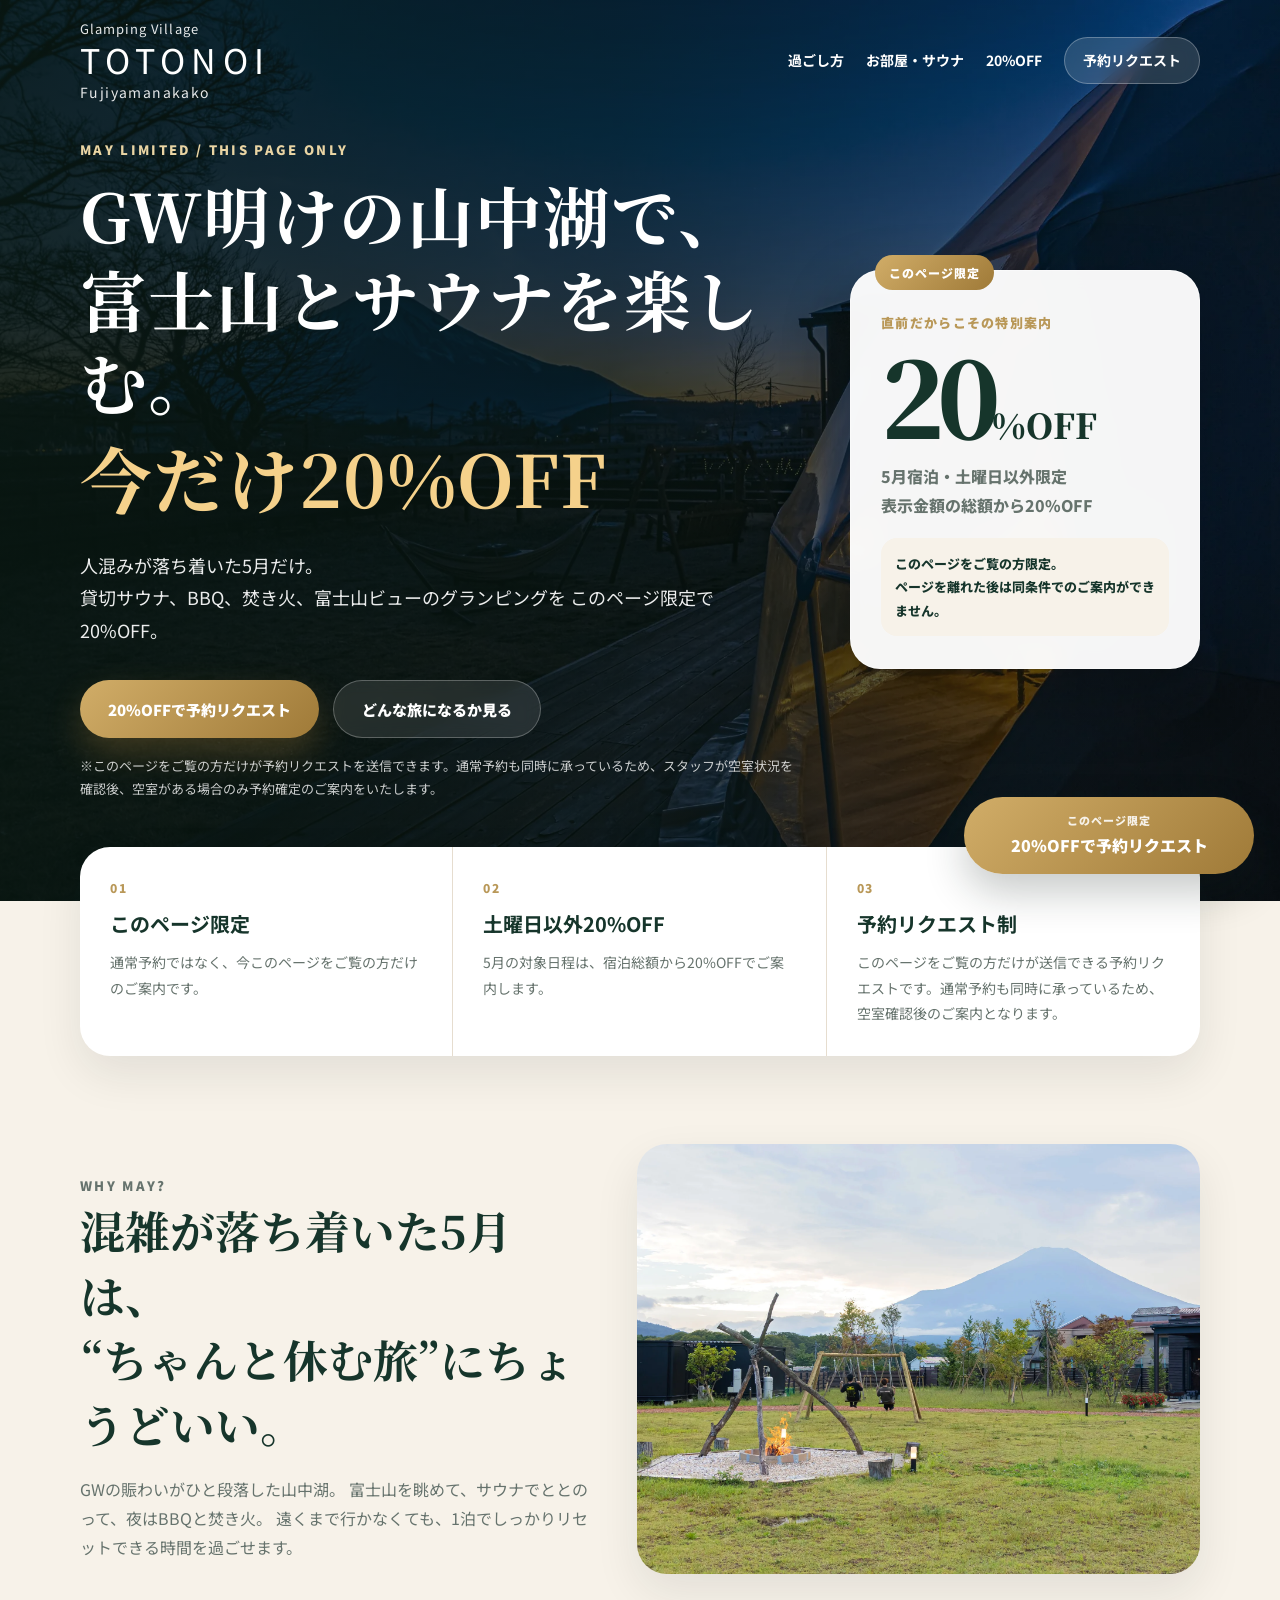
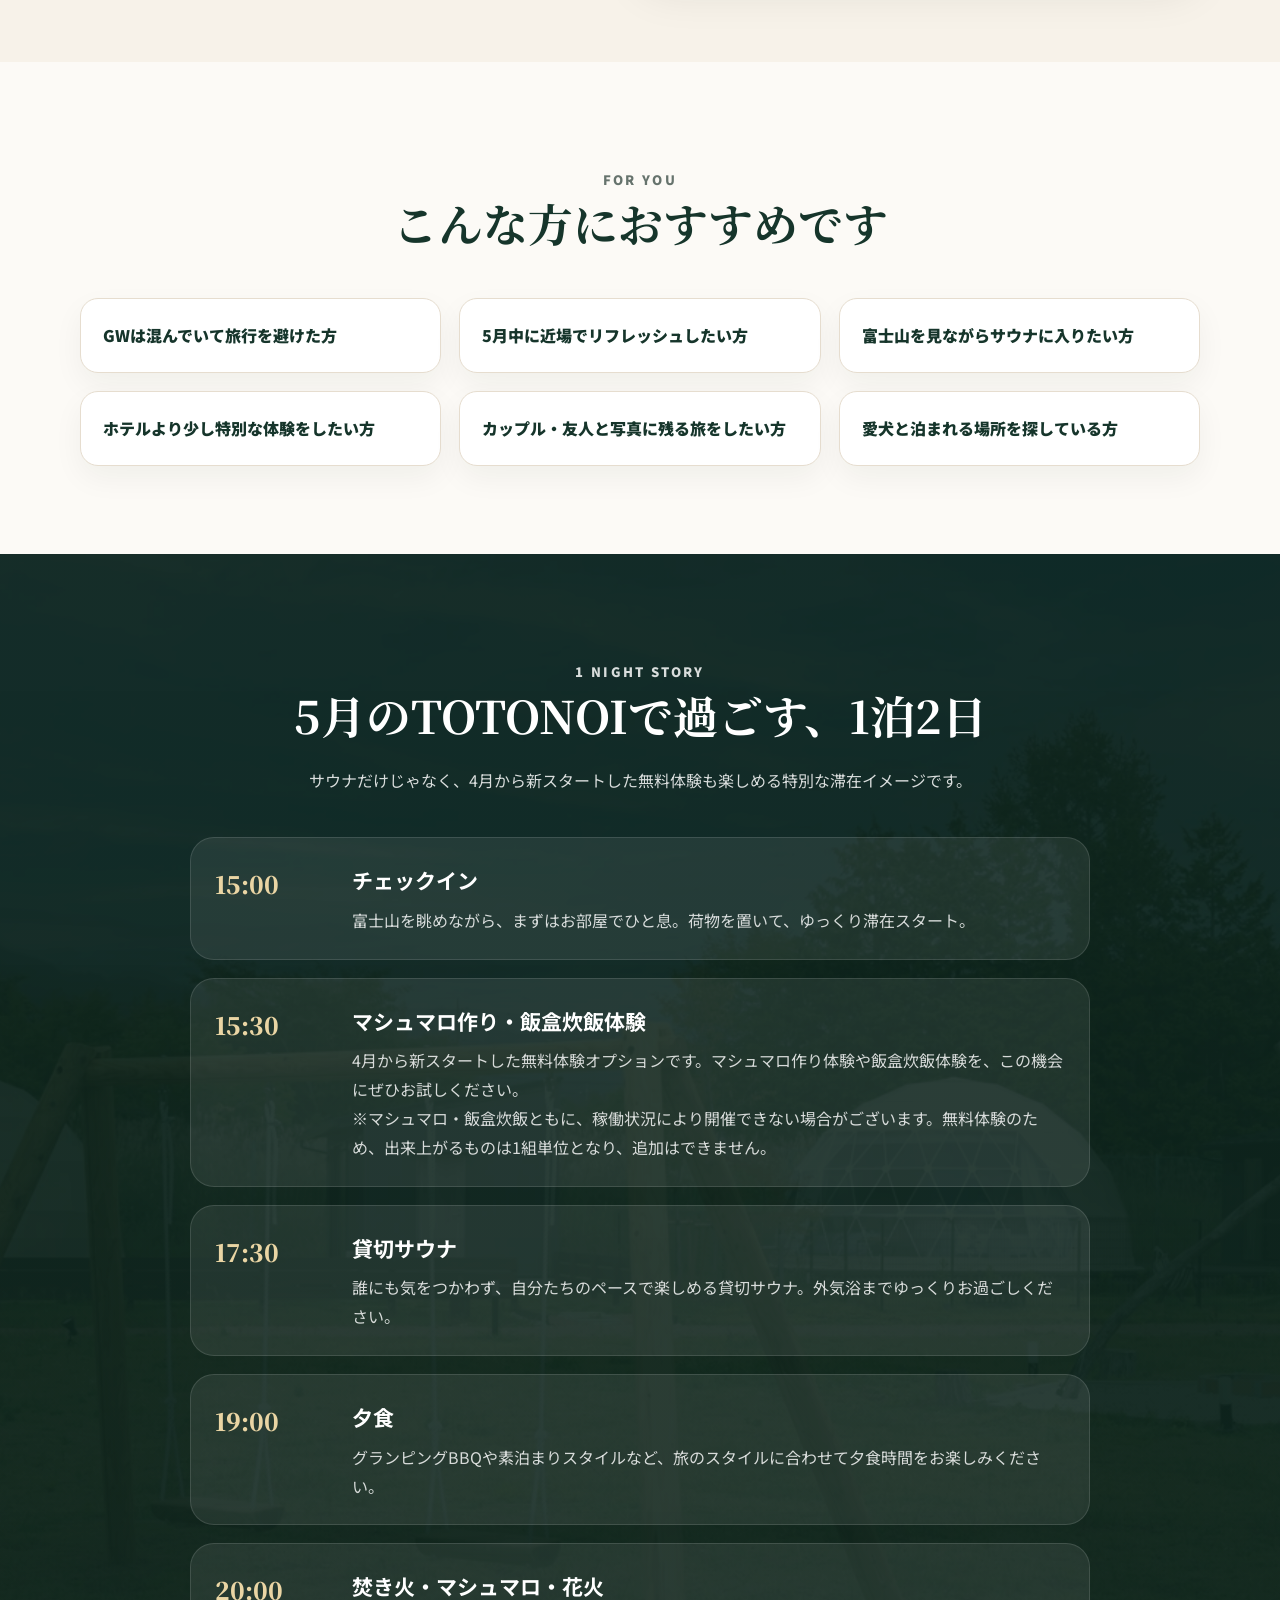
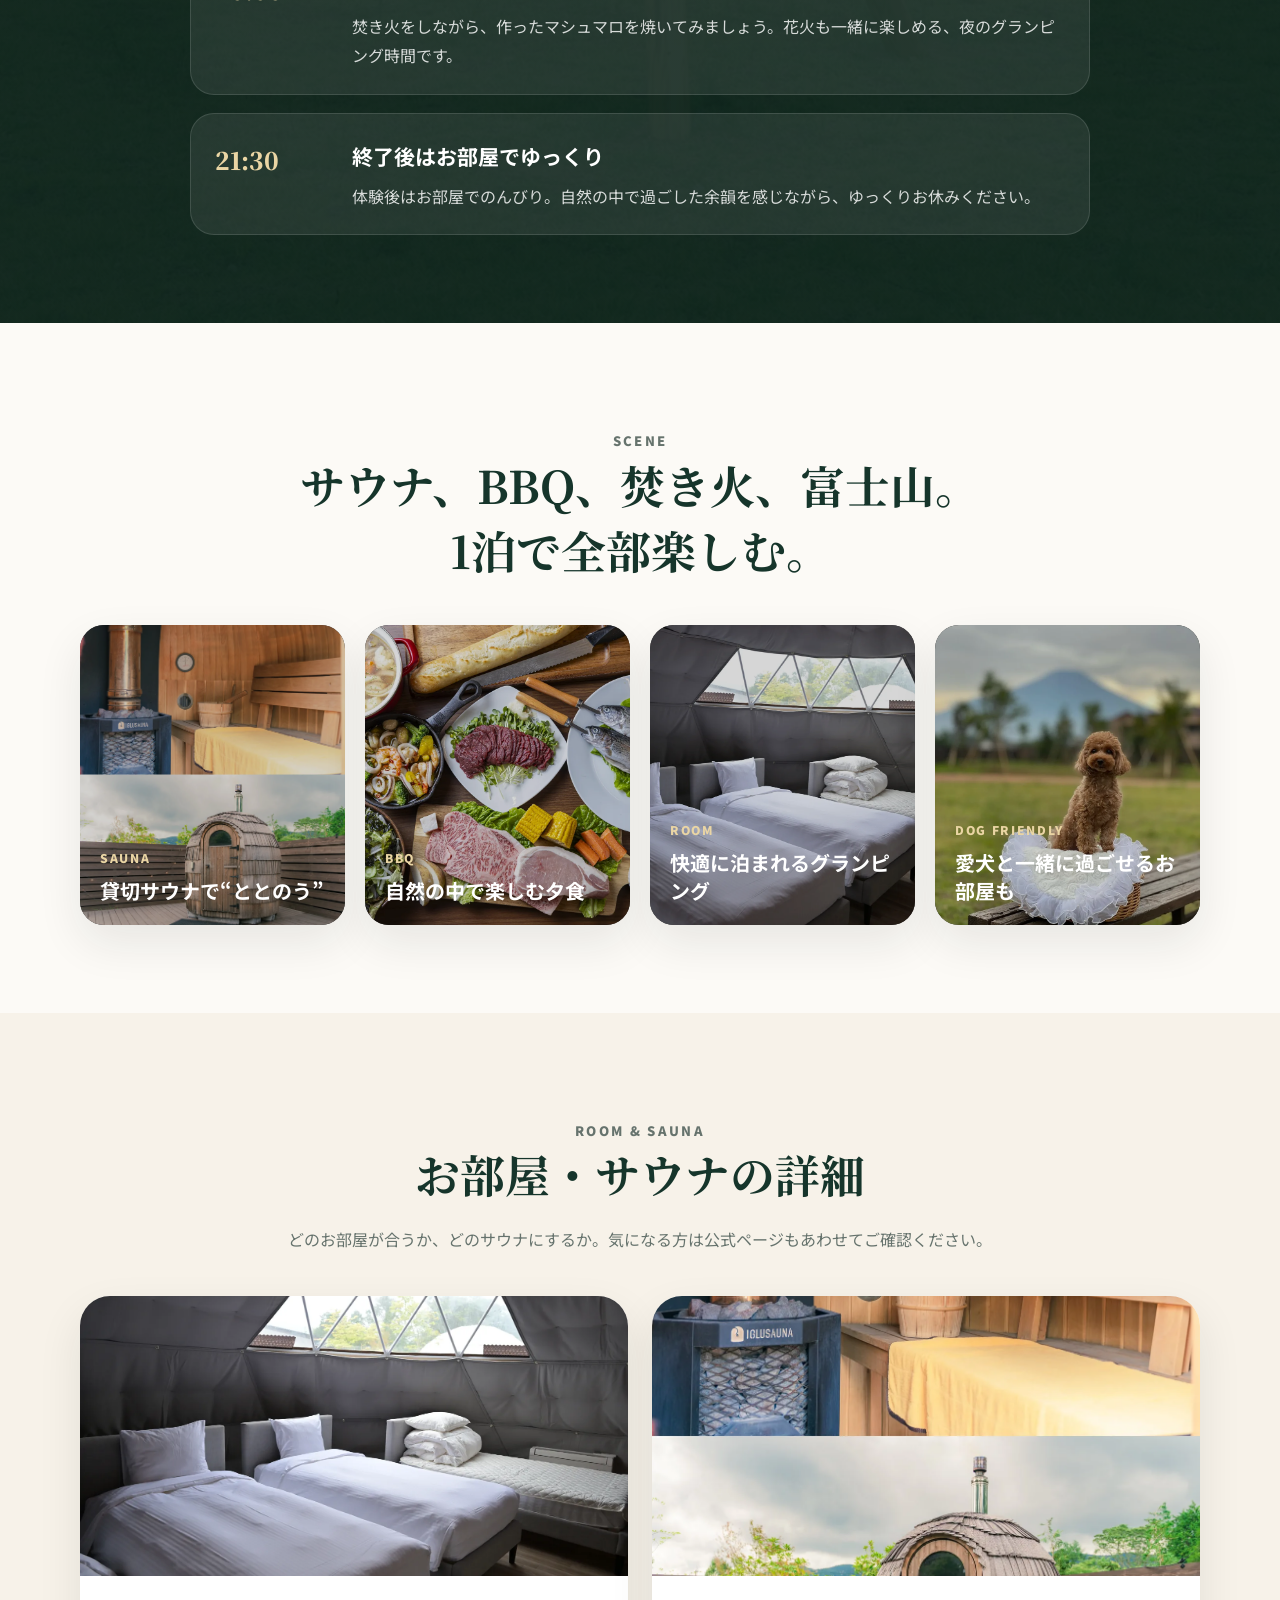
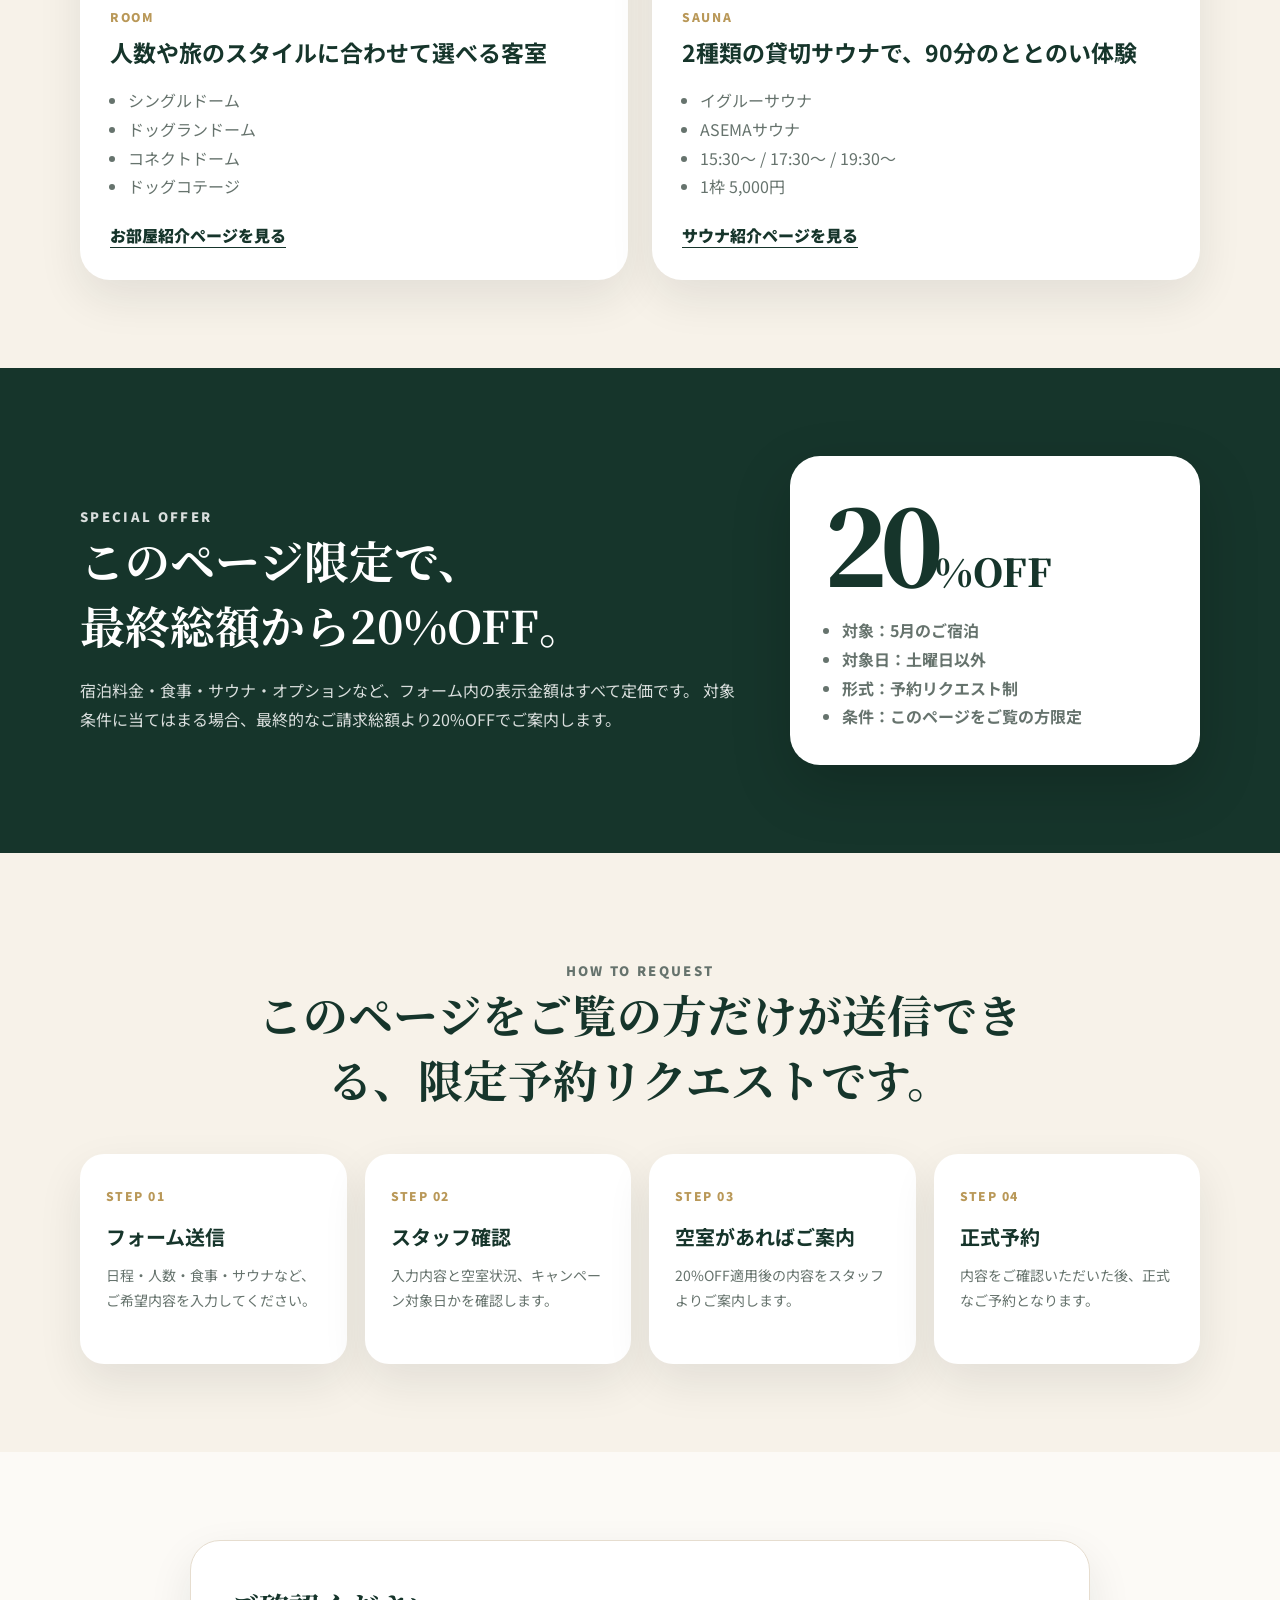
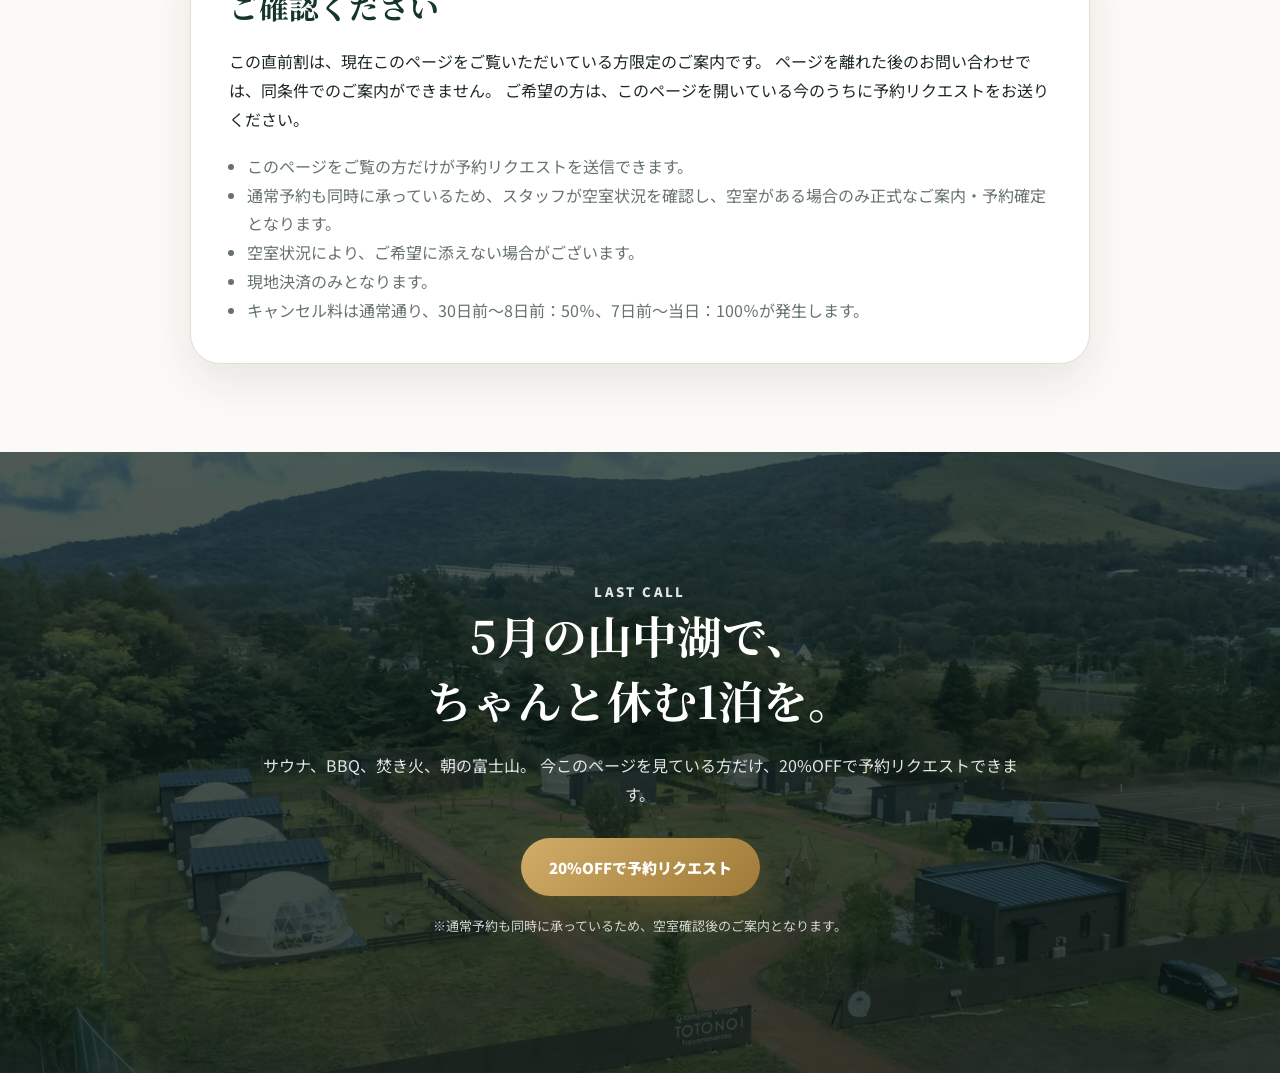
==== commit 31d32359: "Update index.html" ====
--- a/index.html
+++ b/index.html
@@ -12,6 +12,36 @@
   <link href="https://fonts.googleapis.com/css2?family=Noto+Sans+JP:wght@400;500;700;800;900&family=Noto+Serif+JP:wght@500;700;900&display=swap" rel="stylesheet" />
 
   <link rel="stylesheet" href="style.css" />
+
+  <!-- GA4 / Google tag -->
+  <script async src="https://www.googletagmanager.com/gtag/js?id=G-E17Z6DEL7V"></script>
+  <script>
+    window.dataLayer = window.dataLayer || [];
+    function gtag(){dataLayer.push(arguments);}
+    gtag('js', new Date());
+
+    gtag('config', 'G-E17Z6DEL7V');
+  </script>
+
+  <!-- Meta Pixel Code -->
+  <script>
+    !function(f,b,e,v,n,t,s)
+    {if(f.fbq)return;n=f.fbq=function(){n.callMethod?
+    n.callMethod.apply(n,arguments):n.queue.push(arguments)};
+    if(!f._fbq)f._fbq=n;n.push=n;n.loaded=!0;n.version='2.0';
+    n.queue=[];t=b.createElement(e);t.async=!0;
+    t.src=v;s=b.getElementsByTagName(e)[0];
+    s.parentNode.insertBefore(t,s)}(window, document,'script',
+    'https://connect.facebook.net/en_US/fbevents.js');
+
+    fbq('init', '956532880602865');
+    fbq('track', 'PageView');
+  </script>
+  <noscript>
+    <img height="1" width="1" style="display:none"
+    src="https://www.facebook.com/tr?id=956532880602865&ev=PageView&noscript=1" />
+  </noscript>
+  <!-- End Meta Pixel Code -->
 </head>
 
 <body>
@@ -29,7 +59,7 @@
           <a href="#experience">過ごし方</a>
           <a href="#rooms">お部屋・サウナ</a>
           <a href="#discount">20%OFF</a>
-          <a href="request.html" class="nav-cta">予約リクエスト</a>
+          <a href="request.html" class="nav-cta" onclick="gtag('event', 'click_request_nav'); fbq('trackCustom', 'ClickRequestNav');">予約リクエスト</a>
         </nav>
       </div>
     </header>
@@ -46,7 +76,7 @@
 
             <h1>
               GW明けの山中湖で、<br />
-              富士山とサウナに逃げる。<br />
+              富士山とサウナを楽しむ。<br />
               <span class="hero-discount-text">今だけ20%OFF</span>
             </h1>
 
@@ -57,10 +87,10 @@
             </p>
 
             <div class="hero-actions">
-              <a href="request.html" class="btn btn-primary">
+              <a href="request.html" class="btn btn-primary" onclick="gtag('event', 'click_request_index'); fbq('trackCustom', 'ClickRequestIndex');">
                 20%OFFで予約リクエスト
               </a>
-              <a href="#experience" class="btn btn-glass">
+              <a href="#experience" class="btn btn-glass" onclick="gtag('event', 'click_view_experience'); fbq('trackCustom', 'ClickViewExperience');">
                 どんな旅になるか見る
               </a>
             </div>
@@ -276,7 +306,7 @@
                   <li>コネクトドーム</li>
                   <li>ドッグコテージ</li>
                 </ul>
-                <a href="https://www.yamanashi-sauna-glamping.com/room/" target="_blank" rel="noopener noreferrer">
+                <a href="https://www.yamanashi-sauna-glamping.com/room/" target="_blank" rel="noopener noreferrer" onclick="gtag('event', 'click_room_page'); fbq('trackCustom', 'ClickRoomPage');">
                   お部屋紹介ページを見る
                 </a>
               </div>
@@ -293,7 +323,7 @@
                   <li>15:30〜 / 17:30〜 / 19:30〜</li>
                   <li>1枠 5,000円</li>
                 </ul>
-                <a href="https://www.yamanashi-sauna-glamping.com/sauna/" target="_blank" rel="noopener noreferrer">
+                <a href="https://www.yamanashi-sauna-glamping.com/sauna/" target="_blank" rel="noopener noreferrer" onclick="gtag('event', 'click_sauna_page'); fbq('trackCustom', 'ClickSaunaPage');">
                   サウナ紹介ページを見る
                 </a>
               </div>
@@ -393,7 +423,7 @@
             今このページを見ている方だけ、20%OFFで予約リクエストできます。
           </p>
 
-          <a href="request.html" class="btn btn-primary">
+          <a href="request.html" class="btn btn-primary" onclick="gtag('event', 'click_request_final'); fbq('trackCustom', 'ClickRequestFinal');">
             20%OFFで予約リクエスト
           </a>
 
@@ -406,7 +436,7 @@
     </main>
 
     <div class="sticky-cta">
-      <a href="request.html">
+      <a href="request.html" onclick="gtag('event', 'click_request_sticky'); fbq('trackCustom', 'ClickRequestSticky');">
         <span>このページ限定</span>
         20%OFFで予約リクエスト
       </a>
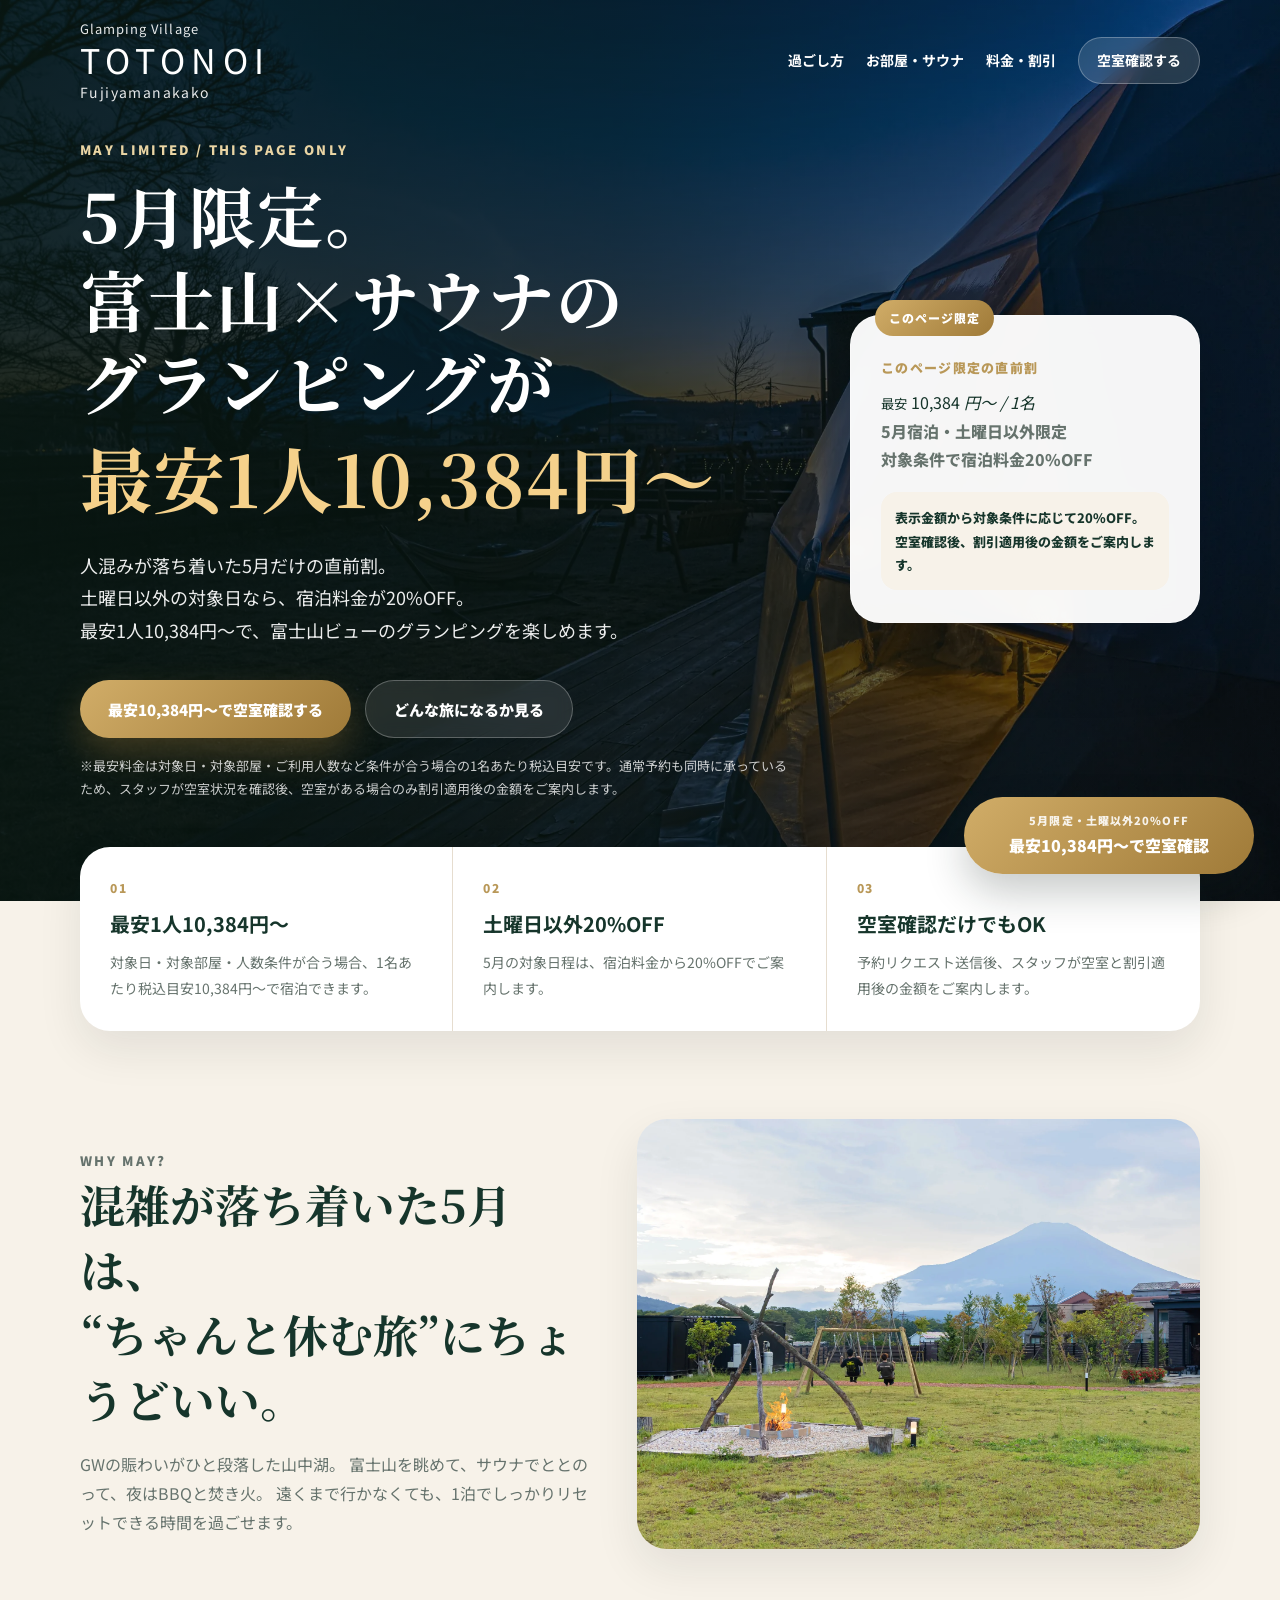
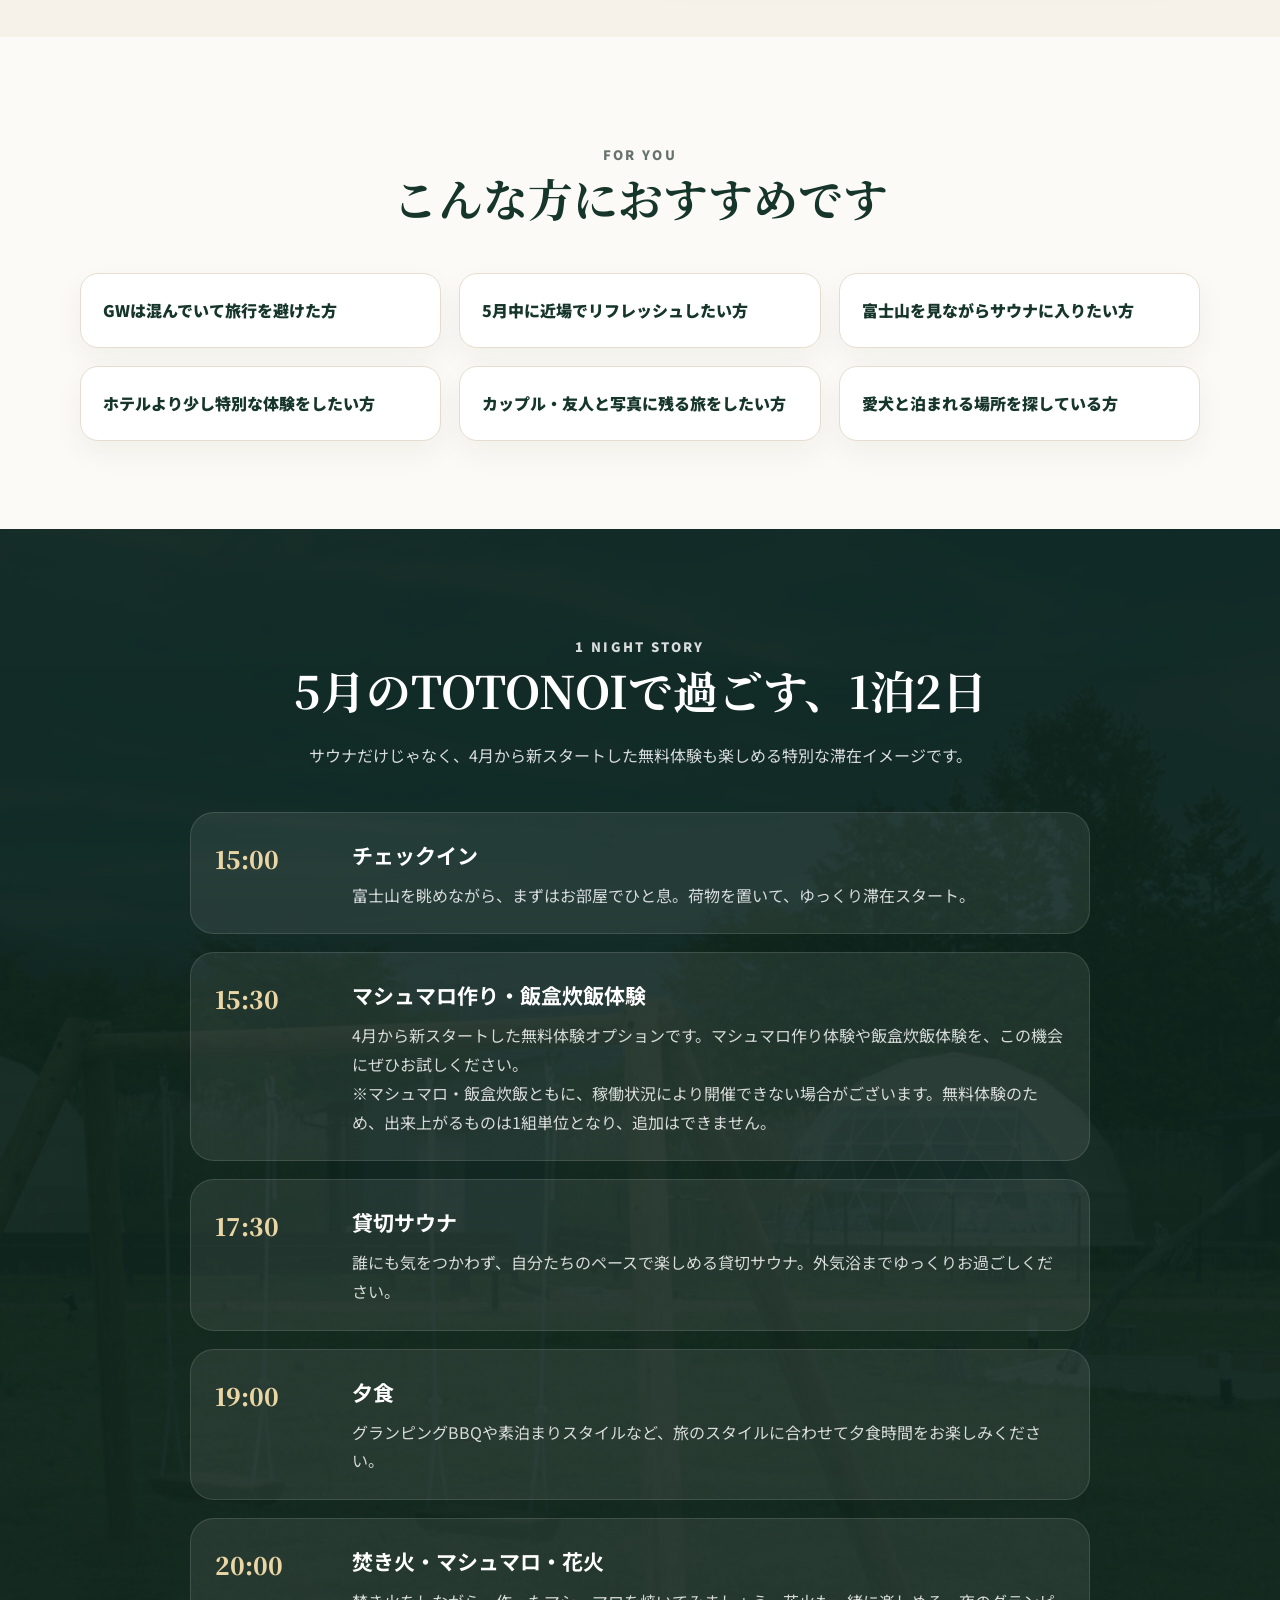
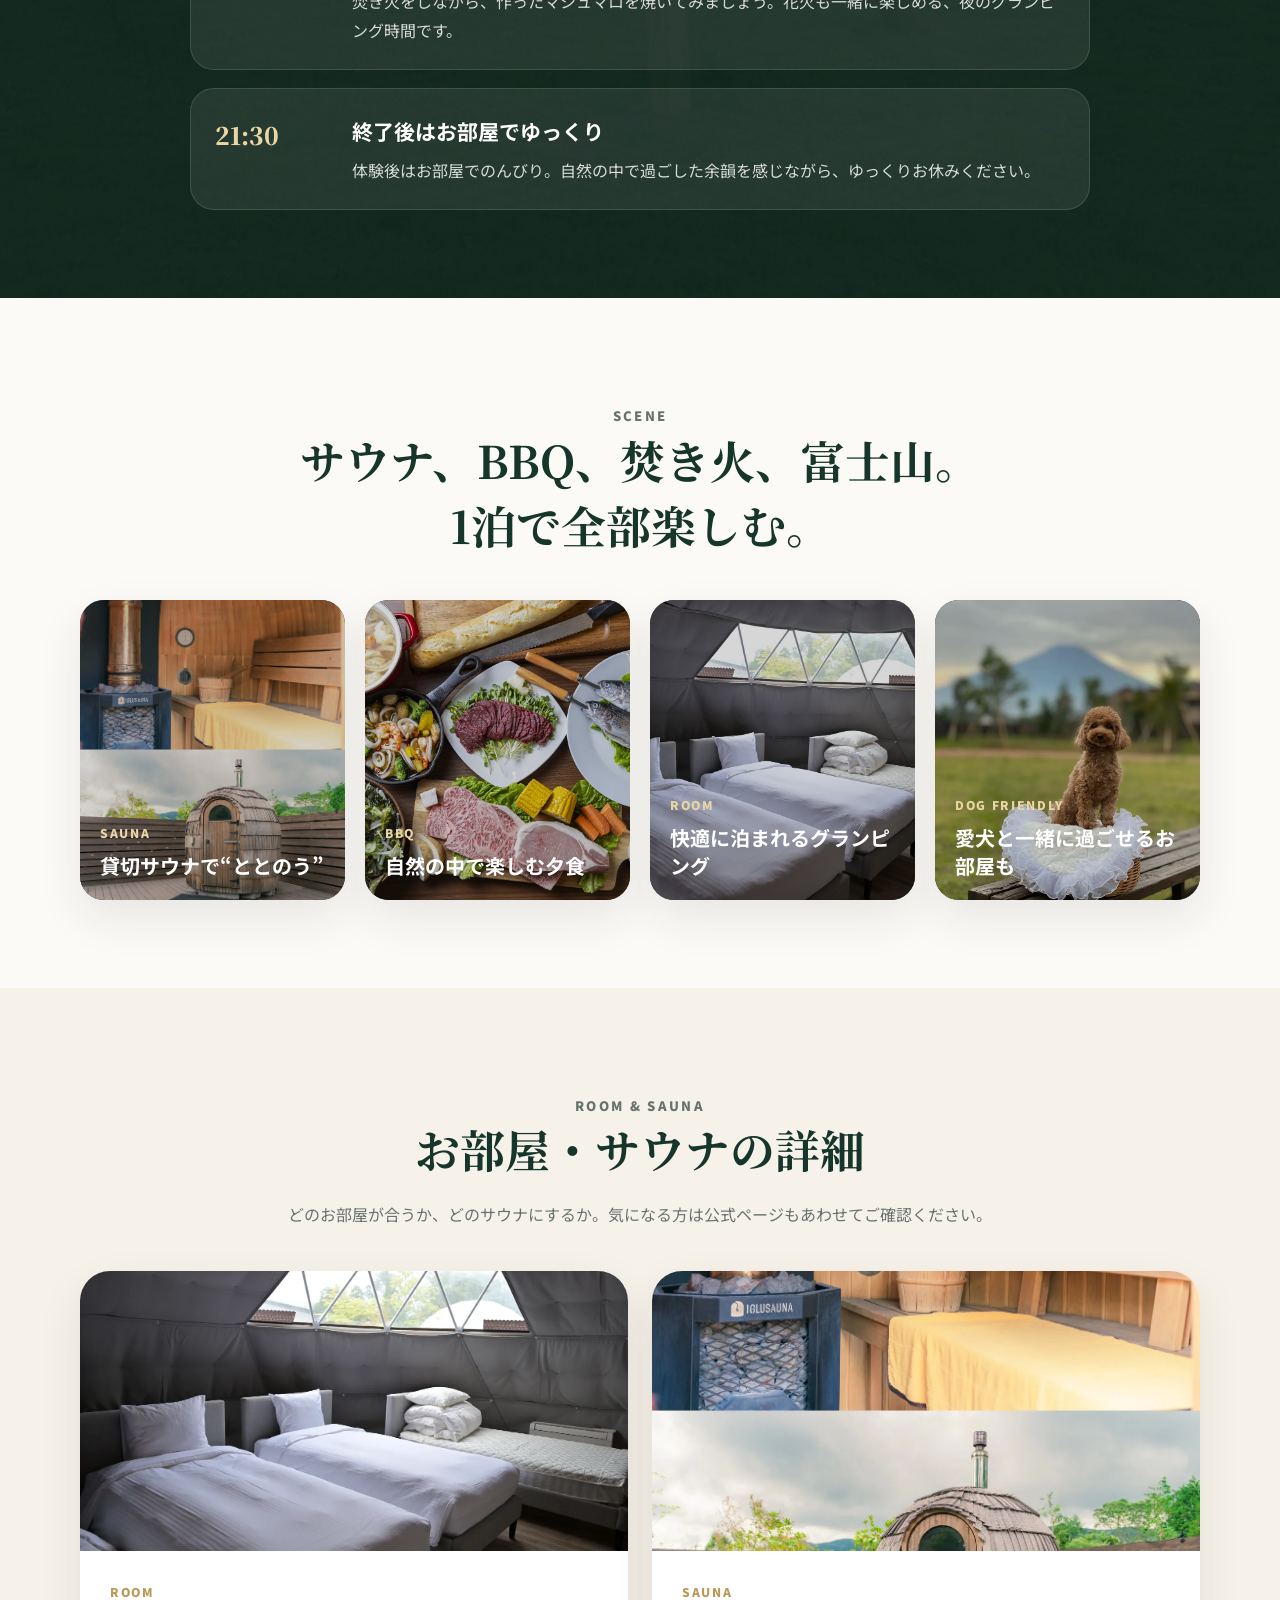
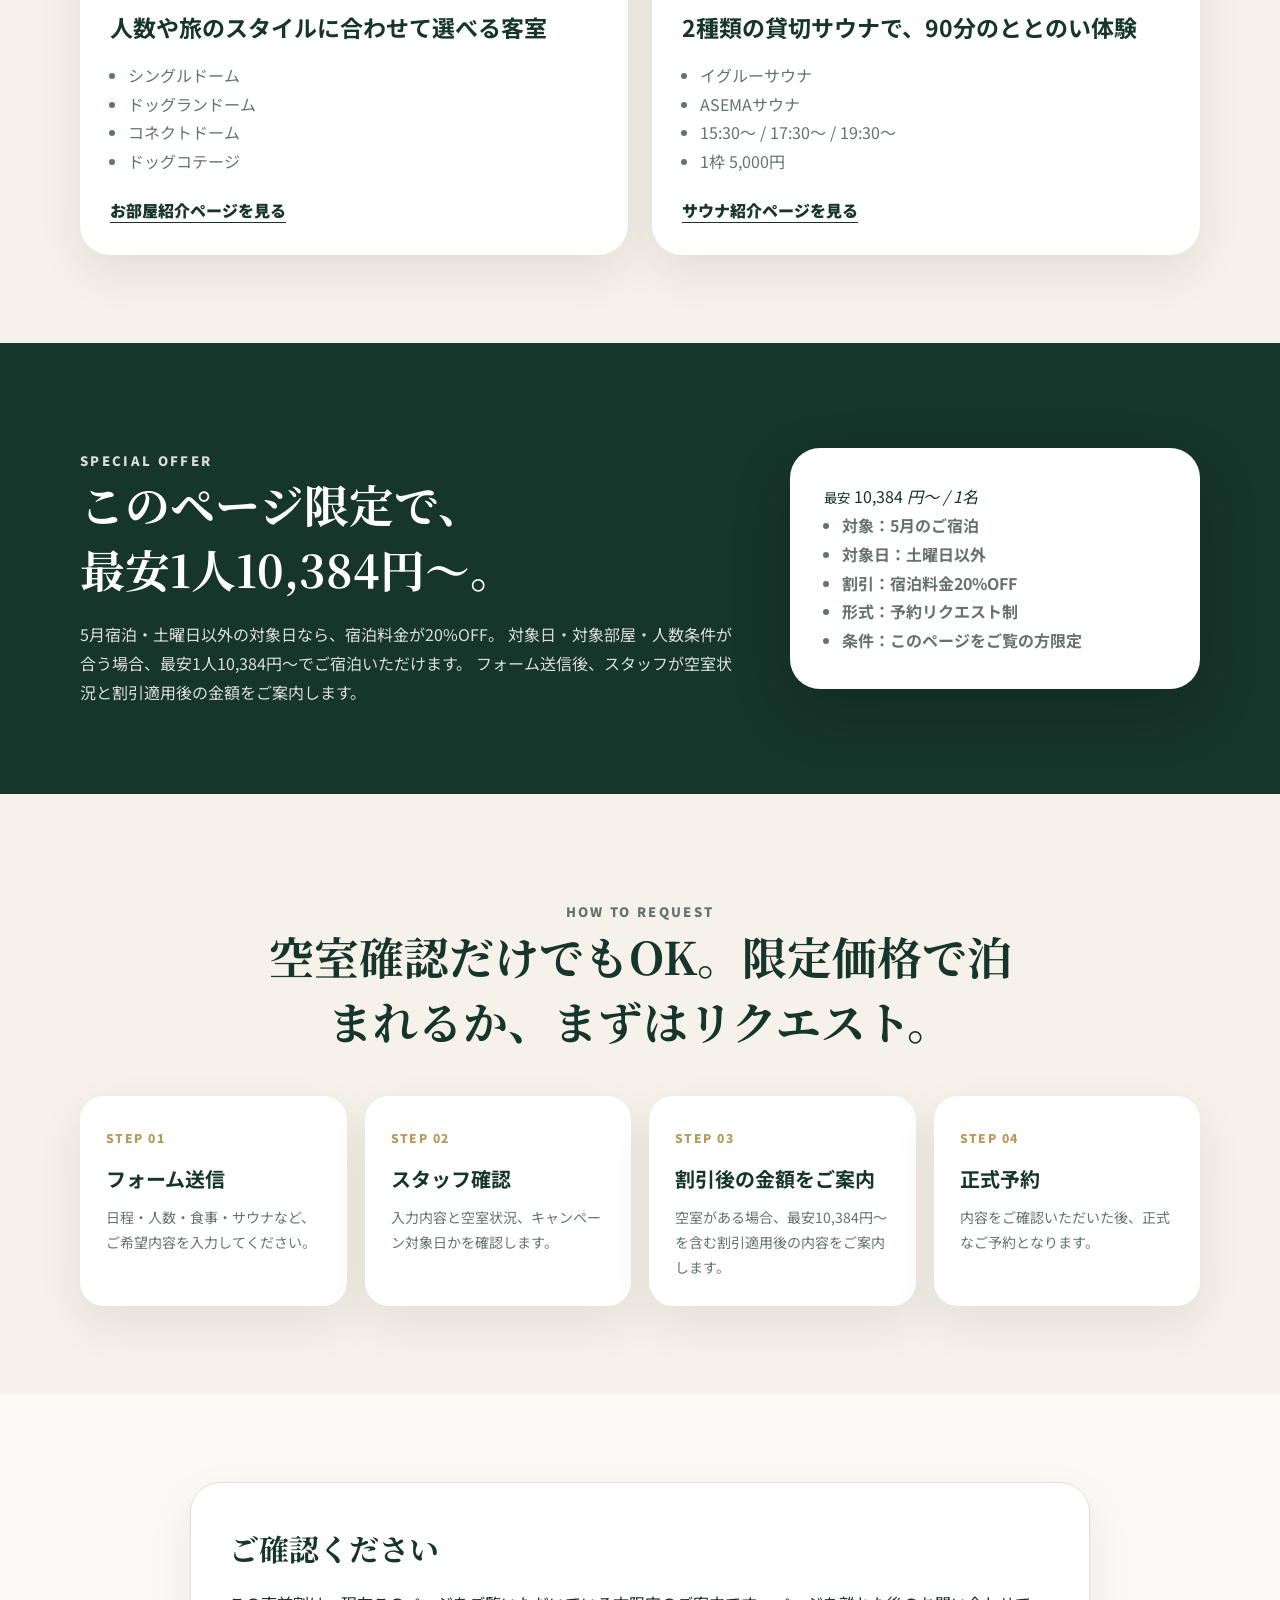
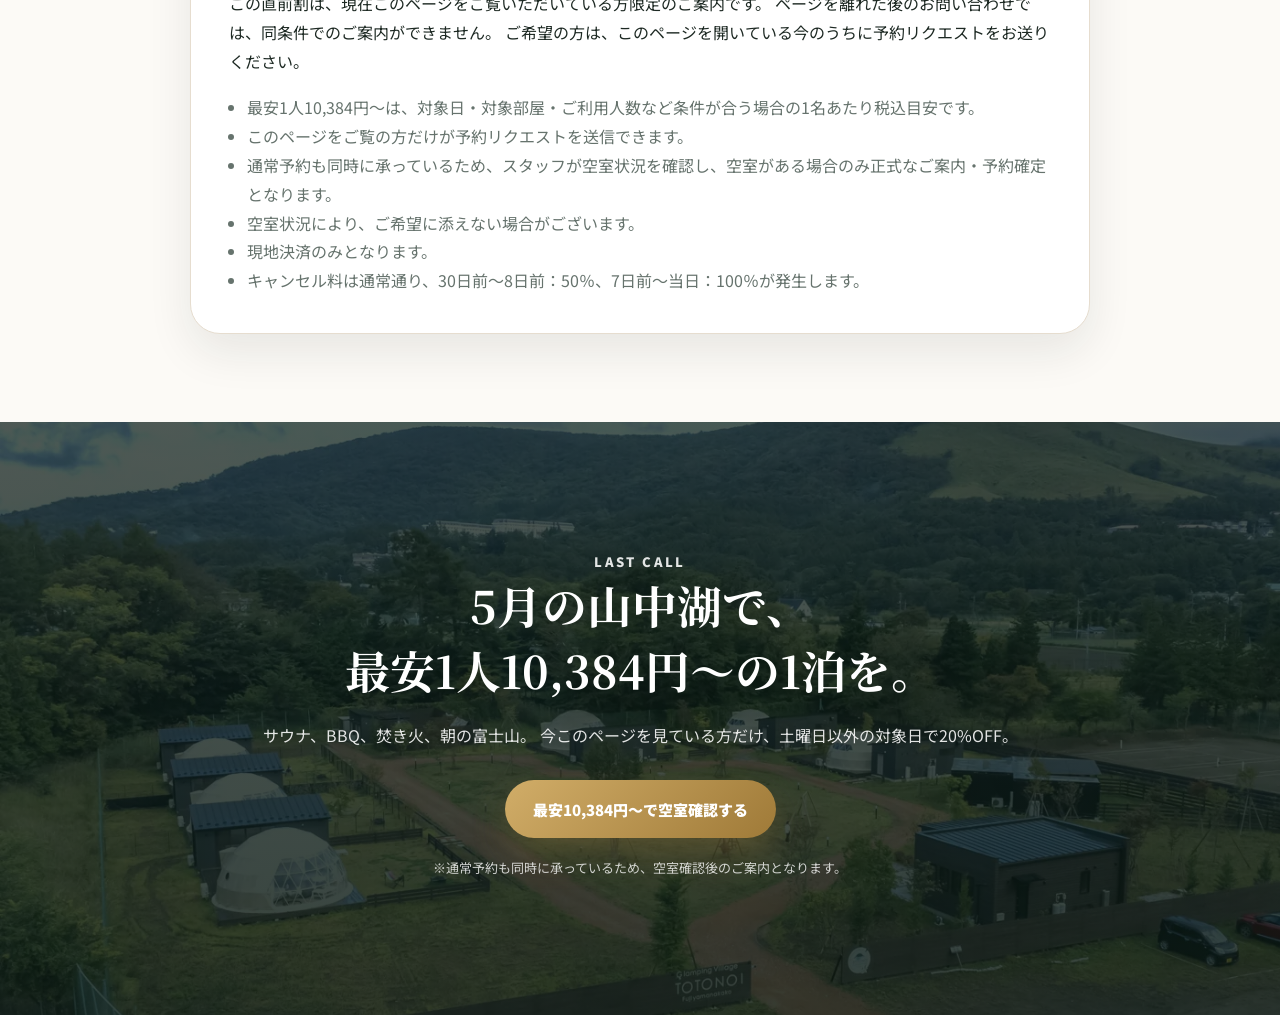
==== commit 991157fb: "Update index.html" ====
--- a/index.html
+++ b/index.html
@@ -5,7 +5,7 @@
   <meta name="viewport" content="width=device-width, initial-scale=1.0" />
 
   <title>5月限定直前割｜TOTONOI富士山中湖</title>
-  <meta name="description" content="GW明けの静かな山中湖で、富士山とサウナにととのう。TOTONOI富士山中湖の5月限定直前割。土曜日以外20%OFF。" />
+  <meta name="description" content="GW明けの静かな山中湖で、富士山とサウナにととのう。TOTONOI富士山中湖の5月限定直前割。土曜日以外20%OFF。最安1人10,384円〜。" />
 
   <link rel="preconnect" href="https://fonts.googleapis.com" />
   <link rel="preconnect" href="https://fonts.gstatic.com" crossorigin />
@@ -58,8 +58,8 @@
         <nav class="header-nav">
           <a href="#experience">過ごし方</a>
           <a href="#rooms">お部屋・サウナ</a>
-          <a href="#discount">20%OFF</a>
-          <a href="request.html" class="nav-cta" onclick="gtag('event', 'click_request_nav'); fbq('trackCustom', 'ClickRequestNav');">予約リクエスト</a>
+          <a href="#discount">料金・割引</a>
+          <a href="request.html" class="nav-cta" onclick="gtag('event', 'click_request_nav'); fbq('trackCustom', 'ClickRequestNav');">空室確認する</a>
         </nav>
       </div>
     </header>
@@ -75,20 +75,21 @@
             <p class="eyebrow">MAY LIMITED / THIS PAGE ONLY</p>
 
             <h1>
-              GW明けの山中湖で、<br />
-              富士山とサウナを楽しむ。<br />
-              <span class="hero-discount-text">今だけ20%OFF</span>
+              5月限定。<br />
+              富士山×サウナの<br />
+              グランピングが<br />
+              <span class="hero-discount-text">最安1人10,384円〜</span>
             </h1>
 
             <p class="hero-lead">
-              人混みが落ち着いた5月だけ。<br />
-              貸切サウナ、BBQ、焚き火、富士山ビューのグランピングを
-              このページ限定で20%OFF。
+              人混みが落ち着いた5月だけの直前割。<br />
+              土曜日以外の対象日なら、宿泊料金が20%OFF。<br />
+              最安1人10,384円〜で、富士山ビューのグランピングを楽しめます。
             </p>
 
             <div class="hero-actions">
               <a href="request.html" class="btn btn-primary" onclick="gtag('event', 'click_request_index'); fbq('trackCustom', 'ClickRequestIndex');">
-                20%OFFで予約リクエスト
+                最安10,384円〜で空室確認する
               </a>
               <a href="#experience" class="btn btn-glass" onclick="gtag('event', 'click_view_experience'); fbq('trackCustom', 'ClickViewExperience');">
                 どんな旅になるか見る
@@ -96,22 +97,27 @@
             </div>
 
             <p class="micro-copy">
-              ※このページをご覧の方だけが予約リクエストを送信できます。通常予約も同時に承っているため、スタッフが空室状況を確認後、空室がある場合のみ予約確定のご案内をいたします。
+              ※最安料金は対象日・対象部屋・ご利用人数など条件が合う場合の1名あたり税込目安です。通常予約も同時に承っているため、スタッフが空室状況を確認後、空室がある場合のみ割引適用後の金額をご案内します。
             </p>
           </div>
 
           <div class="hero-card">
-            <p class="hero-card-label">直前だからこその特別案内</p>
-            <div class="discount-big">
-              <span>20</span>%OFF
-            </div>
+            <p class="hero-card-label">このページ限定の直前割</p>
+
+            <div class="price-big">
+              <small>最安</small>
+              <span>10,384</span>
+              <em>円〜 / 1名</em>
+            </div>
+
             <p class="hero-card-text">
               5月宿泊・土曜日以外限定<br />
-              表示金額の総額から20%OFF
-            </p>
+              対象条件で宿泊料金20%OFF
+            </p>
+
             <div class="discount-mini-note">
-              このページをご覧の方限定。<br />
-              ページを離れた後は同条件でのご案内ができません。
+              表示金額から対象条件に応じて20%OFF。<br />
+              空室確認後、割引適用後の金額をご案内します。
             </div>
           </div>
         </div>
@@ -121,20 +127,20 @@
         <div class="container quick-grid">
           <div class="quick-item">
             <span>01</span>
-            <strong>このページ限定</strong>
-            <p>通常予約ではなく、今このページをご覧の方だけのご案内です。</p>
+            <strong>最安1人10,384円〜</strong>
+            <p>対象日・対象部屋・人数条件が合う場合、1名あたり税込目安10,384円〜で宿泊できます。</p>
           </div>
 
           <div class="quick-item">
             <span>02</span>
             <strong>土曜日以外20%OFF</strong>
-            <p>5月の対象日程は、宿泊総額から20%OFFでご案内します。</p>
+            <p>5月の対象日程は、宿泊料金から20%OFFでご案内します。</p>
           </div>
 
           <div class="quick-item">
             <span>03</span>
-            <strong>予約リクエスト制</strong>
-            <p>このページをご覧の方だけが送信できる予約リクエストです。通常予約も同時に承っているため、空室確認後のご案内となります。</p>
+            <strong>空室確認だけでもOK</strong>
+            <p>予約リクエスト送信後、スタッフが空室と割引適用後の金額をご案内します。</p>
           </div>
         </div>
       </section>
@@ -336,20 +342,24 @@
         <div class="container discount-grid">
           <div>
             <p class="section-kicker">SPECIAL OFFER</p>
-            <h2>このページ限定で、<br />最終総額から20%OFF。</h2>
+            <h2>このページ限定で、<br />最安1人10,384円〜。</h2>
             <p>
-              宿泊料金・食事・サウナ・オプションなど、フォーム内の表示金額はすべて定価です。
-              対象条件に当てはまる場合、最終的なご請求総額より20%OFFでご案内します。
+              5月宿泊・土曜日以外の対象日なら、宿泊料金が20%OFF。
+              対象日・対象部屋・人数条件が合う場合、最安1人10,384円〜でご宿泊いただけます。
+              フォーム送信後、スタッフが空室状況と割引適用後の金額をご案内します。
             </p>
           </div>
 
           <div class="discount-panel">
-            <div class="discount-number">
-              <span>20</span>%OFF
+            <div class="price-big price-big-panel">
+              <small>最安</small>
+              <span>10,384</span>
+              <em>円〜 / 1名</em>
             </div>
             <ul>
               <li>対象：5月のご宿泊</li>
               <li>対象日：土曜日以外</li>
+              <li>割引：宿泊料金20%OFF</li>
               <li>形式：予約リクエスト制</li>
               <li>条件：このページをご覧の方限定</li>
             </ul>
@@ -361,7 +371,7 @@
         <div class="container">
           <div class="section-head">
             <p class="section-kicker">HOW TO REQUEST</p>
-            <h2>このページをご覧の方だけが送信できる、限定予約リクエストです。</h2>
+            <h2>空室確認だけでもOK。限定価格で泊まれるか、まずはリクエスト。</h2>
           </div>
 
           <div class="flow-grid">
@@ -379,8 +389,8 @@
 
             <div class="flow-card">
               <span>STEP 03</span>
-              <h3>空室があればご案内</h3>
-              <p>20%OFF適用後の内容をスタッフよりご案内します。</p>
+              <h3>割引後の金額をご案内</h3>
+              <p>空室がある場合、最安10,384円〜を含む割引適用後の内容をご案内します。</p>
             </div>
 
             <div class="flow-card">
@@ -403,6 +413,7 @@
             </p>
 
             <ul>
+              <li>最安1人10,384円〜は、対象日・対象部屋・ご利用人数など条件が合う場合の1名あたり税込目安です。</li>
               <li>このページをご覧の方だけが予約リクエストを送信できます。</li>
               <li>通常予約も同時に承っているため、スタッフが空室状況を確認し、空室がある場合のみ正式なご案内・予約確定となります。</li>
               <li>空室状況により、ご希望に添えない場合がございます。</li>
@@ -417,14 +428,14 @@
         <div class="final-bg"></div>
         <div class="container final-inner">
           <p class="section-kicker">LAST CALL</p>
-          <h2>5月の山中湖で、<br />ちゃんと休む1泊を。</h2>
+          <h2>5月の山中湖で、<br />最安1人10,384円〜の1泊を。</h2>
           <p>
             サウナ、BBQ、焚き火、朝の富士山。
-            今このページを見ている方だけ、20%OFFで予約リクエストできます。
+            今このページを見ている方だけ、土曜日以外の対象日で20%OFF。
           </p>
 
           <a href="request.html" class="btn btn-primary" onclick="gtag('event', 'click_request_final'); fbq('trackCustom', 'ClickRequestFinal');">
-            20%OFFで予約リクエスト
+            最安10,384円〜で空室確認する
           </a>
 
           <p class="micro-copy light">
@@ -437,8 +448,8 @@
 
     <div class="sticky-cta">
       <a href="request.html" onclick="gtag('event', 'click_request_sticky'); fbq('trackCustom', 'ClickRequestSticky');">
-        <span>このページ限定</span>
-        20%OFFで予約リクエスト
+        <span>5月限定・土曜以外20%OFF</span>
+        最安10,384円〜で空室確認
       </a>
     </div>
 
